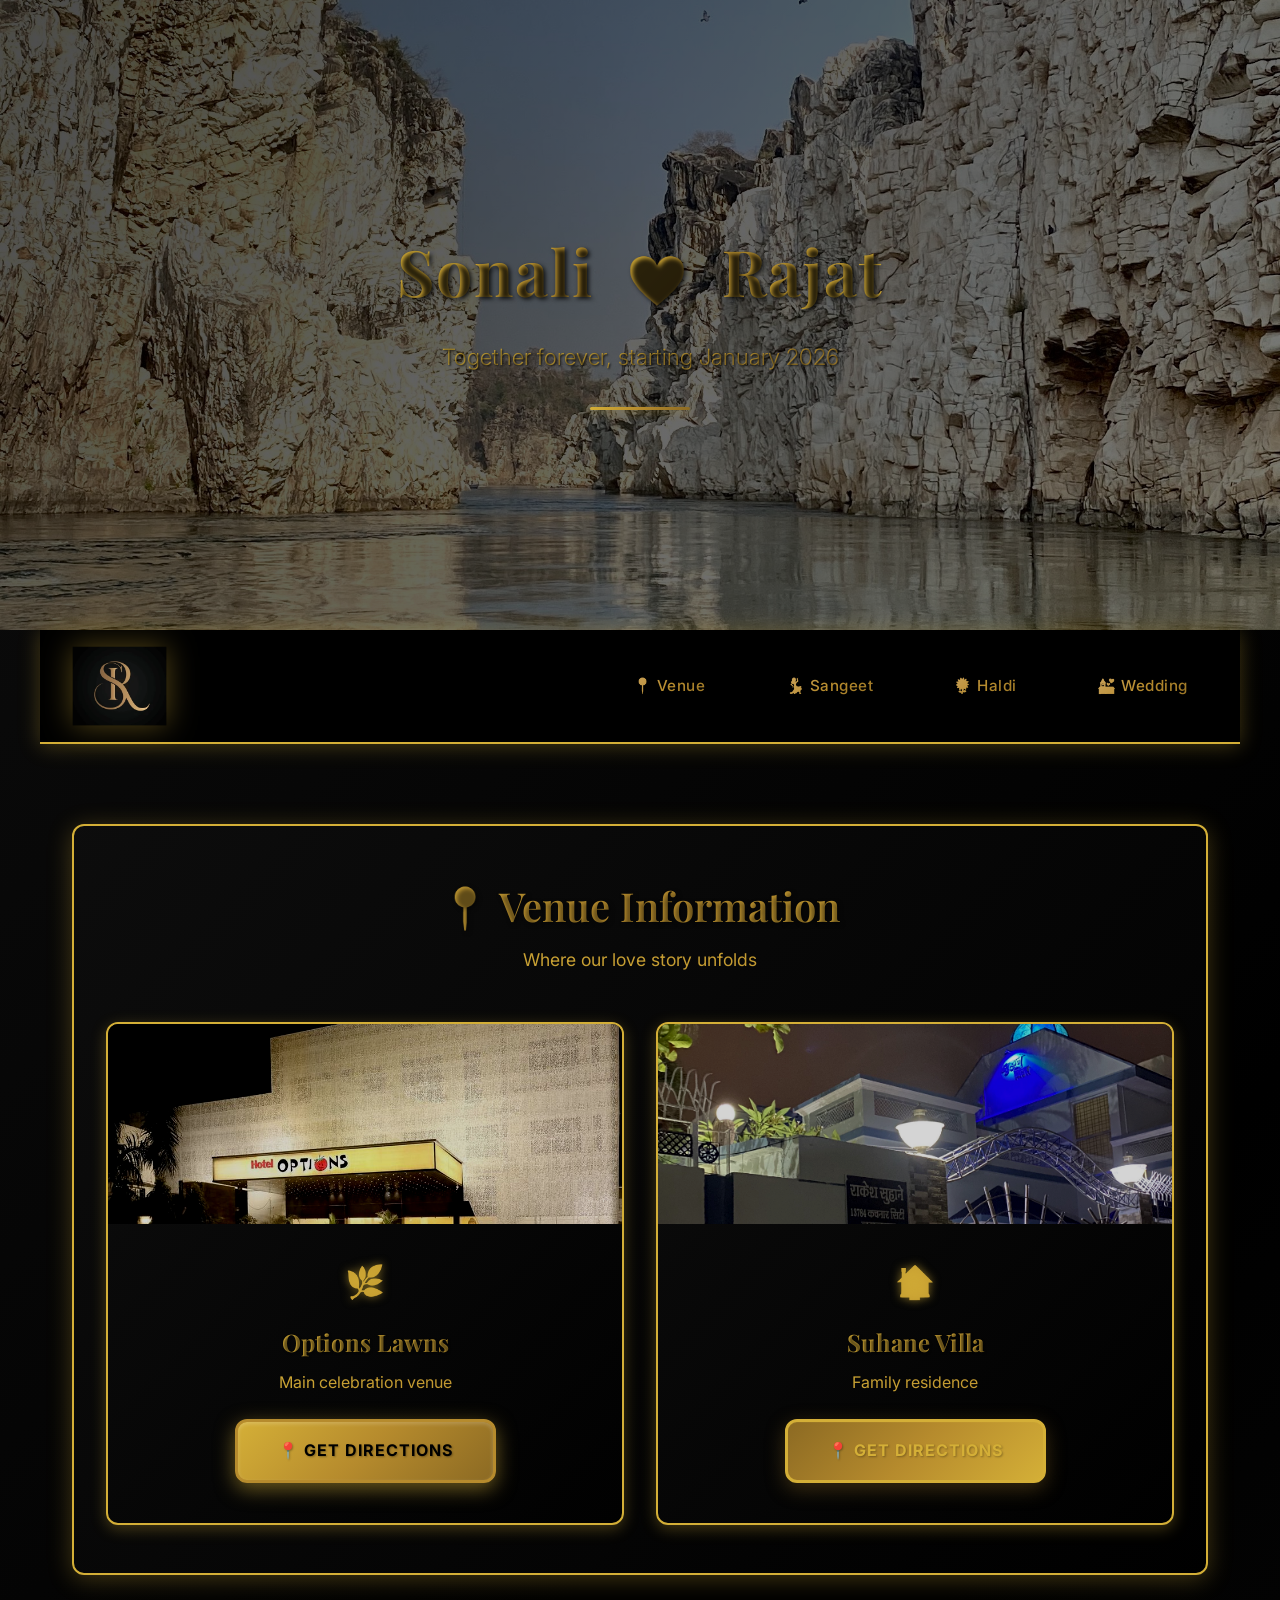
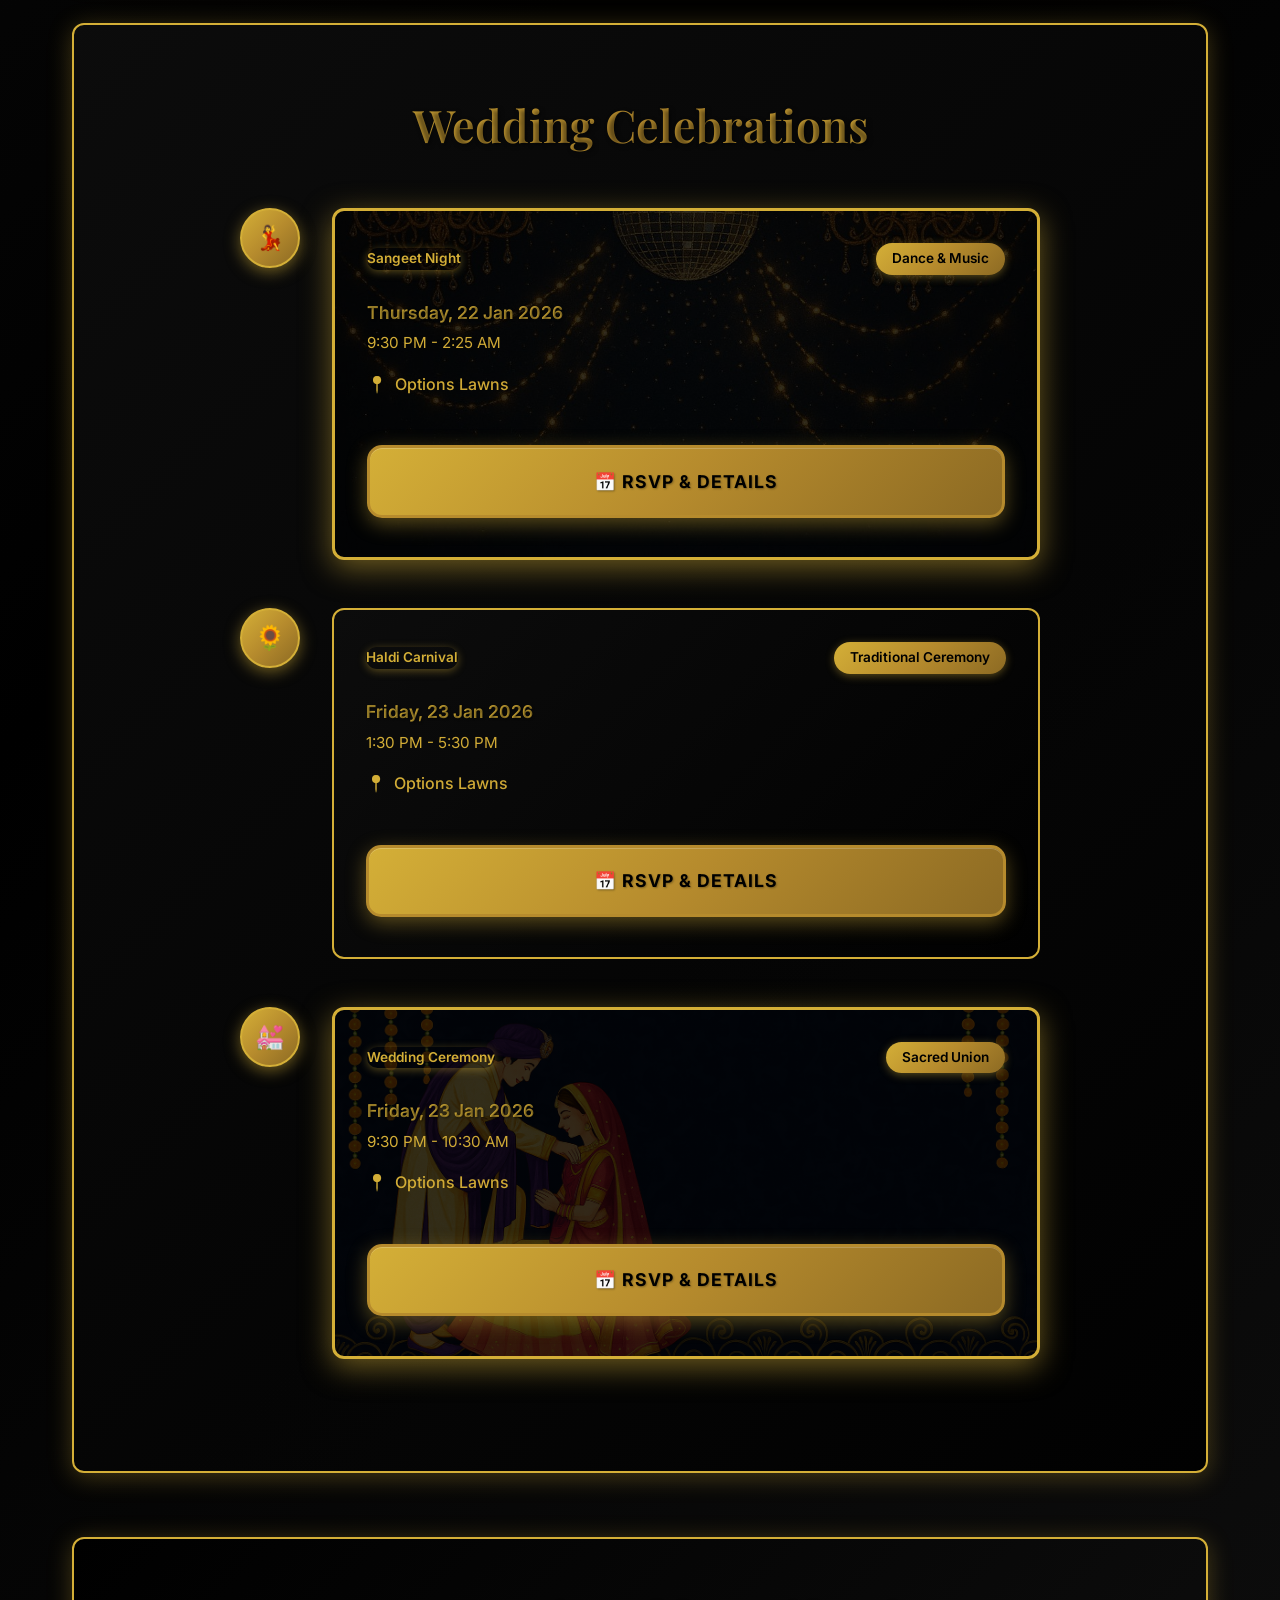
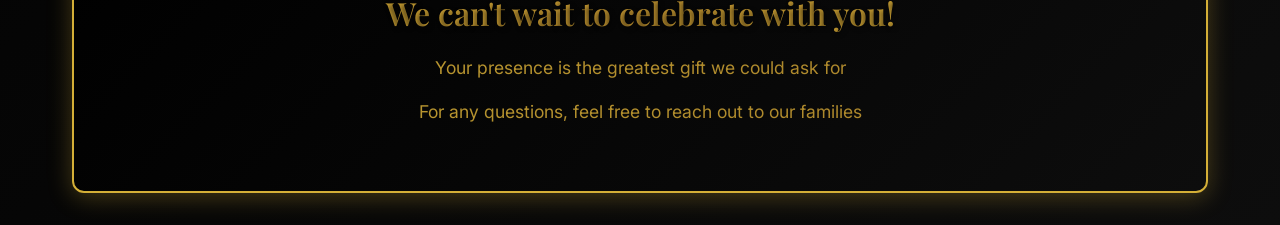
==== index.html @ e6e161c6 "new theme" ====
<!DOCTYPE html>
<html lang="en">
<head>
  <meta charset="UTF-8">
  <meta name="viewport" content="width=device-width, initial-scale=1.0">
  <title>RS - Wedding Invitation</title>
  <link rel="stylesheet" href="Styles.css">
  <link href="https://fonts.googleapis.com/css2?family=Playfair+Display:wght@400;600;700&family=Inter:wght@300;400;500;600&display=swap" rel="stylesheet">
</head>
<body>
  <!-- Hero Section -->
  <header class="hero" style="background-image: url('bhedaghat.jpeg');">
    <div class="hero-overlay"></div>
    <div class="hero-content">
      <h1 class="couple-names">Sonali <span class="heart">❤️</span> Rajat</h1>
      <p class="tagline">Together forever, starting January 2026</p>
      <div class="decorative-line"></div>
    </div>
  </header>

  <!-- Navigation Bar -->
  <nav class="nav">
    <div class="logo">
      <img src="SR-logo.png" alt="Sonali & Rajat" class="logo-image">
    </div>
    <ul class="nav-links">
      <li><a href="#venue">📍 Venue</a></li>
      <li><a href="#sangeet">💃 Sangeet</a></li>
      <li><a href="#haldi">🌻 Haldi</a></li>
      <li><a href="#wedding">💒 Wedding</a></li>
    </ul>
  </nav>

  <!-- Main Content -->
  <main>
    <!-- Venue Section -->
    <section id="venue" class="event-section">
      <div class="container">
        <div class="section-header">
          <h2>📍 Venue Information</h2>
          <p class="section-subtitle">Where our love story unfolds</p>
        </div>
        <div class="venue-cards">
          <div class="venue-card">
            <div class="venue-image">
              <img src="hotel-options-lawns-is.jpg" alt="Options Lawns" loading="lazy">
            </div>
            <div class="venue-content">
              <div class="venue-icon">🌿</div>
              <h3>Options Lawns</h3>
              <p>Main celebration venue</p>
              <a class="button primary" href="https://maps.app.goo.gl/sBcWHCkbmXpwTa8f6?g_st=ipc" target="_blank">
                📍 Get Directions
              </a>
            </div>
          </div>
          <div class="venue-card">
            <div class="venue-image">
              <img src="suhane_villa.jpeg" alt="Suhane Villa" loading="lazy">
            </div>
            <div class="venue-content">
              <div class="venue-icon">🏠</div>
              <h3>Suhane Villa</h3>
              <p>Family residence</p>
              <a class="button secondary" href="https://maps.app.goo.gl/SbyYg2GxFjdAz2ug9?g_st=ipc" target="_blank">
                📍 Get Directions
              </a>
            </div>
          </div>
        </div>
      </div>
    </section>

    <!-- Events Timeline -->
    <section class="timeline-section">
      <div class="container">
        <h2 class="timeline-title">Wedding Celebrations</h2>
        <div class="timeline">
          
          <!-- Sangeet Event -->
          <div id="sangeet" class="timeline-item">
            <div class="timeline-icon">💃</div>
            <div class="timeline-content">
              <div class="event-card sangeet">
                <div class="event-header">
                  <h3>Sangeet Night</h3>
                  <span class="event-type">Dance & Music</span>
                </div>
                <div class="event-details">
                  <div class="event-time">
                    <span class="date">Thursday, 22 Jan 2026</span>
                    <span class="time">9:30 PM - 2:25 AM</span>
                  </div>
                  <div class="event-location">
                    <span class="location-icon">📍</span>
                    <span>Options Lawns</span>
                  </div>
                </div>
                <a class="button event-button" href="https://calendar.app.google/rFQUpXh5pGjinDVh7" target="_blank">
                  📅 RSVP & Details
                </a>
              </div>
            </div>
          </div>

          <!-- Haldi Event -->
          <div id="haldi" class="timeline-item">
            <div class="timeline-icon">🌻</div>
            <div class="timeline-content">
              <div class="event-card haldi">
                <div class="event-header">
                  <h3>Haldi Carnival</h3>
                  <span class="event-type">Traditional Ceremony</span>
                </div>
                <div class="event-details">
                  <div class="event-time">
                    <span class="date">Friday, 23 Jan 2026</span>
                    <span class="time">1:30 PM - 5:30 PM</span>
                  </div>
                  <div class="event-location">
                    <span class="location-icon">📍</span>
                    <span>Options Lawns</span>
                  </div>
                </div>
                <a class="button event-button" href="https://calendar.app.google/4yP5H6n1PDJ5eTjg7" target="_blank">
                  📅 RSVP & Details
                </a>
              </div>
            </div>
          </div>

          <!-- Wedding Event -->
          <div id="wedding" class="timeline-item">
            <div class="timeline-icon">💒</div>
            <div class="timeline-content">
              <div class="event-card wedding">
                <div class="event-header">
                  <h3>Wedding Ceremony</h3>
                  <span class="event-type">Sacred Union</span>
                </div>
                <div class="event-details">
                  <div class="event-time">
                    <span class="date">Friday, 23 Jan 2026</span>
                    <span class="time">9:30 PM - 10:30 AM</span>
                  </div>
                  <div class="event-location">
                    <span class="location-icon">📍</span>
                    <span>Options Lawns</span>
                  </div>
                </div>
                <a class="button event-button" href="https://calendar.app.google/h9Q42v7gBsVhKwgc6" target="_blank">
                  📅 RSVP & Details
                </a>
              </div>
            </div>
          </div>

        </div>
      </div>
    </section>

    <!-- Footer Message -->
    <footer class="footer">
      <div class="container">
        <div class="footer-content">
          <h3>We can't wait to celebrate with you!</h3>
          <p>Your presence is the greatest gift we could ask for</p>
          <div class="contact-info">
            <p>For any questions, feel free to reach out to our families</p>
          </div>
        </div>
      </div>
    </footer>
  </main>
</body>
</html>
---- Styles.css ----
/* Import Google Fonts */
@import url('https://fonts.googleapis.com/css2?family=Playfair+Display:wght@400;600;700&family=Inter:wght@300;400;500;600&display=swap');

/* Reset and Base Styles */
* {
  margin: 0;
  padding: 0;
  box-sizing: border-box;
}

body {
  font-family: 'Inter', sans-serif;
  line-height: 1.6;
  color: #D4AF37;
  background: linear-gradient(135deg, #0D0D0D 0%, #000000 50%, #0D0D0D 100%);
  min-height: 100vh;
  transition: all 0.3s ease;
}

/* Navigation Styles */
.nav {
  background: rgba(0, 0, 0, 0.95);
  backdrop-filter: blur(15px);
  box-shadow: 0 2px 20px rgba(212, 175, 55, 0.3);
  padding: 1rem 0;
  position: sticky;
  top: 0;
  z-index: 1000;
  border-bottom: 2px solid #D4AF37;
  display: flex;
  justify-content: space-between;
  align-items: center;
  max-width: 1200px;
  margin: 0 auto;
  padding: 1rem 2rem;
  transition: all 0.3s ease;
}

/* Logo with Image */
.logo {
  display: flex;
  align-items: center;
}

.logo-image {
  height: 80px;
  width: auto;
  max-width: 200px;
  object-fit: contain;
  transition: transform 0.3s ease, filter 0.3s ease;
  filter: drop-shadow(0 0 15px rgba(212, 175, 55, 0.4));
}

.logo-image:hover {
  transform: scale(1.05);
  filter: drop-shadow(0 0 20px rgba(212, 175, 55, 0.7));
}

.nav-links {
  display: flex;
  list-style: none;
  gap: 2.5rem;
}

.nav-links a {
  text-decoration: none;
  background: linear-gradient(135deg, #d6af75 0%, #B68B2D 50%, #8C6A23 100%);
  background-clip: text;
  -webkit-background-clip: text;
  -webkit-text-fill-color: transparent;
  color: #D4AF37; /* Fallback for browsers that don't support gradient text */
  font-weight: 500;
  padding: 0.7rem 1.2rem;
  border-radius: 8px;
  transition: all 0.3s ease;
  font-size: 0.95rem;
  letter-spacing: 0.5px;
  border: 1px solid transparent;
}

.nav-links a:hover {
  color: #000;
  background: linear-gradient(135deg, #D4AF37 0%, #B68B2D 100%);
  -webkit-text-fill-color: #000;
  transform: translateY(-2px);
  border: 1px solid #D4AF37;
  box-shadow: 0 4px 15px rgba(212, 175, 55, 0.4);
}

/* Hero Section with Background Image */
.hero {
  background-size: cover;
  background-position: center;
  background-repeat: no-repeat;
  color: #D4AF37;
  text-align: center;
  padding: 6rem 2rem;
  position: relative;
  overflow: hidden;
  min-height: 70vh;
  display: flex;
  align-items: center;
  justify-content: center;
}

.hero-overlay {
  position: absolute;
  top: 0;
  left: 0;
  right: 0;
  bottom: 0;
  background: linear-gradient(135deg, rgba(0, 0, 0, 0.7) 0%, rgba(0, 0, 0, 0.5) 100%);
  z-index: 1;
}

.hero-content {
  position: relative;
  z-index: 2;
  max-width: 800px;
  margin: 0 auto;
  animation: fadeInUp 1.5s ease-out;
}

.couple-names {
  font-family: 'Playfair Display', serif;
  font-size: 4rem;
  font-weight: 700;
  margin-bottom: 1rem;
  letter-spacing: 2px;
  text-shadow: 2px 2px 4px rgba(0, 0, 0, 0.8);
  background: linear-gradient(135deg, #D4AF37 0%, #B68B2D 50%, #D4AF37 100%);
  background-clip: text;
  -webkit-background-clip: text;
  -webkit-text-fill-color: transparent;
  color: #D4AF37; /* Fallback */
  animation: glow 2s ease-in-out infinite alternate;
}

.heart {
  background: linear-gradient(135deg, #D4AF37 0%, #B68B2D 100%);
  background-clip: text;
  -webkit-background-clip: text;
  -webkit-text-fill-color: transparent;
  color: #D4AF37; /* Fallback */
  font-size: 3rem;
  margin: 0 1rem;
  text-shadow: 2px 2px 4px rgba(0, 0, 0, 0.8);
  animation: pulse 2s ease-in-out infinite;
}

.tagline {
  font-size: 1.4rem;
  font-weight: 300;
  margin-bottom: 2rem;
  opacity: 0.95;
  text-shadow: 1px 1px 2px rgba(0, 0, 0, 0.8);
  background: linear-gradient(135deg, #D4AF37 0%, #B68B2D 100%);
  background-clip: text;
  -webkit-background-clip: text;
  -webkit-text-fill-color: transparent;
  color: #D4AF37; /* Fallback */
}

.decorative-line {
  width: 100px;
  height: 3px;
  background: linear-gradient(135deg, #D4AF37 0%, #B68B2D 50%, #8C6A23 100%);
  margin: 0 auto;
  border-radius: 2px;
  box-shadow: 0 2px 8px rgba(212, 175, 55, 0.5);
  animation: shimmer 3s ease-in-out infinite;
}

/* Main Content */
main {
  max-width: 1200px;
  margin: 0 auto;
  padding: 2rem;
}

/* Container */
.container {
  max-width: 100%;
}

/* Section Styles */
.event-section {
  background: linear-gradient(135deg, rgba(13, 13, 13, 0.9) 0%, rgba(0, 0, 0, 0.9) 100%);
  margin: 3rem 0;
  padding: 3rem 2rem;
  border-radius: 12px;
  box-shadow: 0 4px 25px rgba(212, 175, 55, 0.3);
  border: 2px solid #D4AF37;
  position: relative;
  transition: all 0.3s ease;
}

.event-section:hover {
  transform: translateY(-5px);
  box-shadow: 0 8px 35px rgba(212, 175, 55, 0.4);
}

.section-header {
  text-align: center;
  margin-bottom: 3rem;
}

.section-header h2 {
  font-family: 'Playfair Display', serif;
  font-size: 2.5rem;
  background: linear-gradient(135deg, #D4AF37 0%, #B68B2D 50%, #D4AF37 100%);
  background-clip: text;
  -webkit-background-clip: text;
  -webkit-text-fill-color: transparent;
  color: #D4AF37; /* Fallback */
  margin-bottom: 0.5rem;
  font-weight: 600;
  text-shadow: 2px 2px 4px rgba(0, 0, 0, 0.5);
}

.section-subtitle {
  font-size: 1.1rem;
  background: linear-gradient(135deg, #D4AF37 0%, #B68B2D 100%);
  background-clip: text;
  -webkit-background-clip: text;
  -webkit-text-fill-color: transparent;
  color: #D4AF37; /* Fallback */
  font-weight: 400;
}

/* Venue Cards with Images */
.venue-cards {
  display: grid;
  grid-template-columns: repeat(auto-fit, minmax(350px, 1fr));
  gap: 2rem;
  margin-top: 2rem;
}

.venue-card {
  background: linear-gradient(135deg, rgba(13, 13, 13, 0.8) 0%, rgba(0, 0, 0, 0.8) 100%);
  border-radius: 12px;
  overflow: hidden;
  border: 2px solid #D4AF37;
  transition: all 0.4s ease;
  box-shadow: 0 4px 15px rgba(212, 175, 55, 0.3);
}

.venue-card:hover {
  transform: translateY(-10px) scale(1.02);
  box-shadow: 0 15px 40px rgba(212, 175, 55, 0.5);
  border-color: #B68B2D;
}

.venue-image {
  width: 100%;
  height: 200px;
  overflow: hidden;
  position: relative;
}

.venue-image img {
  width: 100%;
  height: 100%;
  object-fit: cover;
  transition: transform 0.4s ease, filter 0.3s ease;
  filter: brightness(0.8) contrast(1.1);
}

.venue-card:hover .venue-image img {
  transform: scale(1.1);
  filter: brightness(1) contrast(1.2);
}

.venue-content {
  padding: 2rem;
  text-align: center;
}

.venue-icon {
  font-size: 2rem;
  margin-bottom: 1rem;
  background: linear-gradient(135deg, #D4AF37 0%, #B68B2D 100%);
  background-clip: text;
  -webkit-background-clip: text;
  -webkit-text-fill-color: transparent;
  color: #D4AF37; /* Fallback */
  text-shadow: 0 0 10px rgba(212, 175, 55, 0.6);
}

.venue-card h3 {
  font-family: 'Playfair Display', serif;
  font-size: 1.5rem;
  background: linear-gradient(135deg, #D4AF37 0%, #B68B2D 100%);
  background-clip: text;
  -webkit-background-clip: text;
  -webkit-text-fill-color: transparent;
  color: #D4AF37; /* Fallback */
  margin-bottom: 0.5rem;
  text-shadow: 1px 1px 2px rgba(0, 0, 0, 0.5);
}

.venue-card p {
  background: linear-gradient(135deg, #D4AF37 0%, #B68B2D 100%);
  background-clip: text;
  -webkit-background-clip: text;
  -webkit-text-fill-color: transparent;
  color: #D4AF37; /* Fallback */
  margin-bottom: 1.5rem;
}

/* Timeline Section */
.timeline-section {
  background: linear-gradient(135deg, rgba(13, 13, 13, 0.9) 0%, rgba(0, 0, 0, 0.9) 100%);
  margin: 3rem 0;
  padding: 4rem 2rem;
  border-radius: 12px;
  box-shadow: 0 4px 25px rgba(212, 175, 55, 0.3);
  border: 2px solid #D4AF37;
  transition: all 0.3s ease;
}

.timeline-section:hover {
  box-shadow: 0 8px 35px rgba(212, 175, 55, 0.4);
}

.timeline-title {
  font-family: 'Playfair Display', serif;
  font-size: 2.8rem;
  background: linear-gradient(135deg, #D4AF37 0%, #B68B2D 50%, #D4AF37 100%);
  background-clip: text;
  -webkit-background-clip: text;
  -webkit-text-fill-color: transparent;
  color: #D4AF37; /* Fallback */
  text-align: center;
  margin-bottom: 3rem;
  font-weight: 600;
  text-shadow: 2px 2px 4px rgba(0, 0, 0, 0.5);
  animation: glow 3s ease-in-out infinite alternate;
}

.timeline {
  max-width: 800px;
  margin: 0 auto;
}

.timeline-item {
  display: flex;
  margin-bottom: 3rem;
  align-items: flex-start;
  gap: 2rem;
  animation: slideInLeft 0.8s ease-out;
}

.timeline-icon {
  background: linear-gradient(135deg, #D4AF37 0%, #B68B2D 50%, #8C6A23 100%);
  color: #000;
  width: 60px;
  height: 60px;
  border-radius: 50%;
  display: flex;
  align-items: center;
  justify-content: center;
  font-size: 1.5rem;
  flex-shrink: 0;
  box-shadow: 0 4px 15px rgba(212, 175, 55, 0.5);
  transition: all 0.3s ease;
  border: 2px solid #D4AF37;
}

.timeline-icon:hover {
  transform: scale(1.1) rotate(360deg);
  box-shadow: 0 6px 20px rgba(212, 175, 55, 0.7);
}

.timeline-content {
  flex: 1;
}

.event-card {
  background: linear-gradient(135deg, rgba(13, 13, 13, 0.8) 0%, rgba(0, 0, 0, 0.8) 100%);
  padding: 2rem;
  border-radius: 12px;
  border-left: 4px solid #D4AF37;
  border: 2px solid #D4AF37;
  transition: all 0.3s ease;
}

.event-card:hover {
  transform: translateX(10px);
  box-shadow: 0 8px 25px rgba(212, 175, 55, 0.4);
}

/* Sangeet Event Special Background */
.event-card.sangeet {
  background-image: linear-gradient(rgba(0, 0, 0, 0.8), rgba(0, 0, 0, 0.8)), url('Sangeet-bg.jpeg');
  background-size: cover;
  background-position: center;
  background-repeat: no-repeat;
  border: 3px solid #D4AF37;
  box-shadow: 0 8px 30px rgba(212, 175, 55, 0.5);
}

.event-card.sangeet:hover {
  transform: translateX(10px) scale(1.02);
  box-shadow: 0 12px 40px rgba(212, 175, 55, 0.6);
}

/* Wedding Event Special Background */
.event-card.wedding {
  background-image: linear-gradient(rgba(0, 0, 0, 0.8), rgba(0, 0, 0, 0.8)), url('wedding-bg.jpeg');
  background-size: cover;
  background-position: center;
  background-repeat: no-repeat;
  border: 3px solid #D4AF37;
  box-shadow: 0 8px 30px rgba(212, 175, 55, 0.5);
}

.event-card.wedding:hover {
  transform: translateX(10px) scale(1.02);
  box-shadow: 0 12px 40px rgba(212, 175, 55, 0.6);
}

.event-header {
  display: flex;
  justify-content: space-between;
  align-items: center;
  margin-bottom: 1.5rem;
}

.event-card h3 {
  border-radius: 20px;
  font-size: 0.85rem;
  font-weight: 600;
  box-shadow: 0 2px 8px rgba(212, 175, 55, 0.4);
  transition: all 0.3s ease;
}

.event-type {
  background: linear-gradient(135deg, #D4AF37 0%, #B68B2D 50%, #8C6A23 100%);
  color: #000;
  padding: 0.3rem 1rem;
  border-radius: 20px;
  font-size: 0.85rem;
  font-weight: 600;
  box-shadow: 0 2px 8px rgba(212, 175, 55, 0.4);
  transition: all 0.3s ease;
}

.event-type:hover {
  transform: scale(1.05);
  box-shadow: 0 4px 12px rgba(212, 175, 55, 0.6);
}

.event-details {
  margin-bottom: 1.5rem;
}

.event-time {
  display: flex;
  flex-direction: column;
  gap: 0.3rem;
  margin-bottom: 1rem;
}

.date {
  font-weight: 600;
  background: linear-gradient(135deg, #D4AF37 0%, #B68B2D 100%);
  background-clip: text;
  -webkit-background-clip: text;
  -webkit-text-fill-color: transparent;
  color: #D4AF37; /* Fallback */
  font-size: 1.1rem;
  text-shadow: 1px 1px 2px rgba(0, 0, 0, 0.5);
}

.time {
  background: linear-gradient(135deg, #D4AF37 0%, #B68B2D 100%);
  background-clip: text;
  -webkit-background-clip: text;
  -webkit-text-fill-color: transparent;
  color: #D4AF37; /* Fallback */
  font-size: 0.95rem;
}

.event-location {
  display: flex;
  align-items: center;
  gap: 0.5rem;
  background: linear-gradient(135deg, #D4AF37 0%, #B68B2D 100%);
  background-clip: text;
  -webkit-background-clip: text;
  -webkit-text-fill-color: transparent;
  color: #D4AF37; /* Fallback */
  font-weight: 500;
}

/* Button Styles */
.button {
  display: inline-block;
  background: linear-gradient(135deg, #D4AF37 0%, #B68B2D 50%, #8C6A23 100%);
  color: #000;
  text-decoration: none;
  padding: 1rem 2.5rem;
  border-radius: 12px;
  font-weight: 700;
  text-align: center;
  transition: all 0.4s ease;
  box-shadow: 0 6px 20px rgba(212, 175, 55, 0.4), inset 0 1px 0 rgba(255, 255, 255, 0.2);
  border: 3px solid #B68B2D;
  cursor: pointer;
  font-size: 1rem;
  letter-spacing: 1px;
  text-transform: uppercase;
  text-shadow: 1px 1px 2px rgba(0, 0, 0, 0.3);
  position: relative;
  overflow: hidden;
}

.button::before {
  content: '';
  position: absolute;
  top: 0;
  left: -100%;
  width: 100%;
  height: 100%;
  background: linear-gradient(90deg, transparent, rgba(255, 255, 255, 0.4), transparent);
  transition: left 0.6s ease;
}

.button:hover::before {
  left: 100%;
}

.button:hover {
  transform: translateY(-4px) scale(1.08);
  box-shadow: 0 12px 35px rgba(212, 175, 55, 0.6), inset 0 1px 0 rgba(255, 255, 255, 0.3);
  background: linear-gradient(135deg, #B68B2D 0%, #D4AF37 50%, #8C6A23 100%);
  border-color: #D4AF37;
  text-shadow: 2px 2px 4px rgba(0, 0, 0, 0.4);
}

.button.primary {
  background: linear-gradient(135deg, #D4AF37 0%, #B68B2D 50%, #8C6A23 100%);
  border: 3px solid #B68B2D;
  box-shadow: 0 6px 20px rgba(212, 175, 55, 0.5), inset 0 2px 4px rgba(255, 255, 255, 0.2);
}

.button.primary:hover {
  background: linear-gradient(135deg, #8C6A23 0%, #D4AF37 50%, #B68B2D 100%);
  border-color: #D4AF37;
  box-shadow: 0 15px 40px rgba(212, 175, 55, 0.7), inset 0 2px 4px rgba(255, 255, 255, 0.3);
}

.button.secondary {
  background: linear-gradient(135deg, #8C6A23 0%, #B68B2D 50%, #D4AF37 100%);
  color: #D4AF37;
  border: 3px solid #D4AF37;
  box-shadow: 0 6px 20px rgba(140, 106, 35, 0.4), inset 0 1px 0 rgba(212, 175, 55, 0.1);
}

.button.secondary:hover {
  background: linear-gradient(135deg, #D4AF37 0%, #B68B2D 50%, #8C6A23 100%);
  color: #000;
  border-color: #D4AF37;
  box-shadow: 0 12px 35px rgba(212, 175, 55, 0.6), inset 0 1px 0 rgba(255, 255, 255, 0.2);
}

.event-button {
  width: 100%;
  margin-top: 1.5rem;
  background: linear-gradient(135deg, #D4AF37 0%, #B68B2D 50%, #8C6A23 100%);
  border: 3px solid #B68B2D;
  padding: 1.2rem 2rem;
  font-size: 1.1rem;
  border-radius: 15px;
}

.event-button:hover {
  background: linear-gradient(135deg, #8C6A23 0%, #D4AF37 50%, #B68B2D 100%);
  border-color: #D4AF37;
}

/* Footer */
.footer {
  background: linear-gradient(135deg, #000000 0%, #0D0D0D 100%);
  color: #D4AF37;
  text-align: center;
  padding: 3rem 2rem;
  margin-top: 4rem;
  border-radius: 12px;
  border: 2px solid #D4AF37;
  box-shadow: 0 4px 25px rgba(212, 175, 55, 0.3);
}

.footer-content h3 {
  font-family: 'Playfair Display', serif;
  font-size: 2rem;
  margin-bottom: 1rem;
  font-weight: 600;
  background: linear-gradient(135deg, #D4AF37 0%, #B68B2D 50%, #D4AF37 100%);
  background-clip: text;
  -webkit-background-clip: text;
  -webkit-text-fill-color: transparent;
  color: #D4AF37; /* Fallback */
  text-shadow: 2px 2px 4px rgba(0, 0, 0, 0.5);
  animation: glow 3s ease-in-out infinite alternate;
}

.footer-content p {
  font-size: 1.1rem;
  opacity: 0.9;
  margin-bottom: 1rem;
  background: linear-gradient(135deg, #D4AF37 0%, #B68B2D 100%);
  background-clip: text;
  -webkit-background-clip: text;
  -webkit-text-fill-color: transparent;
  color: #D4AF37; /* Fallback */
}

/* Animations */
@keyframes fadeInUp {
  from {
    opacity: 0;
    transform: translateY(30px);
  }
  to {
    opacity: 1;
    transform: translateY(0);
  }
}

@keyframes glow {
  from {
    text-shadow: 0 0 10px rgba(212, 175, 55, 0.6);
  }
  to {
    text-shadow: 0 0 20px rgba(212, 175, 55, 0.9), 0 0 30px rgba(212, 175, 55, 0.7);
  }
}

@keyframes pulse {
  0%, 100% {
    transform: scale(1);
  }
  50% {
    transform: scale(1.1);
  }
}

@keyframes shimmer {
  0%, 100% {
    box-shadow: 0 2px 8px rgba(212, 175, 55, 0.5);
  }
  50% {
    box-shadow: 0 2px 15px rgba(212, 175, 55, 0.9);
  }
}

@keyframes slideInLeft {
  from {
    opacity: 0;
    transform: translateX(-50px);
  }
  to {
    opacity: 1;
    transform: translateX(0);
  }
}

/* Responsive Design */
@media (max-width: 768px) {
  .nav {
    flex-direction: column;
    gap: 1rem;
    padding: 1rem;
  }
  
  .nav-links {
    gap: 1rem;
  }
  
  .couple-names {
    font-size: 2.5rem;
  }
  
  .heart {
    font-size: 2rem;
  }
  
  .venue-cards {
    grid-template-columns: 1fr;
  }
  
  .timeline-item {
    flex-direction: column;
    text-align: center;
  }
  
  .event-header {
    flex-direction: column;
    gap: 1rem;
    text-align: center;
  }
  
  .event-time {
    text-align: center;
  }
}

@media (max-width: 480px) {
  .hero {
    padding: 3rem 1rem;
  }
  
  .couple-names {
    font-size: 2rem;
  }
  
  .heart {
    font-size: 1.5rem;
  }
  
  main {
    padding: 1rem;
  }
  
  .event-section, .timeline-section {
    padding: 2rem 1rem;
  }
  
  .venue-cards {
    grid-template-columns: 1fr;
  }
  
  .venue-image {
    height: 150px;
  }
}

/* Smooth scroll */
html {
  scroll-behavior: smooth;
}

/* Focus states for accessibility */
.button:focus,
.nav-links a:focus {
  outline: 2px solid #D4AF37;
  outline-offset: 2px;
}

/* Image loading optimization */
img {
  max-width: 100%;
  height: auto;
}
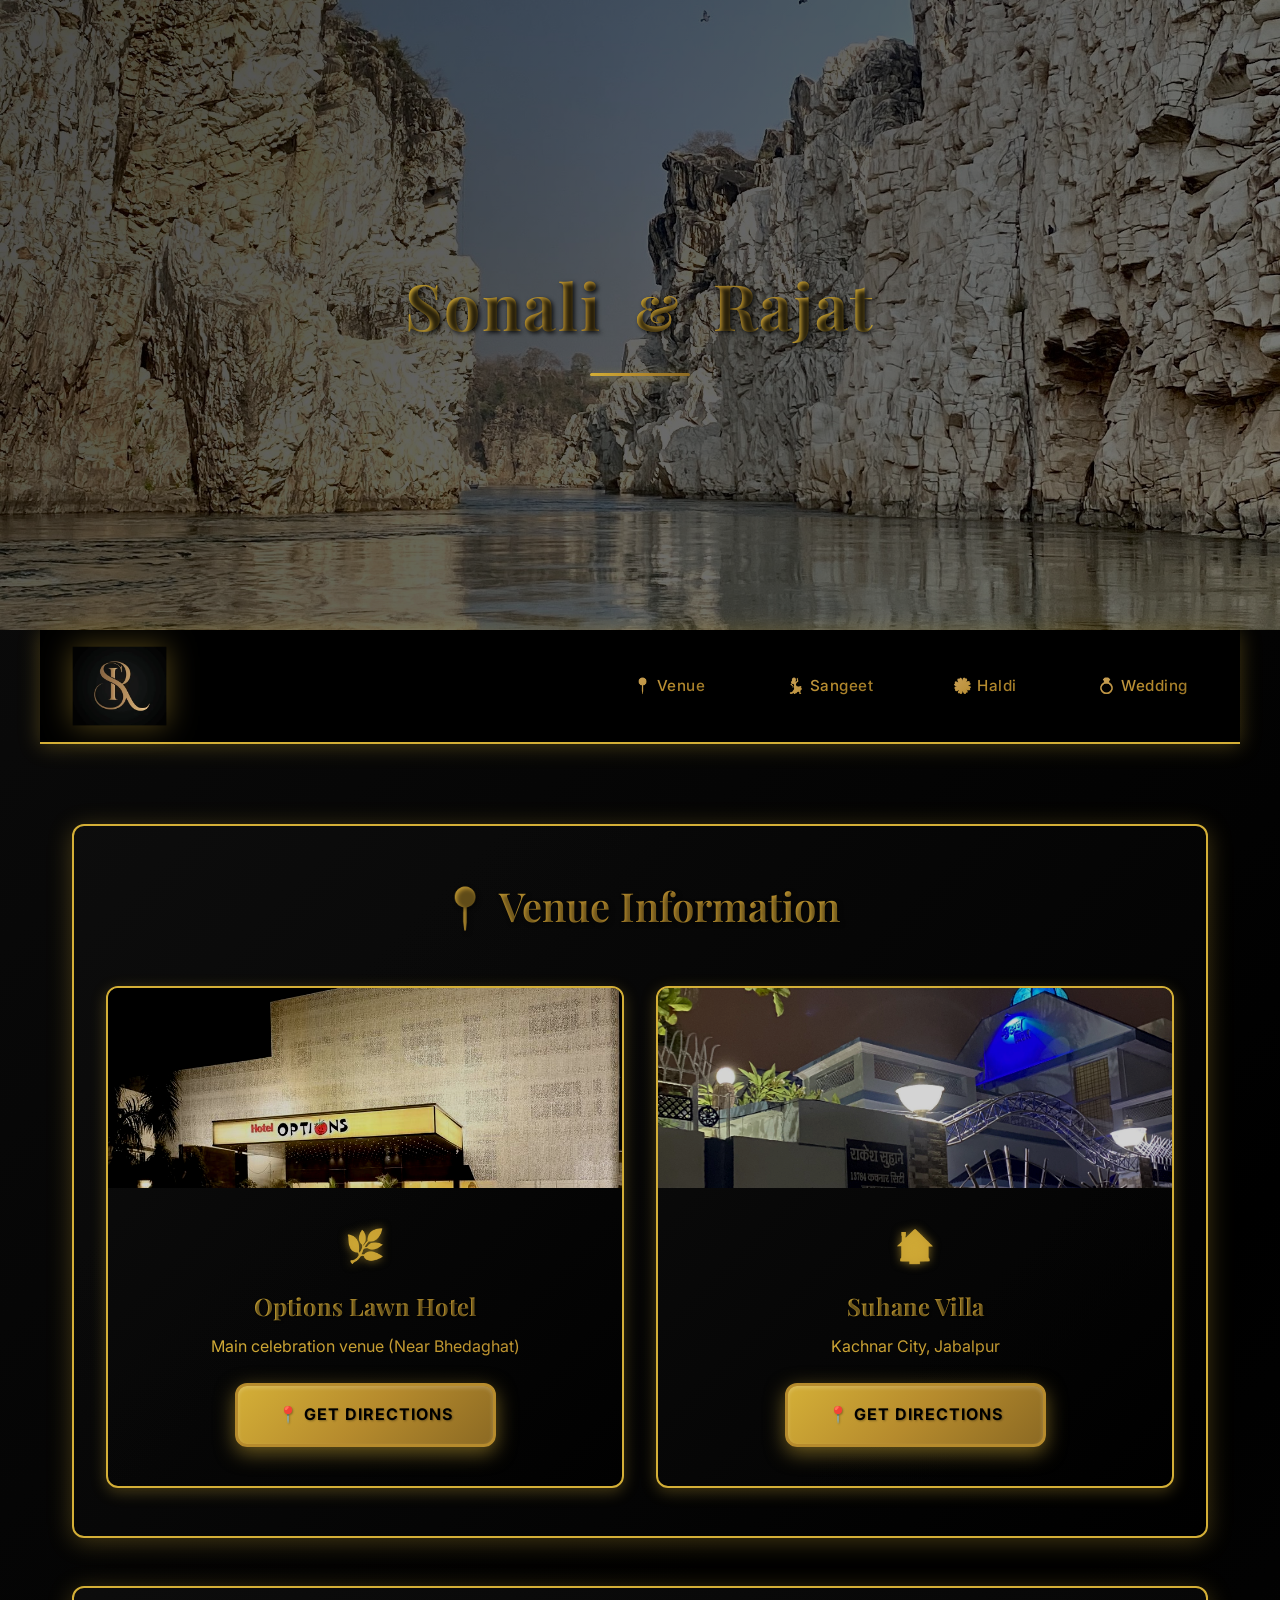
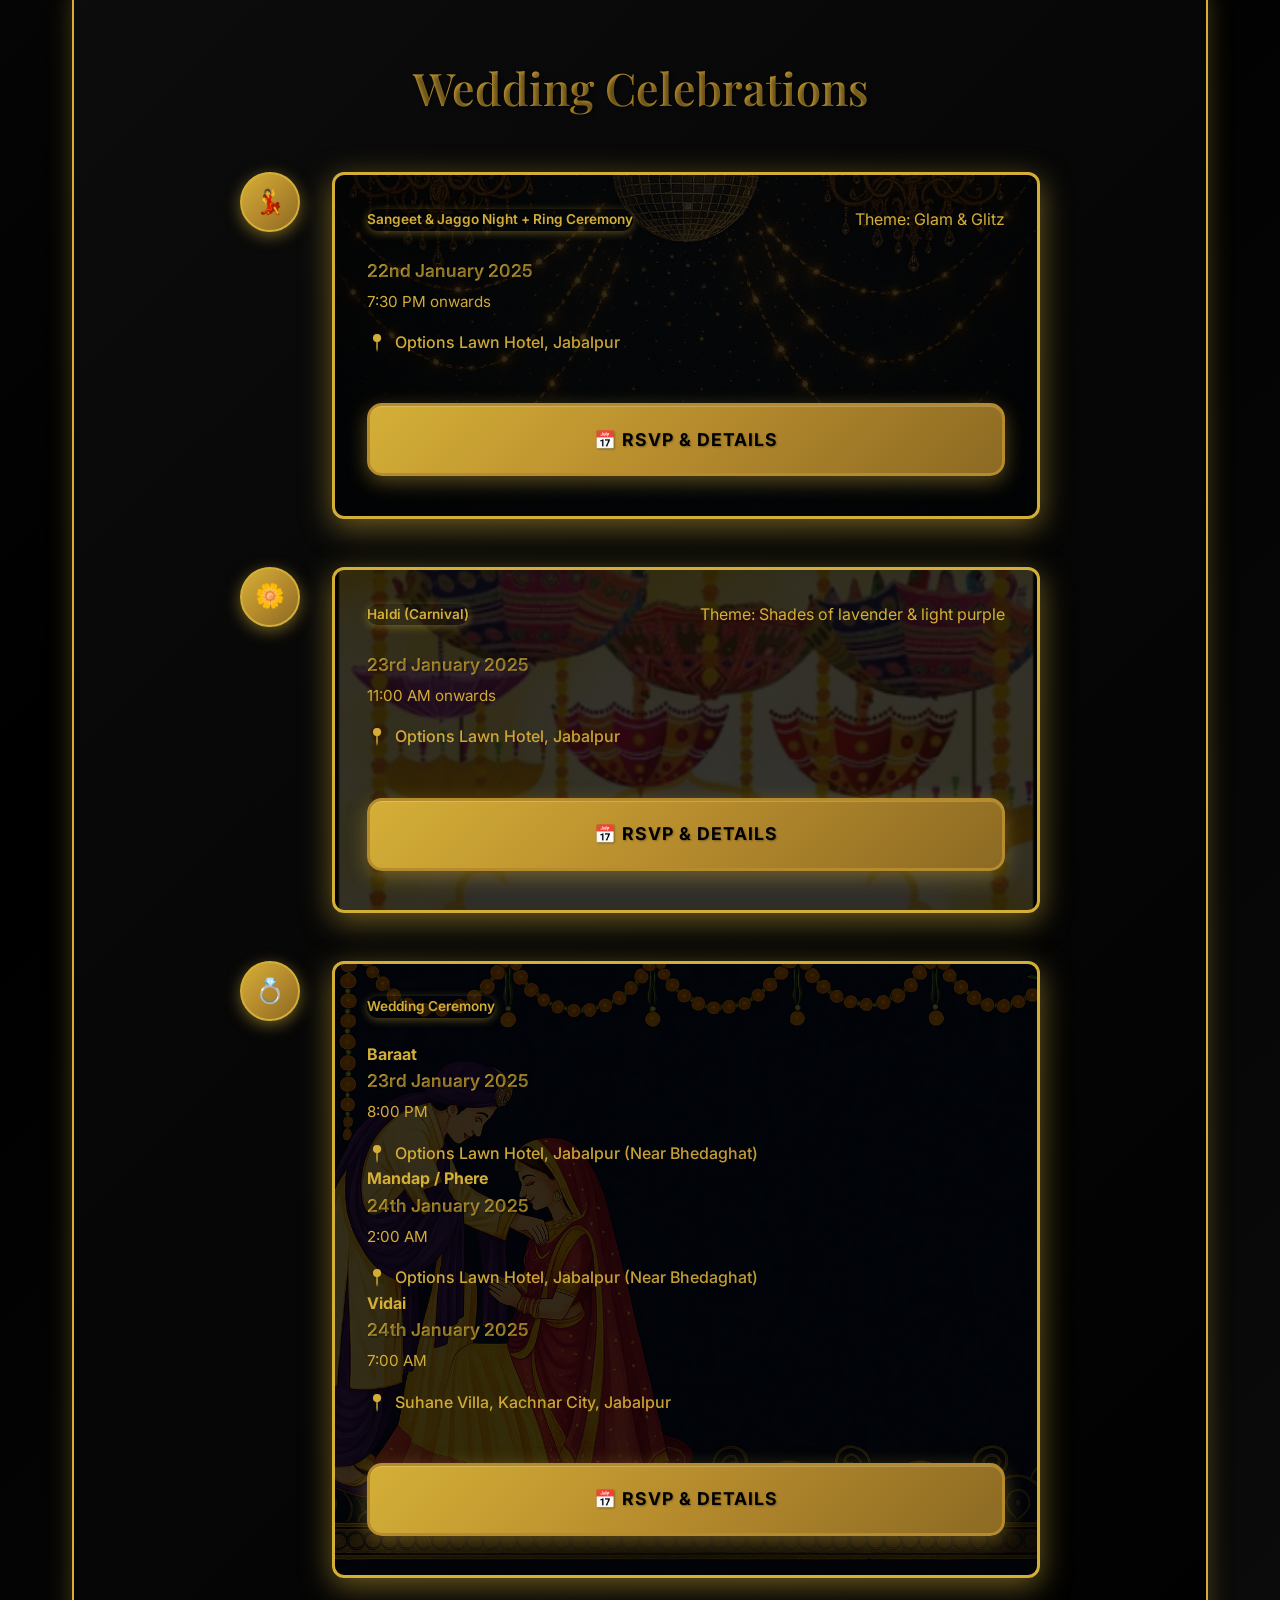
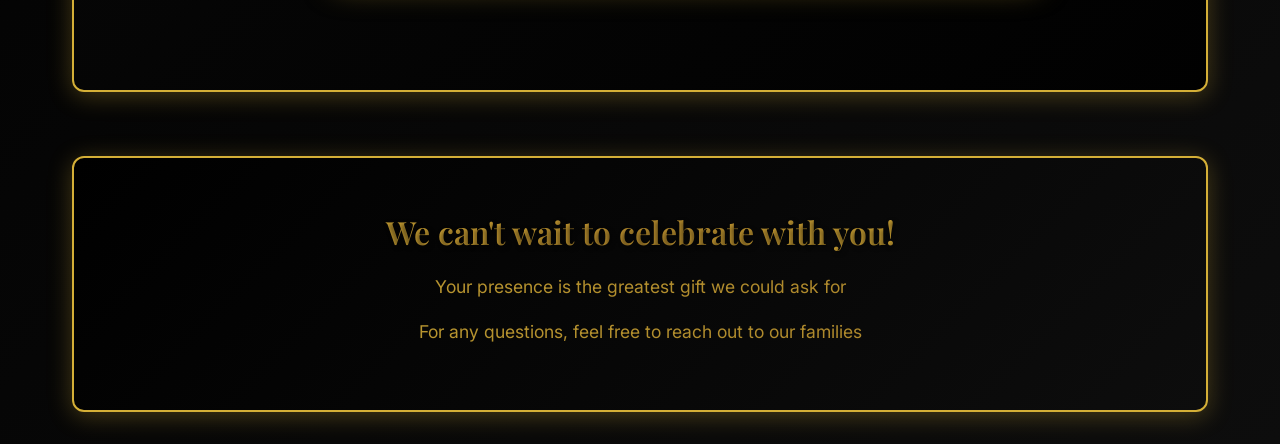
==== commit 80e5e4dd: "upate" ====
--- a/index.html
+++ b/index.html
@@ -3,7 +3,7 @@
 <head>
   <meta charset="UTF-8">
   <meta name="viewport" content="width=device-width, initial-scale=1.0">
-  <title>RS - Wedding Invitation</title>
+  <title>Sonali & Rajat - Wedding Invitation</title>
   <link rel="stylesheet" href="Styles.css">
   <link href="https://fonts.googleapis.com/css2?family=Playfair+Display:wght@400;600;700&family=Inter:wght@300;400;500;600&display=swap" rel="stylesheet">
 </head>
@@ -12,8 +12,8 @@
   <header class="hero" style="background-image: url('bhedaghat.jpeg');">
     <div class="hero-overlay"></div>
     <div class="hero-content">
-      <h1 class="couple-names">Sonali <span class="heart">❤️</span> Rajat</h1>
-      <p class="tagline">Together forever, starting January 2026</p>
+      <h1 class="couple-names">Sonali <span class="heart">&</span> Rajat</h1>
+      <!-- <p class="tagline">Together forever, starting January 2025</p> -->
       <div class="decorative-line"></div>
     </div>
   </header>
@@ -26,8 +26,8 @@
     <ul class="nav-links">
       <li><a href="#venue">📍 Venue</a></li>
       <li><a href="#sangeet">💃 Sangeet</a></li>
-      <li><a href="#haldi">🌻 Haldi</a></li>
-      <li><a href="#wedding">💒 Wedding</a></li>
+      <li><a href="#haldi">🌼 Haldi</a></li>
+      <li><a href="#wedding">💍 Wedding</a></li>
     </ul>
   </nav>
 
@@ -38,7 +38,6 @@
       <div class="container">
         <div class="section-header">
           <h2>📍 Venue Information</h2>
-          <p class="section-subtitle">Where our love story unfolds</p>
         </div>
         <div class="venue-cards">
           <div class="venue-card">
@@ -47,8 +46,8 @@
             </div>
             <div class="venue-content">
               <div class="venue-icon">🌿</div>
-              <h3>Options Lawns</h3>
-              <p>Main celebration venue</p>
+              <h3>Options Lawn Hotel</h3>
+              <p>Main celebration venue (Near Bhedaghat)</p>
               <a class="button primary" href="https://maps.app.goo.gl/sBcWHCkbmXpwTa8f6?g_st=ipc" target="_blank">
                 📍 Get Directions
               </a>
@@ -61,8 +60,8 @@
             <div class="venue-content">
               <div class="venue-icon">🏠</div>
               <h3>Suhane Villa</h3>
-              <p>Family residence</p>
-              <a class="button secondary" href="https://maps.app.goo.gl/SbyYg2GxFjdAz2ug9?g_st=ipc" target="_blank">
+              <p>Kachnar City, Jabalpur</p>
+              <a class="button primary" href="https://maps.app.goo.gl/SbyYg2GxFjdAz2ug9?g_st=ipc" target="_blank">
                 📍 Get Directions
               </a>
             </div>
@@ -83,17 +82,17 @@
             <div class="timeline-content">
               <div class="event-card sangeet">
                 <div class="event-header">
-                  <h3>Sangeet Night</h3>
-                  <span class="event-type">Dance & Music</span>
+                  <h3>Sangeet & Jaggo Night + Ring Ceremony</h3>
+                  <span class="event-theme">Theme: Glam & Glitz</span>
                 </div>
                 <div class="event-details">
                   <div class="event-time">
-                    <span class="date">Thursday, 22 Jan 2026</span>
-                    <span class="time">9:30 PM - 2:25 AM</span>
+                    <span class="date">22nd January 2025</span>
+                    <span class="time">7:30 PM onwards</span>
                   </div>
                   <div class="event-location">
                     <span class="location-icon">📍</span>
-                    <span>Options Lawns</span>
+                    <span>Options Lawn Hotel, Jabalpur</span>
                   </div>
                 </div>
                 <a class="button event-button" href="https://calendar.app.google/rFQUpXh5pGjinDVh7" target="_blank">
@@ -105,21 +104,21 @@
 
           <!-- Haldi Event -->
           <div id="haldi" class="timeline-item">
-            <div class="timeline-icon">🌻</div>
+            <div class="timeline-icon">🌼</div>
             <div class="timeline-content">
               <div class="event-card haldi">
                 <div class="event-header">
-                  <h3>Haldi Carnival</h3>
-                  <span class="event-type">Traditional Ceremony</span>
+                  <h3>Haldi (Carnival)</h3>
+                  <span class="event-theme">Theme: Shades of lavender & light purple</span>
                 </div>
                 <div class="event-details">
                   <div class="event-time">
-                    <span class="date">Friday, 23 Jan 2026</span>
-                    <span class="time">1:30 PM - 5:30 PM</span>
+                    <span class="date">23rd January 2025</span>
+                    <span class="time">11:00 AM onwards</span>
                   </div>
                   <div class="event-location">
                     <span class="location-icon">📍</span>
-                    <span>Options Lawns</span>
+                    <span>Options Lawn Hotel, Jabalpur</span>
                   </div>
                 </div>
                 <a class="button event-button" href="https://calendar.app.google/4yP5H6n1PDJ5eTjg7" target="_blank">
@@ -131,21 +130,47 @@
 
           <!-- Wedding Event -->
           <div id="wedding" class="timeline-item">
-            <div class="timeline-icon">💒</div>
+            <div class="timeline-icon">💍</div>
             <div class="timeline-content">
               <div class="event-card wedding">
                 <div class="event-header">
                   <h3>Wedding Ceremony</h3>
-                  <span class="event-type">Sacred Union</span>
                 </div>
                 <div class="event-details">
-                  <div class="event-time">
-                    <span class="date">Friday, 23 Jan 2026</span>
-                    <span class="time">9:30 PM - 10:30 AM</span>
-                  </div>
-                  <div class="event-location">
-                    <span class="location-icon">📍</span>
-                    <span>Options Lawns</span>
+                  <div class="wedding-events">
+                    <div class="sub-event">
+                      <strong>Baraat</strong>
+                      <div class="event-time">
+                        <span class="date">23rd January 2025</span>
+                        <span class="time">8:00 PM</span>
+                      </div>
+                      <div class="event-location">
+                        <span class="location-icon">📍</span>
+                        <span>Options Lawn Hotel, Jabalpur (Near Bhedaghat)</span>
+                      </div>
+                    </div>
+                    <div class="sub-event">
+                      <strong>Mandap / Phere</strong>
+                      <div class="event-time">
+                        <span class="date">24th January 2025</span>
+                        <span class="time">2:00 AM</span>
+                      </div>
+                      <div class="event-location">
+                        <span class="location-icon">📍</span>
+                        <span>Options Lawn Hotel, Jabalpur (Near Bhedaghat)</span>
+                      </div>
+                    </div>
+                    <div class="sub-event">
+                      <strong>Vidai</strong>
+                      <div class="event-time">
+                        <span class="date">24th January 2025</span>
+                        <span class="time">7:00 AM</span>
+                      </div>
+                      <div class="event-location">
+                        <span class="location-icon">📍</span>
+                        <span>Suhane Villa, Kachnar City, Jabalpur</span>
+                      </div>
+                    </div>
                   </div>
                 </div>
                 <a class="button event-button" href="https://calendar.app.google/h9Q42v7gBsVhKwgc6" target="_blank">
--- a/Styles.css
+++ b/Styles.css
@@ -416,6 +416,21 @@
 }
 
 .event-card.wedding:hover {
+  transform: translateX(10px) scale(1.02);
+  box-shadow: 0 12px 40px rgba(212, 175, 55, 0.6);
+}
+
+/* Haldi Event Special Background */
+.event-card.haldi {
+  background-image: linear-gradient(rgba(0, 0, 0, 0.8), rgba(0, 0, 0, 0.8)), url('haldi.png');
+  background-size: cover;
+  background-position: center;
+  background-repeat: no-repeat;
+  border: 3px solid #D4AF37;
+  box-shadow: 0 8px 30px rgba(212, 175, 55, 0.5);
+}
+
+.event-card.haldi:hover {
   transform: translateX(10px) scale(1.02);
   box-shadow: 0 12px 40px rgba(212, 175, 55, 0.6);
 }
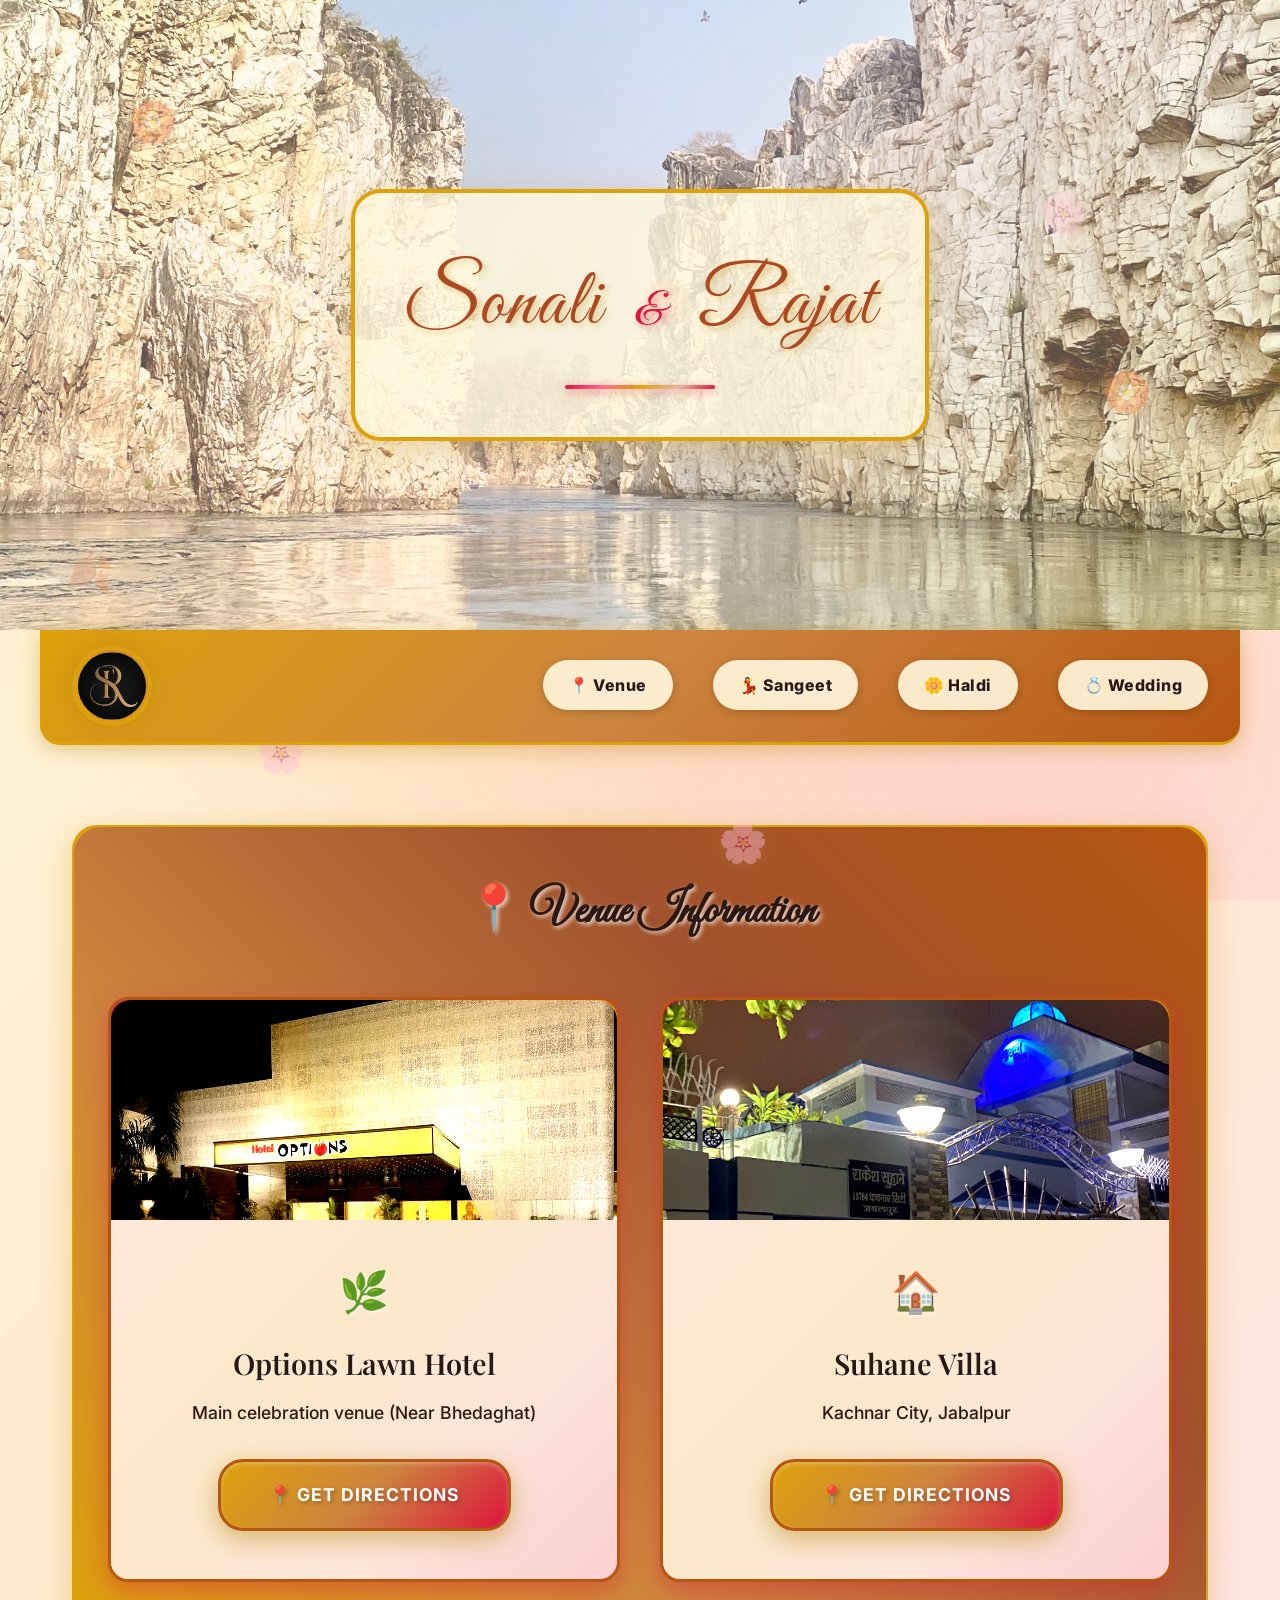
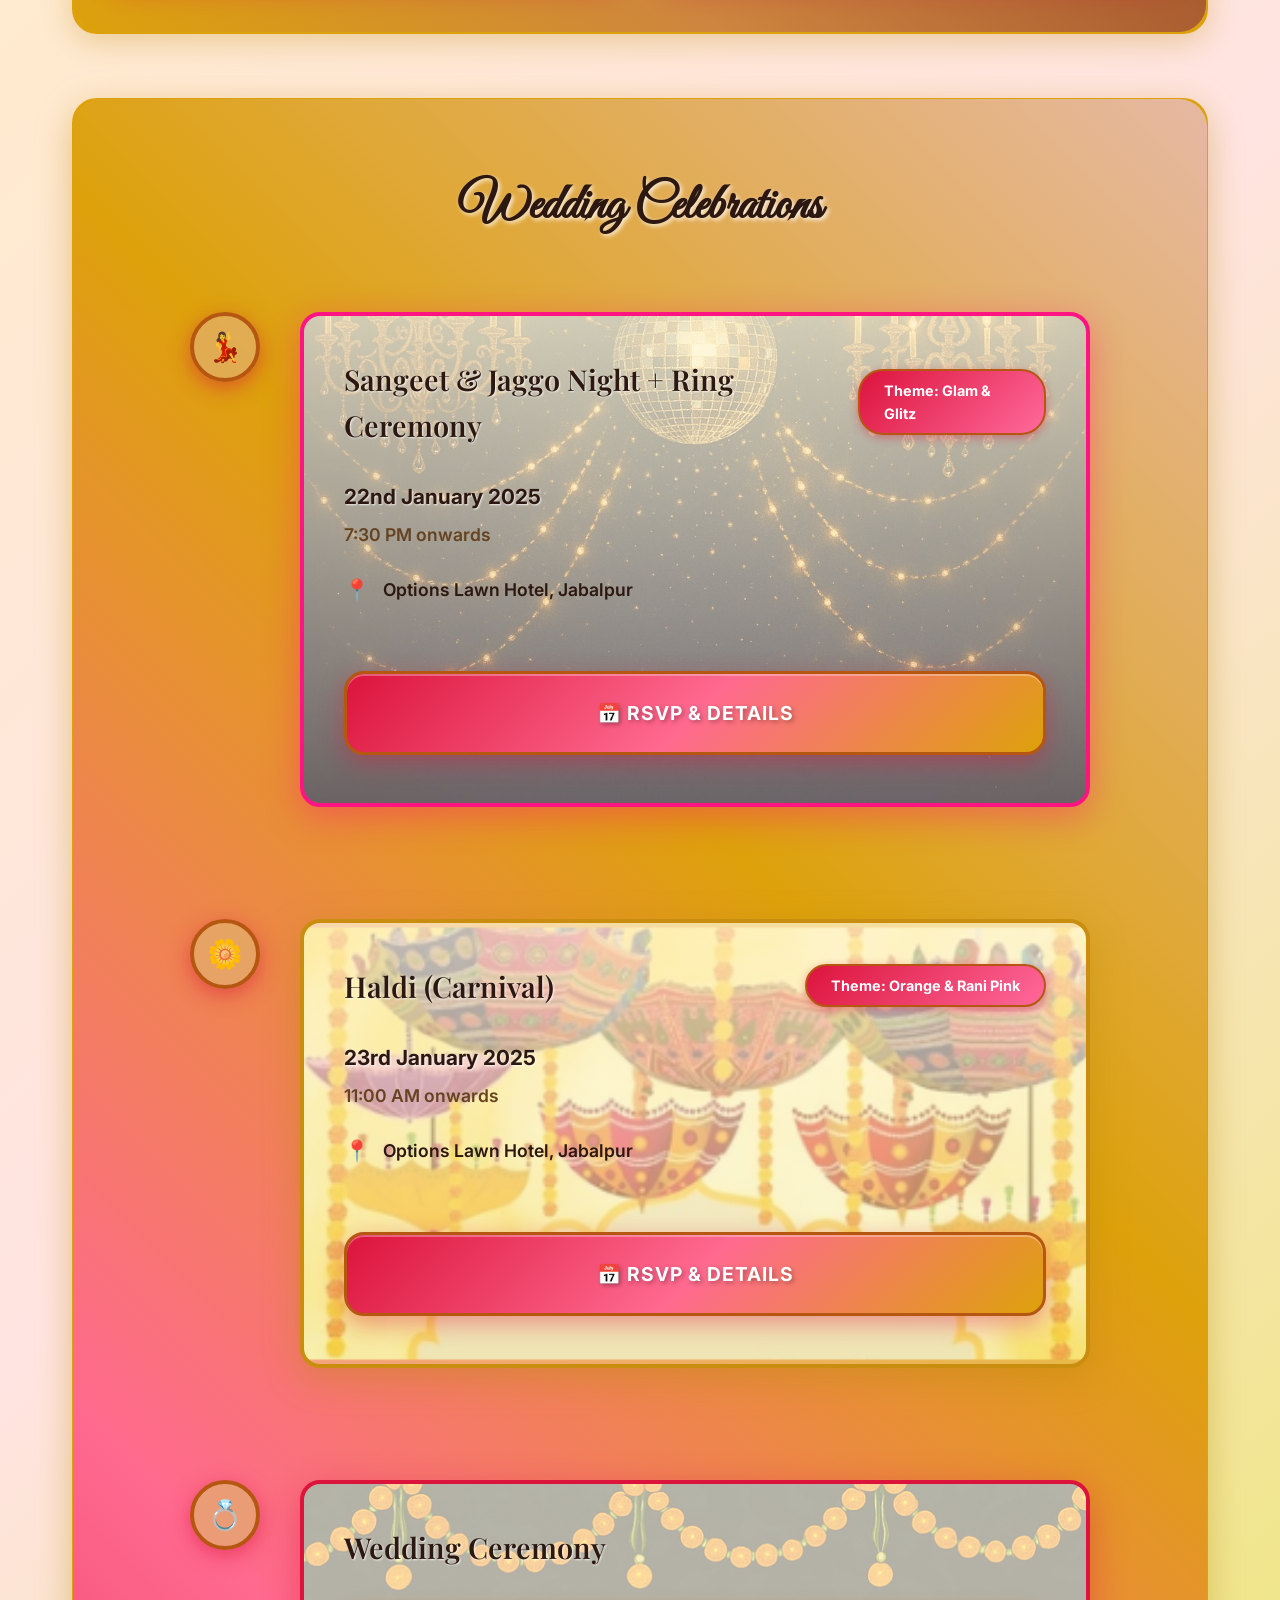
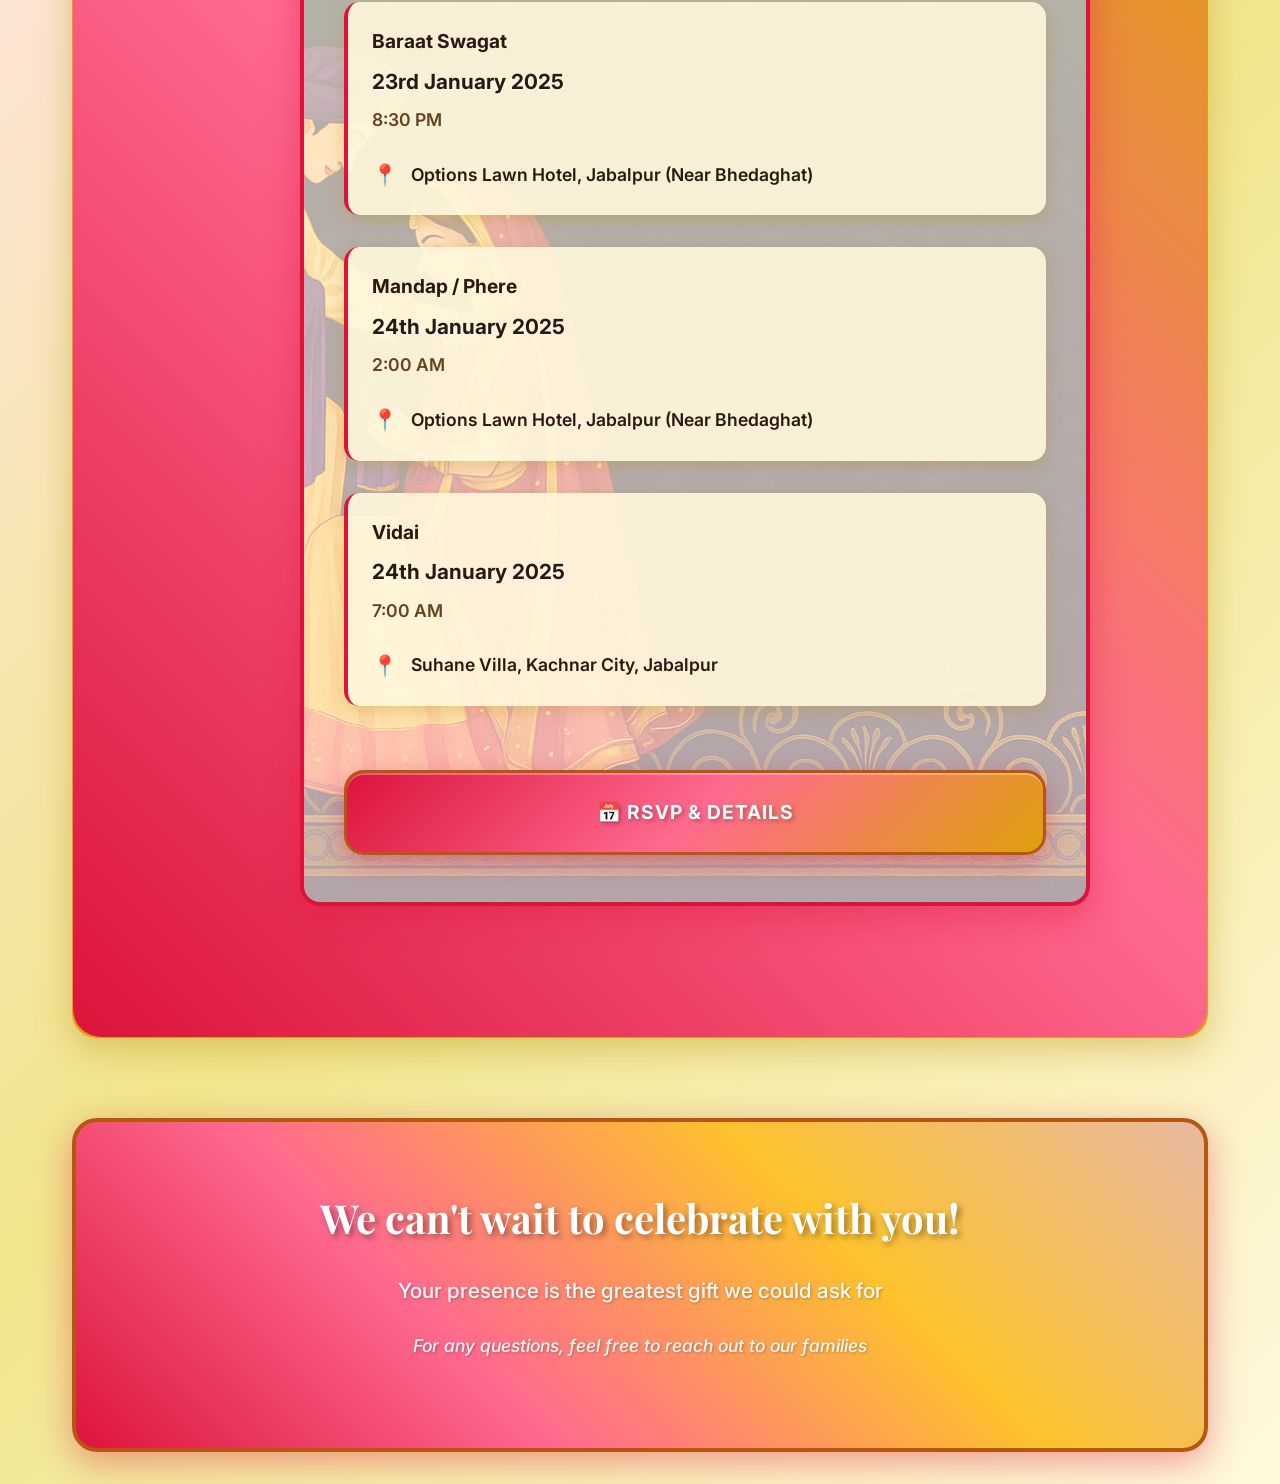
==== commit 4a5ef3cb: "colour change" ====
--- a/index.html
+++ b/index.html
@@ -8,6 +8,18 @@
   <link href="https://fonts.googleapis.com/css2?family=Playfair+Display:wght@400;600;700&family=Inter:wght@300;400;500;600&display=swap" rel="stylesheet">
 </head>
 <body>
+  <!-- Floating Icons -->
+  <div class="floating-icons">
+    <div class="floating-icon">🏵️</div>
+    <div class="floating-icon">🌸</div>
+    <div class="floating-icon">🍂</div>
+    <div class="floating-icon">🏵️</div>
+    <div class="floating-icon">🌸</div>
+    <div class="floating-icon">🍂</div>
+    <div class="floating-icon">🏵️</div>
+    <div class="floating-icon">🌸</div>
+  </div>
+
   <!-- Hero Section -->
   <header class="hero" style="background-image: url('bhedaghat.jpeg');">
     <div class="hero-overlay"></div>
@@ -109,7 +121,7 @@
               <div class="event-card haldi">
                 <div class="event-header">
                   <h3>Haldi (Carnival)</h3>
-                  <span class="event-theme">Theme: Shades of lavender & light purple</span>
+                  <span class="event-theme">Theme: Orange & Rani Pink</span>
                 </div>
                 <div class="event-details">
                   <div class="event-time">
@@ -139,10 +151,10 @@
                 <div class="event-details">
                   <div class="wedding-events">
                     <div class="sub-event">
-                      <strong>Baraat</strong>
+                      <strong>Baraat Swagat</strong>
                       <div class="event-time">
                         <span class="date">23rd January 2025</span>
-                        <span class="time">8:00 PM</span>
+                        <span class="time">8:30 PM</span>
                       </div>
                       <div class="event-location">
                         <span class="location-icon">📍</span>
--- a/Styles.css
+++ b/Styles.css
@@ -1,5 +1,5 @@
 /* Import Google Fonts */
-@import url('https://fonts.googleapis.com/css2?family=Playfair+Display:wght@400;600;700&family=Inter:wght@300;400;500;600&display=swap');
+@import url('https://fonts.googleapis.com/css2?family=Playfair+Display:wght@400;600;700&family=Inter:wght@300;400;500;600&family=Great+Vibes&display=swap');
 
 /* Reset and Base Styles */
 * {
@@ -11,29 +11,139 @@
 body {
   font-family: 'Inter', sans-serif;
   line-height: 1.6;
-  color: #D4AF37;
-  background: linear-gradient(135deg, #0D0D0D 0%, #000000 50%, #0D0D0D 100%);
+  color: #2C1810;
+  background: linear-gradient(135deg, #FFF8DC 0%, #FFEBCD 25%, #FFE4E1 50%, #F0E68C 75%, #FFF8DC 100%);
   min-height: 100vh;
-  transition: all 0.3s ease;
+  position: relative;
+  overflow-x: hidden;
+}
+
+body::before {
+  content: '';
+  position: fixed;
+  top: 0;
+  left: 0;
+  width: 100%;
+  height: 100%;
+  background-image: 
+    radial-gradient(circle at 20% 20%, rgba(255, 165, 0, 0.1) 0%, transparent 50%),
+    radial-gradient(circle at 80% 80%, rgba(255, 20, 147, 0.1) 0%, transparent 50%),
+    radial-gradient(circle at 40% 60%, rgba(255, 69, 0, 0.1) 0%, transparent 50%);
+  pointer-events: none;
+  z-index: -1;
+}
+
+/* Floating Icons */
+.floating-icons {
+  position: fixed;
+  top: 0;
+  left: 0;
+  width: 100%;
+  height: 100%;
+  pointer-events: none;
+  z-index: 1;
+}
+
+.floating-icon {
+  position: absolute;
+  font-size: 2.5rem;
+  color: rgba(248, 118, 118, 0.418);
+  animation: float 8s ease-in-out infinite;
+  filter: drop-shadow(0 0 10px rgba(255, 255, 255, 0.2));
+}
+
+.floating-icon:nth-child(1) {
+  top: 10%;
+  left: 10%;
+  animation-delay: 0s;
+  animation-duration: 10s;
+}
+
+.floating-icon:nth-child(2) {
+  top: 20%;
+  right: 15%;
+  animation-delay: 2s;
+  animation-duration: 12s;
+}
+
+.floating-icon:nth-child(3) {
+  top: 60%;
+  left: 5%;
+  animation-delay: 4s;
+  animation-duration: 14s;
+}
+
+.floating-icon:nth-child(4) {
+  top: 40%;
+  right: 10%;
+  animation-delay: 1s;
+  animation-duration: 11s;
+}
+
+.floating-icon:nth-child(5) {
+  top: 80%;
+  left: 20%;
+  animation-delay: 3s;
+  animation-duration: 13s;
+}
+
+.floating-icon:nth-child(6) {
+  top: 70%;
+  right: 25%;
+  animation-delay: 5s;
+  animation-duration: 9s;
+}
+
+.floating-icon:nth-child(7) {
+  top: 30%;
+  left: 50%;
+  animation-delay: 6s;
+  animation-duration: 15s;
+}
+
+.floating-icon:nth-child(8) {
+  top: 90%;
+  right: 40%;
+  animation-delay: 7s;
+  animation-duration: 10s;
+}
+
+@keyframes float {
+  0%, 100% {
+    transform: translateY(0px) translateX(0px) rotate(0deg);
+    opacity: 0.3;
+  }
+  25% {
+    transform: translateY(-20px) translateX(10px) rotate(90deg);
+    opacity: 0.6;
+  }
+  50% {
+    transform: translateY(-10px) translateX(-15px) rotate(180deg);
+    opacity: 0.4;
+  }
+  75% {
+    transform: translateY(-30px) translateX(5px) rotate(270deg);
+    opacity: 0.5;
+  }
 }
 
 /* Navigation Styles */
 .nav {
-  background: rgba(0, 0, 0, 0.95);
+  background: linear-gradient(135deg, #dda10b 0%, #CD853F 50%, #b55611  100%);
   backdrop-filter: blur(15px);
-  box-shadow: 0 2px 20px rgba(212, 175, 55, 0.3);
+  box-shadow: 0 4px 20px rgba(184, 134, 11, 0.4);
   padding: 1rem 0;
   position: sticky;
   top: 0;
   z-index: 1000;
-  border-bottom: 2px solid #D4AF37;
+  border-bottom: 3px solid #dda10b;
   display: flex;
   justify-content: space-between;
   align-items: center;
   max-width: 1200px;
   margin: 0 auto;
   padding: 1rem 2rem;
-  transition: all 0.3s ease;
+  border-radius: 0 0 20px 20px;
 }
 
 /* Logo with Image */
@@ -44,16 +154,13 @@
 
 .logo-image {
   height: 80px;
-  width: auto;
-  max-width: 200px;
-  object-fit: contain;
-  transition: transform 0.3s ease, filter 0.3s ease;
-  filter: drop-shadow(0 0 15px rgba(212, 175, 55, 0.4));
-}
-
-.logo-image:hover {
-  transform: scale(1.05);
-  filter: drop-shadow(0 0 20px rgba(212, 175, 55, 0.7));
+  width: 80px;
+  border-radius: 50%;
+  object-fit: cover;
+  filter: drop-shadow(0 0 15px rgba(184, 134, 11, 0.6));
+  border: 4px solid #dda10b;
+  background: linear-gradient(45deg, #dda10b, #CD853F);
+  padding: 2px;
 }
 
 .nav-links {
@@ -64,27 +171,23 @@
 
 .nav-links a {
   text-decoration: none;
-  background: linear-gradient(135deg, #d6af75 0%, #B68B2D 50%, #8C6A23 100%);
-  background-clip: text;
-  -webkit-background-clip: text;
-  -webkit-text-fill-color: transparent;
-  color: #D4AF37; /* Fallback for browsers that don't support gradient text */
-  font-weight: 500;
-  padding: 0.7rem 1.2rem;
-  border-radius: 8px;
-  transition: all 0.3s ease;
-  font-size: 0.95rem;
+  color: #2C1810;
+  font-weight: 800;
+  padding: 0.8rem 1.5rem;
+  border-radius: 25px;
+  font-size: 1rem;
   letter-spacing: 0.5px;
-  border: 1px solid transparent;
+  border: 2px solid transparent;
+  background-color: rgba(255, 248, 220, 0.9);
+  text-shadow: 1px 1px 2px rgba(255, 255, 255, 0.8);
+  box-shadow: 0 2px 8px rgba(0, 0, 0, 0.2);
 }
 
 .nav-links a:hover {
-  color: #000;
-  background: linear-gradient(135deg, #D4AF37 0%, #B68B2D 100%);
-  -webkit-text-fill-color: #000;
-  transform: translateY(-2px);
-  border: 1px solid #D4AF37;
-  box-shadow: 0 4px 15px rgba(212, 175, 55, 0.4);
+  color: #2C1810;
+  border: 2px solid #CD853F;
+  box-shadow: 0 8px 25px rgba(184, 134, 11, 0.5);
+  background-color: #F5DEB3;
 }
 
 /* Hero Section with Background Image */
@@ -92,7 +195,7 @@
   background-size: cover;
   background-position: center;
   background-repeat: no-repeat;
-  color: #D4AF37;
+  color: #2C1810;
   text-align: center;
   padding: 6rem 2rem;
   position: relative;
@@ -109,7 +212,7 @@
   left: 0;
   right: 0;
   bottom: 0;
-  background: linear-gradient(135deg, rgba(0, 0, 0, 0.7) 0%, rgba(0, 0, 0, 0.5) 100%);
+  background: linear-gradient(135deg, rgba(255, 248, 220, 0.3) 0%, rgba(255, 228, 225, 0.4) 50%, rgba(240, 230, 140, 0.3) 100%);
   z-index: 1;
 }
 
@@ -119,55 +222,52 @@
   max-width: 800px;
   margin: 0 auto;
   animation: fadeInUp 1.5s ease-out;
+  background: rgba(255, 248, 220, 0.8);
+  padding: 3rem;
+  border-radius: 30px;
+  border: 4px solid #dda10b;
+  box-shadow: 0 10px 30px rgba(184, 134, 11, 0.3);
 }
 
 .couple-names {
-  font-family: 'Playfair Display', serif;
-  font-size: 4rem;
-  font-weight: 700;
+  font-family: 'Great Vibes', cursive;
+  font-size: 5rem;
+  font-weight: 400;
   margin-bottom: 1rem;
   letter-spacing: 2px;
-  text-shadow: 2px 2px 4px rgba(0, 0, 0, 0.8);
-  background: linear-gradient(135deg, #D4AF37 0%, #B68B2D 50%, #D4AF37 100%);
+  text-shadow: 3px 3px 6px rgba(184, 134, 11, 0.4);
+  color: #ad4922;
+  animation: glow 2s ease-in-out infinite alternate;
+}
+
+.heart {
+  color: #DC143C;
+  font-size: 3rem;
+  margin: 0 1rem;
+  text-shadow: 3px 3px 6px rgba(220, 20, 60, 0.5);
+  animation: pulse 2s ease-in-out infinite;
+}
+
+.tagline {
+  font-size: 1.4rem;
+  font-weight: 400;
+  margin-bottom: 2rem;
+  opacity: 0.95;
+  text-shadow: 2px 2px 4px rgba(255, 99, 71, 0.3);
+  background: linear-gradient(135deg, #CD853F 0%, #8B0000 100%);
   background-clip: text;
   -webkit-background-clip: text;
   -webkit-text-fill-color: transparent;
-  color: #D4AF37; /* Fallback */
-  animation: glow 2s ease-in-out infinite alternate;
-}
-
-.heart {
-  background: linear-gradient(135deg, #D4AF37 0%, #B68B2D 100%);
-  background-clip: text;
-  -webkit-background-clip: text;
-  -webkit-text-fill-color: transparent;
-  color: #D4AF37; /* Fallback */
-  font-size: 3rem;
-  margin: 0 1rem;
-  text-shadow: 2px 2px 4px rgba(0, 0, 0, 0.8);
-  animation: pulse 2s ease-in-out infinite;
-}
-
-.tagline {
-  font-size: 1.4rem;
-  font-weight: 300;
-  margin-bottom: 2rem;
-  opacity: 0.95;
-  text-shadow: 1px 1px 2px rgba(0, 0, 0, 0.8);
-  background: linear-gradient(135deg, #D4AF37 0%, #B68B2D 100%);
-  background-clip: text;
-  -webkit-background-clip: text;
-  -webkit-text-fill-color: transparent;
-  color: #D4AF37; /* Fallback */
+  color: #CD853F;
 }
 
 .decorative-line {
-  width: 100px;
-  height: 3px;
-  background: linear-gradient(135deg, #D4AF37 0%, #B68B2D 50%, #8C6A23 100%);
+  width: 150px;
+  height: 4px;
+  background: linear-gradient(135deg, #DC143C 0%, #ff698f 25%, #dda10b 50%, #E6B8A2 75%, #DC143C 100%);
   margin: 0 auto;
-  border-radius: 2px;
-  box-shadow: 0 2px 8px rgba(212, 175, 55, 0.5);
+  border-radius: 10px;
+  box-shadow: 0 3px 10px rgba(220, 20, 60, 0.5);
   animation: shimmer 3s ease-in-out infinite;
 }
 
@@ -185,19 +285,26 @@
 
 /* Section Styles */
 .event-section {
-  background: linear-gradient(135deg, rgba(13, 13, 13, 0.9) 0%, rgba(0, 0, 0, 0.9) 100%);
+  background: linear-gradient(135deg, rgba(255, 248, 220, 0.95) 0%, rgba(255, 228, 225, 0.95) 50%, rgba(240, 230, 140, 0.95) 100%);
   margin: 3rem 0;
   padding: 3rem 2rem;
-  border-radius: 12px;
-  box-shadow: 0 4px 25px rgba(212, 175, 55, 0.3);
-  border: 2px solid #D4AF37;
+  border-radius: 25px;
+  box-shadow: 0 8px 30px rgba(184, 134, 11, 0.3);
+  border: 4px solid #dda10b;
   position: relative;
-  transition: all 0.3s ease;
-}
-
-.event-section:hover {
-  transform: translateY(-5px);
-  box-shadow: 0 8px 35px rgba(212, 175, 55, 0.4);
+  backdrop-filter: blur(10px);
+}
+
+.event-section::before {
+  content: '';
+  position: absolute;
+  top: -2px;
+  left: -2px;
+  right: -2px;
+  bottom: -2px;
+  background: linear-gradient(45deg, #dda10b, #CD853F, #A0522D, #b55611 );
+  border-radius: 27px;
+  z-index: -1;
 }
 
 .section-header {
@@ -206,170 +313,170 @@
 }
 
 .section-header h2 {
-  font-family: 'Playfair Display', serif;
-  font-size: 2.5rem;
-  background: linear-gradient(135deg, #D4AF37 0%, #B68B2D 50%, #D4AF37 100%);
+  font-family:  'Great Vibes', serif;
+  font-size: 2.8rem;
+  color: #2C1810;
+  margin-bottom: 0.5rem;
+  font-weight: 700;
+  text-shadow: 2px 2px 4px rgba(255, 255, 255, 0.8);
+}
+
+.section-subtitle {
+  font-size: 1.2rem;
+  background: linear-gradient(135deg, #CD853F 0%, #8B0000 100%);
   background-clip: text;
   -webkit-background-clip: text;
   -webkit-text-fill-color: transparent;
-  color: #D4AF37; /* Fallback */
-  margin-bottom: 0.5rem;
-  font-weight: 600;
-  text-shadow: 2px 2px 4px rgba(0, 0, 0, 0.5);
-}
-
-.section-subtitle {
-  font-size: 1.1rem;
-  background: linear-gradient(135deg, #D4AF37 0%, #B68B2D 100%);
-  background-clip: text;
-  -webkit-background-clip: text;
-  -webkit-text-fill-color: transparent;
-  color: #D4AF37; /* Fallback */
-  font-weight: 400;
+  color: #CD853F;
+  font-weight: 500;
 }
 
 /* Venue Cards with Images */
 .venue-cards {
   display: grid;
   grid-template-columns: repeat(auto-fit, minmax(350px, 1fr));
-  gap: 2rem;
+  gap: 2.5rem;
   margin-top: 2rem;
 }
 
 .venue-card {
-  background: linear-gradient(135deg, rgba(13, 13, 13, 0.8) 0%, rgba(0, 0, 0, 0.8) 100%);
-  border-radius: 12px;
+  background: linear-gradient(135deg, #d6144f 0%, #ff69a3 25%, #dda10b 50%, #E6B8A2 75%, #dc143c 100%);
+  border-radius: 20px;
   overflow: hidden;
-  border: 2px solid #D4AF37;
-  transition: all 0.4s ease;
-  box-shadow: 0 4px 15px rgba(212, 175, 55, 0.3);
-}
-
-.venue-card:hover {
-  transform: translateY(-10px) scale(1.02);
-  box-shadow: 0 15px 40px rgba(212, 175, 55, 0.5);
-  border-color: #B68B2D;
+  border: 3px solid #b55611 ;
+  box-shadow: 0 8px 25px rgba(220, 20, 60, 0.4);
+  position: relative;
+}
+
+.venue-card::before {
+  content: '';
+  position: absolute;
+  top: -2px;
+  left: -2px;
+  right: -2px;
+  bottom: -2px;
+  background: linear-gradient(45deg, #DC143C, #f37da4, #dda10b);
+  border-radius: 22px;
+  z-index: -1;
+  opacity: 0;
+}
+
+.venue-card:hover::before {
+  opacity: 1;
 }
 
 .venue-image {
   width: 100%;
-  height: 200px;
+  height: 220px;
   overflow: hidden;
   position: relative;
+  border-radius: 20px 20px 0 0;
 }
 
 .venue-image img {
   width: 100%;
   height: 100%;
   object-fit: cover;
-  transition: transform 0.4s ease, filter 0.3s ease;
-  filter: brightness(0.8) contrast(1.1);
+  filter: brightness(1.1) contrast(1.2) saturate(1.3);
 }
 
 .venue-card:hover .venue-image img {
-  transform: scale(1.1);
-  filter: brightness(1) contrast(1.2);
+  transform: scale(1.15);
+  filter: brightness(1.2) contrast(1.3) saturate(1.4);
 }
 
 .venue-content {
-  padding: 2rem;
+  padding: 2.5rem;
   text-align: center;
+  background: linear-gradient(135deg, rgba(255, 248, 220, 0.9) 0%, rgba(255, 228, 225, 0.9) 100%);
 }
 
 .venue-icon {
-  font-size: 2rem;
+  font-size: 2.5rem;
   margin-bottom: 1rem;
-  background: linear-gradient(135deg, #D4AF37 0%, #B68B2D 100%);
-  background-clip: text;
-  -webkit-background-clip: text;
-  -webkit-text-fill-color: transparent;
-  color: #D4AF37; /* Fallback */
-  text-shadow: 0 0 10px rgba(212, 175, 55, 0.6);
+  color: #2C1810;
+  text-shadow: 1px 1px 3px rgba(255, 255, 255, 0.8);
 }
 
 .venue-card h3 {
   font-family: 'Playfair Display', serif;
-  font-size: 1.5rem;
-  background: linear-gradient(135deg, #D4AF37 0%, #B68B2D 100%);
-  background-clip: text;
-  -webkit-background-clip: text;
-  -webkit-text-fill-color: transparent;
-  color: #D4AF37; /* Fallback */
-  margin-bottom: 0.5rem;
-  text-shadow: 1px 1px 2px rgba(0, 0, 0, 0.5);
+  font-size: 1.8rem;
+  color: #2C1810;
+  margin-bottom: 0.8rem;
+  text-shadow: 1px 1px 2px rgba(255, 255, 255, 0.8);
+  font-weight: 600;
 }
 
 .venue-card p {
-  background: linear-gradient(135deg, #D4AF37 0%, #B68B2D 100%);
-  background-clip: text;
-  -webkit-background-clip: text;
-  -webkit-text-fill-color: transparent;
-  color: #D4AF37; /* Fallback */
-  margin-bottom: 1.5rem;
+  color: #2C1810;
+  margin-bottom: 2rem;
+  font-size: 1.1rem;
+  font-weight: 500;
 }
 
 /* Timeline Section */
 .timeline-section {
-  background: linear-gradient(135deg, rgba(13, 13, 13, 0.9) 0%, rgba(0, 0, 0, 0.9) 100%);
-  margin: 3rem 0;
+  background: linear-gradient(135deg, rgba(255, 248, 220, 0.95) 0%, rgba(255, 228, 225, 0.95) 50%, rgba(240, 230, 140, 0.95) 100%);
+  margin: 4rem 0;
   padding: 4rem 2rem;
-  border-radius: 12px;
-  box-shadow: 0 4px 25px rgba(212, 175, 55, 0.3);
-  border: 2px solid #D4AF37;
-  transition: all 0.3s ease;
-}
-
-.timeline-section:hover {
-  box-shadow: 0 8px 35px rgba(212, 175, 55, 0.4);
+  border-radius: 25px;
+  box-shadow: 0 10px 35px rgba(184, 134, 11, 0.4);
+  border: 4px solid #dda10b;
+  position: relative;
+  backdrop-filter: blur(10px);
+}
+
+.timeline-section::before {
+  content: '';
+  position: absolute;
+  top: -3px;
+  left: -3px;
+  right: -3px;
+  bottom: -3px;
+  background: linear-gradient(45deg, #DC143C, #ff698f, #dda10b, #E6B8A2);
+  border-radius: 28px;
+  z-index: -1;
 }
 
 .timeline-title {
-  font-family: 'Playfair Display', serif;
-  font-size: 2.8rem;
-  background: linear-gradient(135deg, #D4AF37 0%, #B68B2D 50%, #D4AF37 100%);
-  background-clip: text;
-  -webkit-background-clip: text;
-  -webkit-text-fill-color: transparent;
-  color: #D4AF37; /* Fallback */
+  font-family:  'Great Vibes', serif;
+  font-size: 3.2rem;
+  color: #2C1810;
   text-align: center;
-  margin-bottom: 3rem;
-  font-weight: 600;
-  text-shadow: 2px 2px 4px rgba(0, 0, 0, 0.5);
-  animation: glow 3s ease-in-out infinite alternate;
+  margin-bottom: 4rem;
+  font-weight: 700;
+  text-shadow: 2px 2px 4px rgba(255, 255, 255, 0.8);
 }
 
 .timeline {
-  max-width: 800px;
+  max-width: 900px;
   margin: 0 auto;
+  display: flex;
+  flex-direction: column;
+  gap: 3rem;
 }
 
 .timeline-item {
   display: flex;
-  margin-bottom: 3rem;
+  margin-bottom: 4rem;
   align-items: flex-start;
-  gap: 2rem;
-  animation: slideInLeft 0.8s ease-out;
+  gap: 2.5rem;
 }
 
 .timeline-icon {
-  background: linear-gradient(135deg, #D4AF37 0%, #B68B2D 50%, #8C6A23 100%);
-  color: #000;
-  width: 60px;
-  height: 60px;
+  background: #e3b06eb5;
+  color: #FFFFFF;
+  width: 70px;
+  height: 70px;
   border-radius: 50%;
   display: flex;
   align-items: center;
   justify-content: center;
-  font-size: 1.5rem;
+  font-size: 1.8rem;
   flex-shrink: 0;
-  box-shadow: 0 4px 15px rgba(212, 175, 55, 0.5);
-  transition: all 0.3s ease;
-  border: 2px solid #D4AF37;
-}
-
-.timeline-icon:hover {
-  transform: scale(1.1) rotate(360deg);
-  box-shadow: 0 6px 20px rgba(212, 175, 55, 0.7);
+  box-shadow: 0 6px 20px rgba(220, 20, 60, 0.5);
+  border: 4px solid #b55611 ;
+  font-weight: 700;
 }
 
 .timeline-content {
@@ -377,156 +484,189 @@
 }
 
 .event-card {
-  background: linear-gradient(135deg, rgba(13, 13, 13, 0.8) 0%, rgba(0, 0, 0, 0.8) 100%);
-  padding: 2rem;
-  border-radius: 12px;
-  border-left: 4px solid #D4AF37;
-  border: 2px solid #D4AF37;
-  transition: all 0.3s ease;
+  background: linear-gradient(135deg, rgba(255, 248, 220, 0.95) 0%, rgba(255, 228, 225, 0.95) 100%);
+  padding: 2.5rem;
+  border-radius: 20px;
+  border: 3px solid #dda10b;
+  backdrop-filter: blur(10px);
+  position: relative;
+}
+
+.event-card::before {
+  content: '';
+  position: absolute;
+  top: -2px;
+  left: -2px;
+  right: -2px;
+  bottom: -2px;
+  background: linear-gradient(45deg, #DC143C, #ff699b, #dda10b);
+  border-radius: 22px;
+  z-index: -1;
+  opacity: 0;
+}
+
+.event-card:hover::before {
+  opacity: 0.3;
 }
 
 .event-card:hover {
-  transform: translateX(10px);
-  box-shadow: 0 8px 25px rgba(212, 175, 55, 0.4);
+  transform: translateX(15px);
+  box-shadow: 0 12px 35px rgba(220, 20, 60, 0.4);
 }
 
 /* Sangeet Event Special Background */
 .event-card.sangeet {
-  background-image: linear-gradient(rgba(0, 0, 0, 0.8), rgba(0, 0, 0, 0.8)), url('Sangeet-bg.jpeg');
+  background-image: linear-gradient(rgba(255, 248, 220, 0.8), rgba(255, 228, 225, 0.4)), url('Sangeet-bg.jpeg');
   background-size: cover;
   background-position: center;
   background-repeat: no-repeat;
-  border: 3px solid #D4AF37;
-  box-shadow: 0 8px 30px rgba(212, 175, 55, 0.5);
+  border: 4px solid #ff1482;
+  box-shadow: 0 10px 35px rgba(255, 20, 118, 0.4);
 }
 
 .event-card.sangeet:hover {
-  transform: translateX(10px) scale(1.02);
-  box-shadow: 0 12px 40px rgba(212, 175, 55, 0.6);
+  transform: translateX(15px) scale(1.02);
+  box-shadow: 0 15px 45px rgba(255, 20, 130, 0.5);
 }
 
 /* Wedding Event Special Background */
 .event-card.wedding {
-  background-image: linear-gradient(rgba(0, 0, 0, 0.8), rgba(0, 0, 0, 0.8)), url('wedding-bg.jpeg');
+  background-image: linear-gradient(rgba(255, 248, 220, 0.7), rgba(255, 228, 225, 0.7)), url('wedding-bg.jpeg');
   background-size: cover;
   background-position: center;
   background-repeat: no-repeat;
-  border: 3px solid #D4AF37;
-  box-shadow: 0 8px 30px rgba(212, 175, 55, 0.5);
+  border: 4px solid #DC143C;
+  box-shadow: 0 10px 35px rgba(220, 20, 60, 0.4);
 }
 
 .event-card.wedding:hover {
-  transform: translateX(10px) scale(1.02);
-  box-shadow: 0 12px 40px rgba(212, 175, 55, 0.6);
+  transform: translateX(15px) scale(1.02);
+  box-shadow: 0 15px 45px rgba(220, 20, 60, 0.5);
 }
 
 /* Haldi Event Special Background */
 .event-card.haldi {
-  background-image: linear-gradient(rgba(0, 0, 0, 0.8), rgba(0, 0, 0, 0.8)), url('haldi.png');
+  background-image: linear-gradient(rgba(255, 248, 220, 0.7), rgba(240, 230, 140, 0.4)), url('haldi.png');
   background-size: cover;
   background-position: center;
   background-repeat: no-repeat;
-  border: 3px solid #D4AF37;
-  box-shadow: 0 8px 30px rgba(212, 175, 55, 0.5);
+  border: 4px solid #c98e10;
+  box-shadow: 0 10px 35px rgba(184, 134, 11, 0.4);
 }
 
 .event-card.haldi:hover {
-  transform: translateX(10px) scale(1.02);
-  box-shadow: 0 12px 40px rgba(212, 175, 55, 0.6);
+  transform: translateX(15px) scale(1.02);
+  box-shadow: 0 15px 45px rgba(255, 230, 0, 0.5);
 }
 
 .event-header {
   display: flex;
   justify-content: space-between;
   align-items: center;
+  margin-bottom: 2rem;
+}
+
+.event-card h3 {
+  font-family: 'Playfair Display', serif;
+  font-size: 1.8rem;
+  color: #2C1810;
+  font-weight: 600;
+  text-shadow: 1px 1px 2px rgba(255, 255, 255, 0.8);
+}
+
+.event-theme {
+  background: linear-gradient(135deg, #DC143C 0%, #ff699b 100%);
+  color: #FFFFFF;
+  padding: 0.5rem 1.5rem;
+  border-radius: 25px;
+  font-size: 0.9rem;
+  font-weight: 700;
+  box-shadow: 0 3px 10px rgba(220, 20, 60, 0.4);
+  border: 2px solid #b55611 ;
+}
+
+.event-details {
+  margin-bottom: 2rem;
+}
+
+.event-time {
+  display: flex;
+  flex-direction: column;
+  gap: 0.5rem;
   margin-bottom: 1.5rem;
 }
 
-.event-card h3 {
-  border-radius: 20px;
-  font-size: 0.85rem;
+.date {
+  font-weight: 700;
+  color: #2C1810;
+  font-size: 1.3rem;
+  text-shadow: 1px 1px 2px rgba(255, 255, 255, 0.8);
+}
+
+.time {
+  color: #654321;
+  font-size: 1.1rem;
   font-weight: 600;
-  box-shadow: 0 2px 8px rgba(212, 175, 55, 0.4);
-  transition: all 0.3s ease;
-}
-
-.event-type {
-  background: linear-gradient(135deg, #D4AF37 0%, #B68B2D 50%, #8C6A23 100%);
-  color: #000;
-  padding: 0.3rem 1rem;
-  border-radius: 20px;
-  font-size: 0.85rem;
+}
+
+.event-location {
+  display: flex;
+  align-items: center;
+  gap: 0.8rem;
+  color: #2C1810;
   font-weight: 600;
-  box-shadow: 0 2px 8px rgba(212, 175, 55, 0.4);
-  transition: all 0.3s ease;
-}
-
-.event-type:hover {
-  transform: scale(1.05);
-  box-shadow: 0 4px 12px rgba(212, 175, 55, 0.6);
-}
-
-.event-details {
-  margin-bottom: 1.5rem;
-}
-
-.event-time {
+  font-size: 1.1rem;
+}
+
+.location-icon {
+  font-size: 1.3rem;
+  color: #DC143C;
+}
+
+.wedding-events {
   display: flex;
   flex-direction: column;
-  gap: 0.3rem;
-  margin-bottom: 1rem;
-}
-
-.date {
-  font-weight: 600;
-  background: linear-gradient(135deg, #D4AF37 0%, #B68B2D 100%);
-  background-clip: text;
-  -webkit-background-clip: text;
-  -webkit-text-fill-color: transparent;
-  color: #D4AF37; /* Fallback */
-  font-size: 1.1rem;
-  text-shadow: 1px 1px 2px rgba(0, 0, 0, 0.5);
-}
-
-.time {
-  background: linear-gradient(135deg, #D4AF37 0%, #B68B2D 100%);
-  background-clip: text;
-  -webkit-background-clip: text;
-  -webkit-text-fill-color: transparent;
-  color: #D4AF37; /* Fallback */
-  font-size: 0.95rem;
-}
-
-.event-location {
-  display: flex;
-  align-items: center;
-  gap: 0.5rem;
-  background: linear-gradient(135deg, #D4AF37 0%, #B68B2D 100%);
-  background-clip: text;
-  -webkit-background-clip: text;
-  -webkit-text-fill-color: transparent;
-  color: #D4AF37; /* Fallback */
-  font-weight: 500;
+  gap: 2rem;
+}
+
+.sub-event {
+  background: rgba(255, 248, 220, 0.9);
+  padding: 1.5rem;
+  border-radius: 15px;
+  border-left: 4px solid #DC143C;
+  box-shadow: 0 4px 15px rgba(184, 134, 11, 0.3);
+  color: #2C1810;
+}
+
+.sub-event:hover {
+  transform: translateX(10px);
+  box-shadow: 0 6px 20px rgba(255, 99, 71, 0.3);
+}
+
+.sub-event strong {
+  color: #2C1810;
+  font-size: 1.2rem;
+  display: block;
+  margin-bottom: 0.5rem;
 }
 
 /* Button Styles */
 .button {
   display: inline-block;
-  background: linear-gradient(135deg, #D4AF37 0%, #B68B2D 50%, #8C6A23 100%);
-  color: #000;
+  background: linear-gradient(135deg, #DC143C 0%, #ff698f 25%, #dda10b 50%, #E6B8A2 75%, #DC143C 100%);
+  color: #FFFFFF;
   text-decoration: none;
-  padding: 1rem 2.5rem;
-  border-radius: 12px;
+  padding: 1.2rem 3rem;
+  border-radius: 25px;
   font-weight: 700;
   text-align: center;
-  transition: all 0.4s ease;
-  box-shadow: 0 6px 20px rgba(212, 175, 55, 0.4), inset 0 1px 0 rgba(255, 255, 255, 0.2);
-  border: 3px solid #B68B2D;
+  box-shadow: 0 8px 25px rgba(220, 20, 60, 0.4), inset 0 2px 0 rgba(255, 255, 255, 0.3);
+  border: 3px solid #b55611 ;
   cursor: pointer;
-  font-size: 1rem;
+  font-size: 1.1rem;
   letter-spacing: 1px;
   text-transform: uppercase;
-  text-shadow: 1px 1px 2px rgba(0, 0, 0, 0.3);
+  text-shadow: 2px 2px 4px rgba(0, 0, 0, 0.3);
   position: relative;
   overflow: hidden;
 }
@@ -538,7 +678,7 @@
   left: -100%;
   width: 100%;
   height: 100%;
-  background: linear-gradient(90deg, transparent, rgba(255, 255, 255, 0.4), transparent);
+  background: linear-gradient(90deg, transparent, rgba(255, 255, 255, 0.6), transparent);
   transition: left 0.6s ease;
 }
 
@@ -547,96 +687,95 @@
 }
 
 .button:hover {
-  transform: translateY(-4px) scale(1.08);
-  box-shadow: 0 12px 35px rgba(212, 175, 55, 0.6), inset 0 1px 0 rgba(255, 255, 255, 0.3);
-  background: linear-gradient(135deg, #B68B2D 0%, #D4AF37 50%, #8C6A23 100%);
-  border-color: #D4AF37;
-  text-shadow: 2px 2px 4px rgba(0, 0, 0, 0.4);
+  transform: translateY(-5px) scale(1.1);
+  box-shadow: 0 15px 45px rgba(220, 20, 60, 0.6), inset 0 2px 0 rgba(255, 255, 255, 0.4);
+  background: linear-gradient(135deg, #b55611  0%, #DC143C 25%, #ff69a3 50%, #dda10b 75%, #b55611  100%);
+  border-color: #CD853F;
+  text-shadow: 3px 3px 6px rgba(0, 0, 0, 0.4);
+  color: #FFFFFF;
 }
 
 .button.primary {
-  background: linear-gradient(135deg, #D4AF37 0%, #B68B2D 50%, #8C6A23 100%);
-  border: 3px solid #B68B2D;
-  box-shadow: 0 6px 20px rgba(212, 175, 55, 0.5), inset 0 2px 4px rgba(255, 255, 255, 0.2);
+  background: linear-gradient(135deg, #dda10b 0%, #CD853F 50%, #DC143C 100%);
+  border: 3px solid #b55611 ;
+  box-shadow: 0 8px 25px rgba(184, 134, 11, 0.5), inset 0 2px 4px rgba(255, 255, 255, 0.3);
 }
 
 .button.primary:hover {
-  background: linear-gradient(135deg, #8C6A23 0%, #D4AF37 50%, #B68B2D 100%);
-  border-color: #D4AF37;
-  box-shadow: 0 15px 40px rgba(212, 175, 55, 0.7), inset 0 2px 4px rgba(255, 255, 255, 0.3);
-}
-
-.button.secondary {
-  background: linear-gradient(135deg, #8C6A23 0%, #B68B2D 50%, #D4AF37 100%);
-  color: #D4AF37;
-  border: 3px solid #D4AF37;
-  box-shadow: 0 6px 20px rgba(140, 106, 35, 0.4), inset 0 1px 0 rgba(212, 175, 55, 0.1);
-}
-
-.button.secondary:hover {
-  background: linear-gradient(135deg, #D4AF37 0%, #B68B2D 50%, #8C6A23 100%);
-  color: #000;
-  border-color: #D4AF37;
-  box-shadow: 0 12px 35px rgba(212, 175, 55, 0.6), inset 0 1px 0 rgba(255, 255, 255, 0.2);
+  background: linear-gradient(135deg, #b55611  0%, #DC143C 50%, #ff698f 100%);
+  border-color: #CD853F;
+  box-shadow: 0 18px 50px rgba(220, 20, 60, 0.7), inset 0 2px 4px rgba(255, 255, 255, 0.4);
 }
 
 .event-button {
   width: 100%;
-  margin-top: 1.5rem;
-  background: linear-gradient(135deg, #D4AF37 0%, #B68B2D 50%, #8C6A23 100%);
-  border: 3px solid #B68B2D;
-  padding: 1.2rem 2rem;
-  font-size: 1.1rem;
-  border-radius: 15px;
+  margin-top: 2rem;
+  background: linear-gradient(135deg, #DC143C 0%, #ff698f 50%, #dda10b 100%);
+  border: 3px solid #b55611 ;
+  padding: 1.5rem 2rem;
+  font-size: 1.2rem;
+  border-radius: 20px;
 }
 
 .event-button:hover {
-  background: linear-gradient(135deg, #8C6A23 0%, #D4AF37 50%, #B68B2D 100%);
-  border-color: #D4AF37;
+  background: linear-gradient(135deg, #b55611  0%, #DC143C 50%, #ff698f 100%);
+  border-color: #CD853F;
 }
 
 /* Footer */
 .footer {
-  background: linear-gradient(135deg, #000000 0%, #0D0D0D 100%);
-  color: #D4AF37;
+  /* background: linear-gradient(160deg, #DC143C 0%, #ff698f 25%, #daa625 50%, #E6B8A2 75%, #DC143C 100%); */
+  color: #FFFFFF;
   text-align: center;
-  padding: 3rem 2rem;
-  margin-top: 4rem;
-  border-radius: 12px;
-  border: 2px solid #D4AF37;
-  box-shadow: 0 4px 25px rgba(212, 175, 55, 0.3);
+  padding: 4rem 2rem;
+  margin-top: 5rem;
+  border-radius: 25px;
+  border: 4px solid #b55611 ;
+  box-shadow: 0 10px 35px rgba(220, 20, 60, 0.4);
+  position: relative;
+}
+
+.footer::before {
+  content: '';
+  position: absolute;
+  top: -3px;
+  left: -3px;
+  right: -3px;
+  bottom: -3px;
+  background: linear-gradient(45deg, #DC143C, #ff698f, #fdc22d, #E6B8A2);
+  border-radius: 28px;
+  z-index: -1;
 }
 
 .footer-content h3 {
   font-family: 'Playfair Display', serif;
-  font-size: 2rem;
-  margin-bottom: 1rem;
-  font-weight: 600;
-  background: linear-gradient(135deg, #D4AF37 0%, #B68B2D 50%, #D4AF37 100%);
-  background-clip: text;
-  -webkit-background-clip: text;
-  -webkit-text-fill-color: transparent;
-  color: #D4AF37; /* Fallback */
-  text-shadow: 2px 2px 4px rgba(0, 0, 0, 0.5);
-  animation: glow 3s ease-in-out infinite alternate;
+  font-size: 2.5rem;
+  margin-bottom: 1.5rem;
+  font-weight: 700;
+  color: #FFFFFF;
+  text-shadow: 3px 3px 6px rgba(0, 0, 0, 0.4);
 }
 
 .footer-content p {
+  font-size: 1.3rem;
+  opacity: 0.95;
+  margin-bottom: 1.5rem;
+  color: #FFFFFF;
+  font-weight: 500;
+  text-shadow: 1px 1px 3px rgba(0, 0, 0, 0.3);
+}
+
+.contact-info p {
   font-size: 1.1rem;
-  opacity: 0.9;
-  margin-bottom: 1rem;
-  background: linear-gradient(135deg, #D4AF37 0%, #B68B2D 100%);
-  background-clip: text;
-  -webkit-background-clip: text;
-  -webkit-text-fill-color: transparent;
-  color: #D4AF37; /* Fallback */
-}
-
-/* Animations */
+  font-style: italic;
+  color: #FFFFFF;
+}
+
+/* Enhanced Animations */
 @keyframes fadeInUp {
   from {
     opacity: 0;
-    transform: translateY(30px);
+    transform: translateY(40px);
   }
   to {
     opacity: 1;
@@ -646,10 +785,10 @@
 
 @keyframes glow {
   from {
-    text-shadow: 0 0 10px rgba(212, 175, 55, 0.6);
+    text-shadow: 0 0 10px rgba(255, 99, 71, 0.6);
   }
   to {
-    text-shadow: 0 0 20px rgba(212, 175, 55, 0.9), 0 0 30px rgba(212, 175, 55, 0.7);
+    text-shadow: 0 0 25px rgba(255, 99, 71, 0.9), 0 0 35px rgba(255, 215, 0, 0.8);
   }
 }
 
@@ -658,27 +797,74 @@
     transform: scale(1);
   }
   50% {
-    transform: scale(1.1);
+    transform: scale(1.15);
   }
 }
 
 @keyframes shimmer {
   0%, 100% {
-    box-shadow: 0 2px 8px rgba(212, 175, 55, 0.5);
+    box-shadow: 0 3px 10px rgba(255, 99, 71, 0.5);
   }
   50% {
-    box-shadow: 0 2px 15px rgba(212, 175, 55, 0.9);
+    box-shadow: 0 3px 20px rgba(255, 99, 71, 0.9), 0 0 30px rgba(255, 215, 0, 0.8);
   }
 }
 
 @keyframes slideInLeft {
   from {
     opacity: 0;
-    transform: translateX(-50px);
+    transform: translateX(-60px);
   }
   to {
     opacity: 1;
     transform: translateX(0);
+  }
+}
+
+@keyframes slideInUp {
+  from {
+    opacity: 0;
+    transform: translateY(60px);
+  }
+  to {
+    opacity: 1;
+    transform: translateY(0);
+  }
+}
+
+@keyframes borderGlow {
+  0%, 100% {
+    background: linear-gradient(45deg, #FF6347, #FFD700, #DC143C, #FF4500);
+  }
+  25% {
+    background: linear-gradient(45deg, #FFD700, #DC143C, #FF4500, #FF6347);
+  }
+  50% {
+    background: linear-gradient(45deg, #DC143C, #FF4500, #FF6347, #FFD700);
+  }
+  75% {
+    background: linear-gradient(45deg, #FF4500, #FF6347, #FFD700, #DC143C);
+  }
+}
+
+@keyframes iconPulse {
+  0%, 100% {
+    box-shadow: 0 6px 20px rgba(255, 99, 71, 0.5);
+  }
+  50% {
+    box-shadow: 0 8px 30px rgba(255, 99, 71, 0.8), 0 0 25px rgba(255, 215, 0, 0.6);
+  }
+}
+
+@keyframes bounce {
+  0%, 20%, 50%, 80%, 100% {
+    transform: translateY(0);
+  }
+  40% {
+    transform: translateY(-10px);
+  }
+  60% {
+    transform: translateY(-5px);
   }
 }
 
@@ -686,20 +872,21 @@
 @media (max-width: 768px) {
   .nav {
     flex-direction: column;
-    gap: 1rem;
-    padding: 1rem;
+    gap: 1.5rem;
+    padding: 1.5rem;
+    border-radius: 0 0 25px 25px;
   }
   
   .nav-links {
-    gap: 1rem;
+    gap: 1.5rem;
   }
   
   .couple-names {
-    font-size: 2.5rem;
+    font-size: 2.8rem;
   }
   
   .heart {
-    font-size: 2rem;
+    font-size: 2.2rem;
   }
   
   .venue-cards {
@@ -713,26 +900,34 @@
   
   .event-header {
     flex-direction: column;
-    gap: 1rem;
+    gap: 1.5rem;
     text-align: center;
   }
   
   .event-time {
     text-align: center;
   }
+  
+  .timeline-title {
+    font-size: 2.5rem;
+  }
 }
 
 @media (max-width: 480px) {
   .hero {
-    padding: 3rem 1rem;
+    padding: 4rem 1rem;
+  }
+  
+  .hero-content {
+    padding: 2rem;
   }
   
   .couple-names {
-    font-size: 2rem;
+    font-size: 2.2rem;
   }
   
   .heart {
-    font-size: 1.5rem;
+    font-size: 1.8rem;
   }
   
   main {
@@ -740,7 +935,7 @@
   }
   
   .event-section, .timeline-section {
-    padding: 2rem 1rem;
+    padding: 2.5rem 1.5rem;
   }
   
   .venue-cards {
@@ -748,7 +943,17 @@
   }
   
   .venue-image {
-    height: 150px;
+    height: 180px;
+  }
+  
+  .timeline-title {
+    font-size: 2rem;
+  }
+  
+  .timeline-icon {
+    width: 60px;
+    height: 60px;
+    font-size: 1.5rem;
   }
 }
 
@@ -760,8 +965,8 @@
 /* Focus states for accessibility */
 .button:focus,
 .nav-links a:focus {
-  outline: 2px solid #D4AF37;
-  outline-offset: 2px;
+  outline: 3px solid #FFD700;
+  outline-offset: 3px;
 }
 
 /* Image loading optimization */
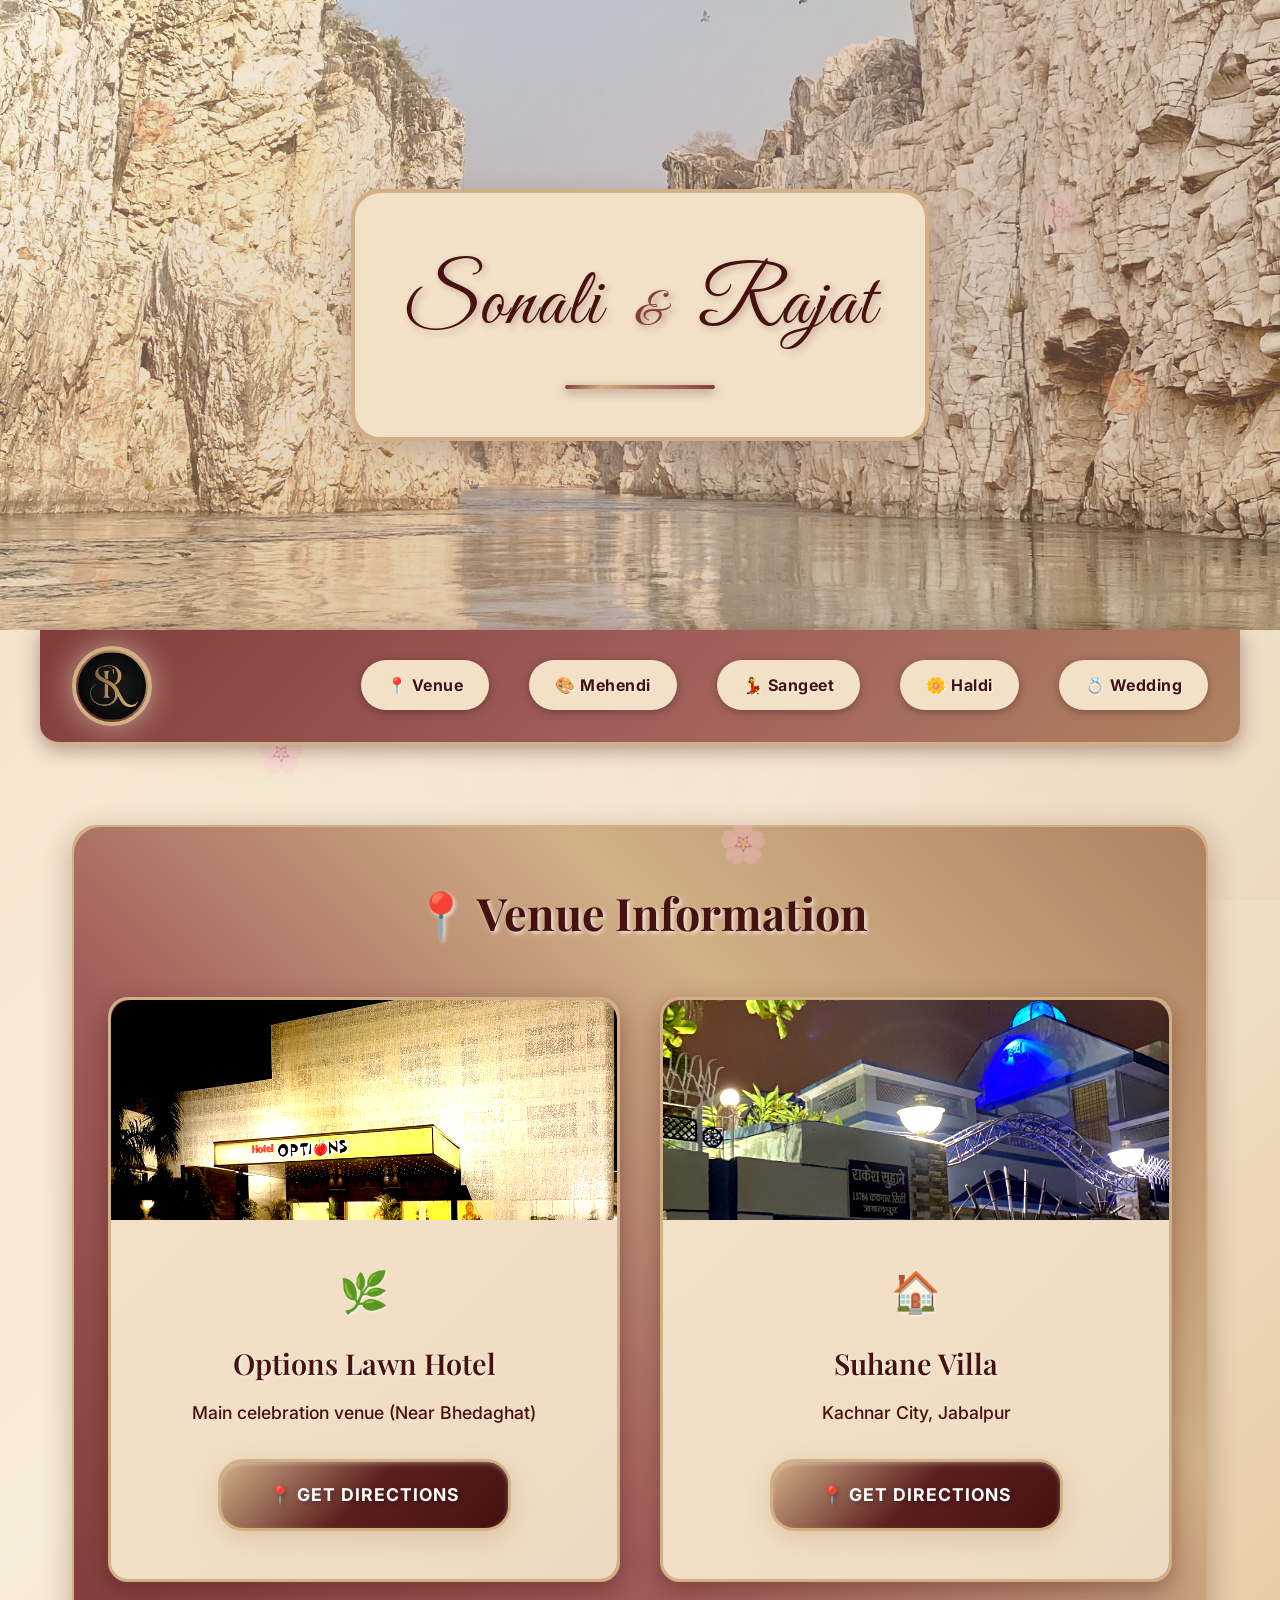
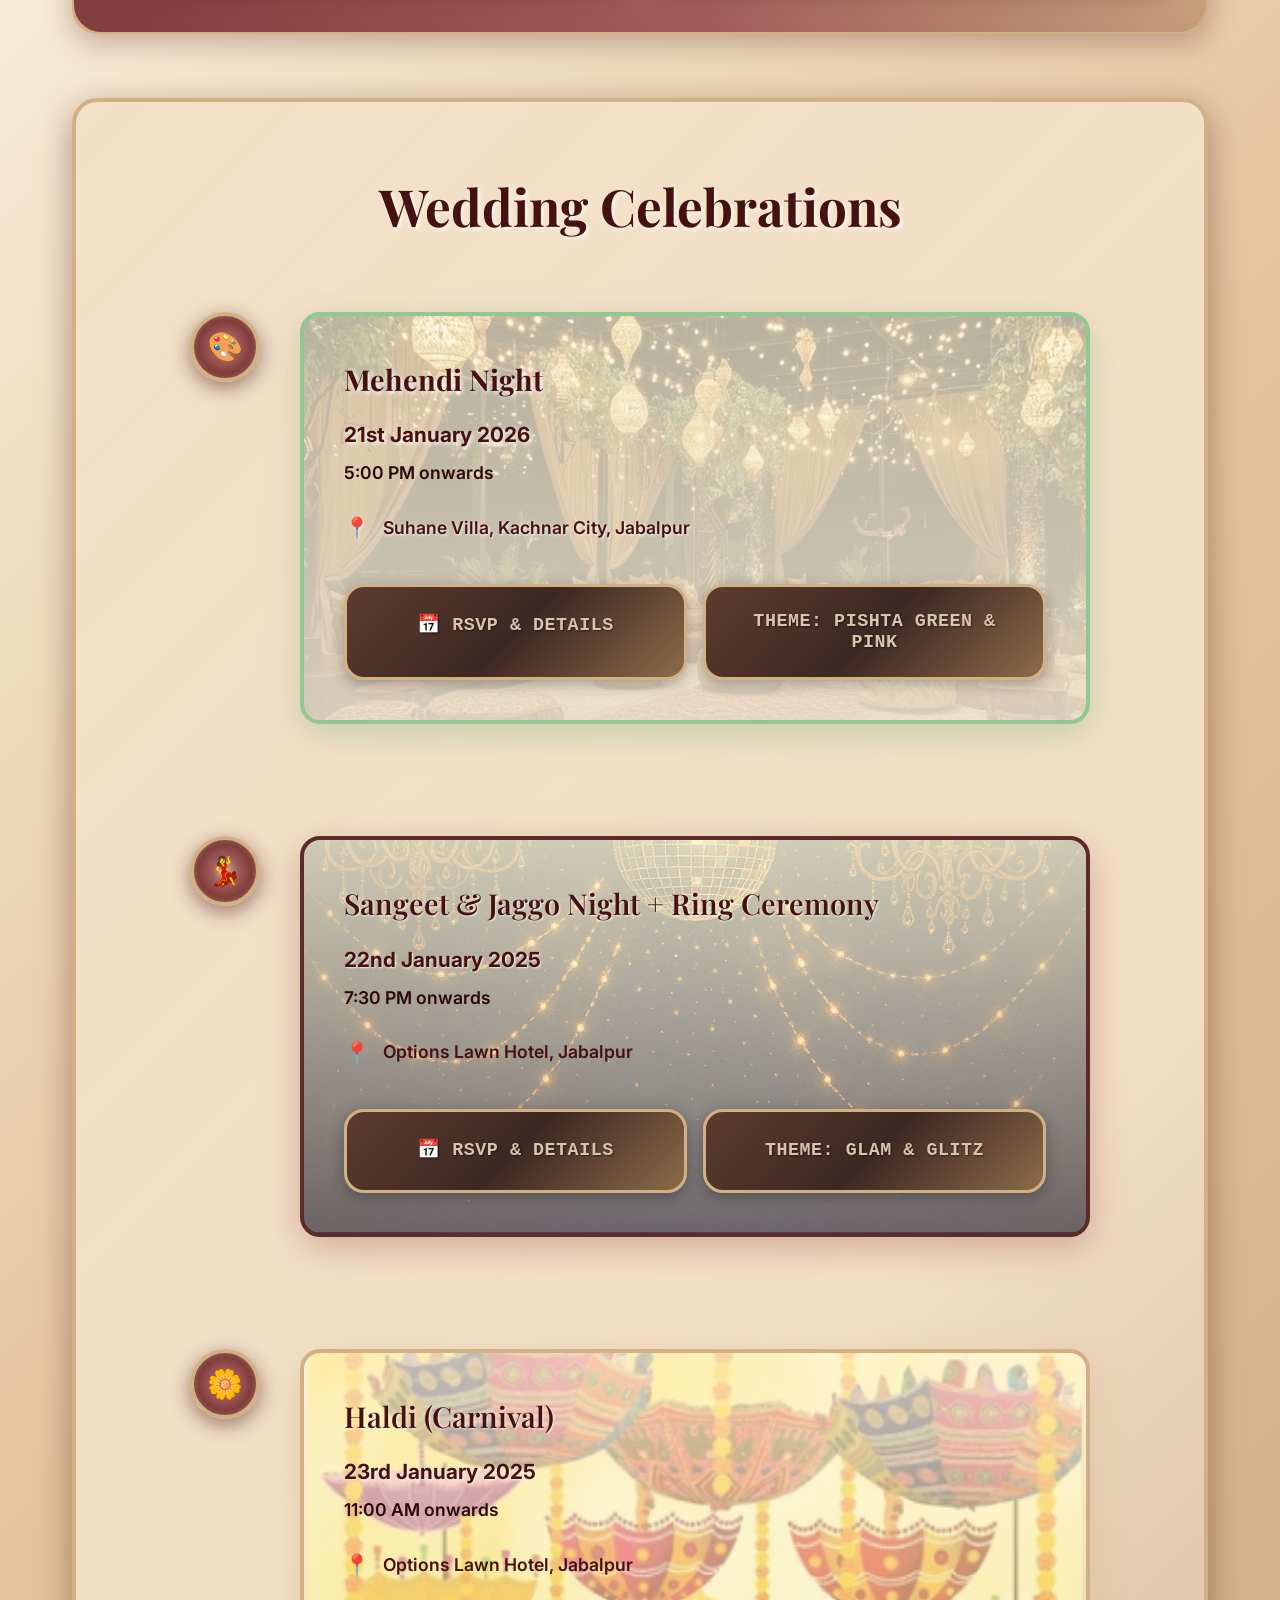
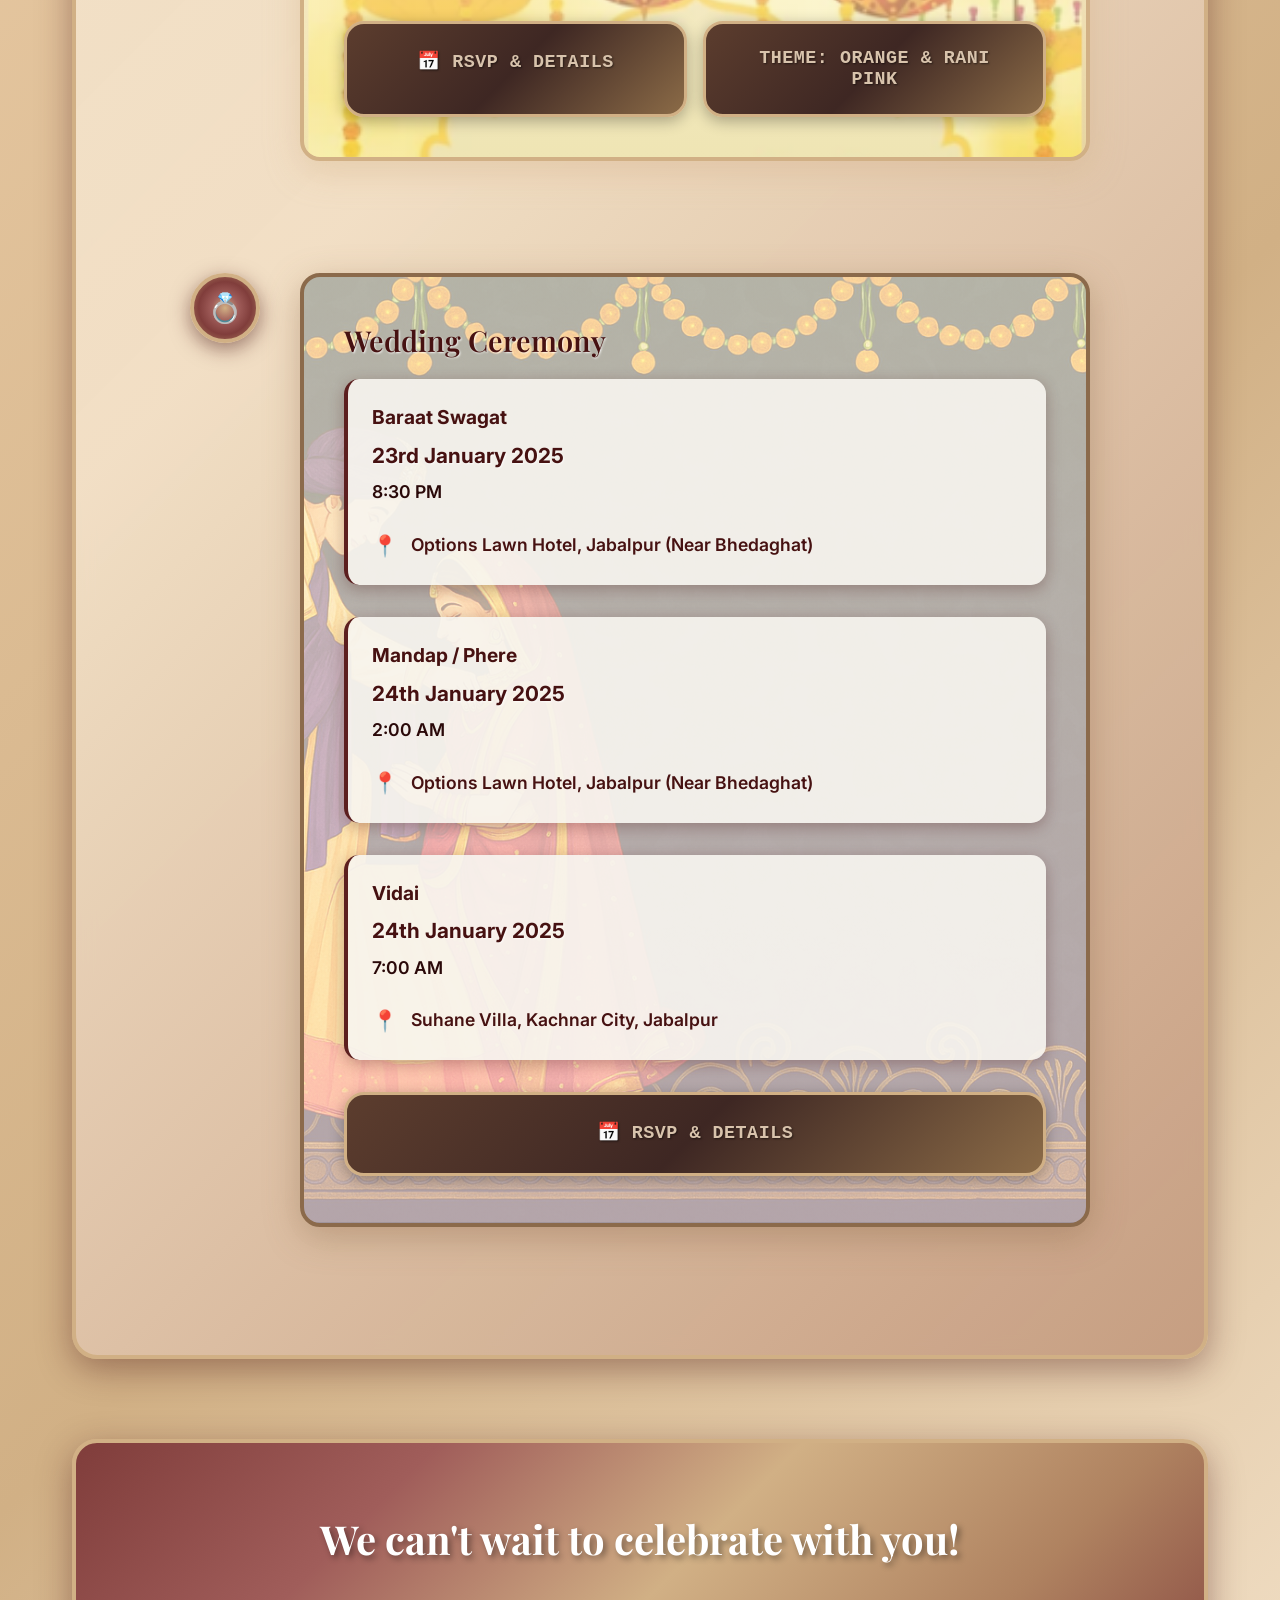
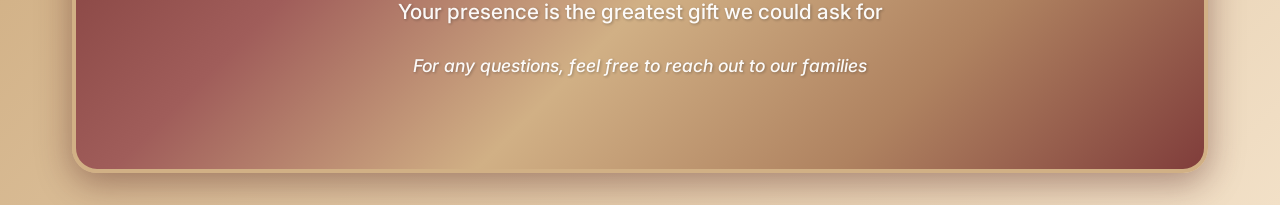
==== commit 6a801a4c: "adding themes" ====
--- a/index.html
+++ b/index.html
@@ -4,7 +4,7 @@
   <meta charset="UTF-8">
   <meta name="viewport" content="width=device-width, initial-scale=1.0">
   <title>Sonali & Rajat - Wedding Invitation</title>
-  <link rel="stylesheet" href="Styles.css">
+  <link rel="stylesheet" href="public/Styles.css">
   <link href="https://fonts.googleapis.com/css2?family=Playfair+Display:wght@400;600;700&family=Inter:wght@300;400;500;600&display=swap" rel="stylesheet">
 </head>
 <body>
@@ -21,7 +21,7 @@
   </div>
 
   <!-- Hero Section -->
-  <header class="hero" style="background-image: url('bhedaghat.jpeg');">
+  <header class="hero" style="background-image: url('public/bhedaghat.jpeg');">
     <div class="hero-overlay"></div>
     <div class="hero-content">
       <h1 class="couple-names">Sonali <span class="heart">&</span> Rajat</h1>
@@ -33,10 +33,11 @@
   <!-- Navigation Bar -->
   <nav class="nav">
     <div class="logo">
-      <img src="SR-logo.png" alt="Sonali & Rajat" class="logo-image">
+      <img src="public/SR-logo.png" alt="Sonali & Rajat" class="logo-image">
     </div>
     <ul class="nav-links">
       <li><a href="#venue">📍 Venue</a></li>
+      <li><a href="#mehendi">🎨 Mehendi</a></li>
       <li><a href="#sangeet">💃 Sangeet</a></li>
       <li><a href="#haldi">🌼 Haldi</a></li>
       <li><a href="#wedding">💍 Wedding</a></li>
@@ -54,7 +55,7 @@
         <div class="venue-cards">
           <div class="venue-card">
             <div class="venue-image">
-              <img src="hotel-options-lawns-is.jpg" alt="Options Lawns" loading="lazy">
+              <img src="public/hotel-options-lawns-is.jpg" alt="Options Lawns" loading="lazy">
             </div>
             <div class="venue-content">
               <div class="venue-icon">🌿</div>
@@ -67,7 +68,7 @@
           </div>
           <div class="venue-card">
             <div class="venue-image">
-              <img src="suhane_villa.jpeg" alt="Suhane Villa" loading="lazy">
+              <img src="public/suhane_villa.jpeg" alt="Suhane Villa" loading="lazy">
             </div>
             <div class="venue-content">
               <div class="venue-icon">🏠</div>
@@ -88,6 +89,36 @@
         <h2 class="timeline-title">Wedding Celebrations</h2>
         <div class="timeline">
           
+          <!-- Mehendi Event -->
+          <div id="mehendi" class="timeline-item">
+            <div class="timeline-icon">🎨</div>
+            <div class="timeline-content">
+              <div class="event-card mehendi">
+                <div class="event-header">
+                  <h3>Mehendi Night</h3>
+                </div>
+                <div class="event-details">
+                  <div class="event-time">
+                    <span class="date">21st January 2026</span>
+                    <span class="time">5:00 PM onwards</span>
+                  </div>
+                  <div class="event-location">
+                    <span class="location-icon">📍</span>
+                    <span>Suhane Villa, Kachnar City, Jabalpur</span>
+                  </div>
+                </div>
+                <div class="event-buttons">
+                  <a class="button event-button" href="#" target="_blank">
+                    📅 RSVP & Details
+                  </a>
+                  <button class="button event-button" onclick="openModal('mehendiModal')">
+                    Theme: Pishta Green & Pink
+                  </button>
+                </div>
+              </div>
+            </div>
+          </div>
+
           <!-- Sangeet Event -->
           <div id="sangeet" class="timeline-item">
             <div class="timeline-icon">💃</div>
@@ -95,7 +126,6 @@
               <div class="event-card sangeet">
                 <div class="event-header">
                   <h3>Sangeet & Jaggo Night + Ring Ceremony</h3>
-                  <span class="event-theme">Theme: Glam & Glitz</span>
                 </div>
                 <div class="event-details">
                   <div class="event-time">
@@ -107,9 +137,14 @@
                     <span>Options Lawn Hotel, Jabalpur</span>
                   </div>
                 </div>
-                <a class="button event-button" href="https://calendar.app.google/rFQUpXh5pGjinDVh7" target="_blank">
-                  📅 RSVP & Details
-                </a>
+                <div class="event-buttons">
+                  <a class="button event-button" href="https://calendar.app.google/rFQUpXh5pGjinDVh7" target="_blank">
+                    📅 RSVP & Details
+                  </a>
+                  <button class="button event-button" onclick="openModal('sangeetModal')">
+                    Theme: Glam & Glitz
+                  </button>
+                </div>
               </div>
             </div>
           </div>
@@ -121,7 +156,6 @@
               <div class="event-card haldi">
                 <div class="event-header">
                   <h3>Haldi (Carnival)</h3>
-                  <span class="event-theme">Theme: Orange & Rani Pink</span>
                 </div>
                 <div class="event-details">
                   <div class="event-time">
@@ -133,9 +167,14 @@
                     <span>Options Lawn Hotel, Jabalpur</span>
                   </div>
                 </div>
-                <a class="button event-button" href="https://calendar.app.google/4yP5H6n1PDJ5eTjg7" target="_blank">
-                  📅 RSVP & Details
-                </a>
+                <div class="event-buttons">
+                  <a class="button event-button" href="https://calendar.app.google/4yP5H6n1PDJ5eTjg7" target="_blank">
+                    📅 RSVP & Details
+                  </a>
+                  <button class="button event-button" onclick="openModal('haldiModal')">
+                    Theme: Orange & Rani Pink
+                  </button>
+                </div>
               </div>
             </div>
           </div>
@@ -195,6 +234,44 @@
         </div>
       </div>
     </section>
+
+    <!-- Theme Modals -->
+    <!-- Mehendi Theme Modal -->
+    <div id="mehendiModal" class="modal">
+      <div class="modal-content">
+        <span class="close" onclick="closeModal('mehendiModal')">&times;</span>
+        <h2>Mehendi Theme: Pishta Green & Pink 🎨</h2>
+        <p class="modal-description">Get inspired by these beautiful Mehendi looks!</p>
+        <div class="inspiration-gallery">
+          <img src="public/mehendi-theme.jpeg" alt="Mehendi Theme Inspiration">
+        </div>
+      </div>
+    </div>
+
+    <!-- Sangeet Theme Modal -->
+    <div id="sangeetModal" class="modal">
+      <div class="modal-content">
+        <span class="close" onclick="closeModal('sangeetModal')">&times;</span>
+        <h2>Sangeet Theme: Glam & Glitz ✨</h2>
+        <p class="modal-description">Get inspired by these stunning looks for our Sangeet night!</p>
+        <div class="inspiration-gallery">
+          <img src="public/sangeet-theme.jpg" alt="Sangeet Inspiration 1">
+        </div>
+      </div>
+    </div>
+
+    <!-- Haldi Theme Modal -->
+    <div id="haldiModal" class="modal">
+      <div class="modal-content">
+        <span class="close" onclick="closeModal('haldiModal')">&times;</span>
+        <h2>Haldi Theme: Orange & Rani Pink 🌼</h2>
+        <p class="modal-description">Embrace the vibrant carnival vibes with these colorful inspirations!</p>
+        <div class="inspiration-gallery">
+          <img src="public/haldi-theme.png" alt="Haldi Theme Inspiration">
+          <img src="public/haldi-theme2.png" alt="Haldi Theme 2 Inspiration">
+        </div>
+      </div>
+    </div>
 
     <!-- Footer Message -->
     <footer class="footer">
@@ -209,6 +286,27 @@
       </div>
     </footer>
   </main>
+
+  <!-- JavaScript for Modal -->
+  <script>
+    function openModal(modalId) {
+      document.getElementById(modalId).style.display = "block";
+      document.body.style.overflow = "hidden";
+    }
+
+    function closeModal(modalId) {
+      document.getElementById(modalId).style.display = "none";
+      document.body.style.overflow = "auto";
+    }
+
+    // Close modal when clicking outside of it
+    window.onclick = function(event) {
+      if (event.target.classList.contains('modal')) {
+        event.target.style.display = "none";
+        document.body.style.overflow = "auto";
+      }
+    }
+  </script>
 </body>
 </html>
 
--- a/public/Styles.css
+++ b/public/Styles.css
@@ -0,0 +1,1576 @@
+/* Import Google Fonts */
+@import url('https://fonts.googleapis.com/css2?family=Playfair+Display:wght@400;600;700&family=Inter:wght@300;400;500;600&family=Great+Vibes&display=swap');
+
+/* CSS Custom Properties */
+:root {
+  /* Primary Colors */
+  --primary-bg: #E4C59E;
+  --secondary: #AF8260;
+  --tertiary: #803D3B;
+  --dark: #461111;
+  
+  /* Lighter Shades */
+  --primary-bg-light: #F2E0C7;
+  --primary-bg-lighter: #F8EDD8;
+  --secondary-light: #C49B7F;
+  --tertiary-light: #A05D5A;
+  --dark-light: #5C1F1F;
+  
+  /* Darker Shades */
+  --primary-bg-dark: #D1B085;
+  --secondary-dark: #8B6A4B;
+  --tertiary-dark: #5C2B29;
+  --dark-darker: #2A0909;
+  
+  /* Text Colors */
+  --text-primary: #461111;
+  --text-secondary: #803D3B;
+  --text-light: #FFFFFF;
+}
+
+/* Reset and Base Styles */
+* {
+  margin: 0;
+  padding: 0;
+  box-sizing: border-box;
+}
+
+body {
+  font-family: 'Inter', sans-serif;
+  line-height: 1.6;
+  color: var(--text-primary);
+  background: linear-gradient(135deg, var(--primary-bg-light) 0%, var(--primary-bg-lighter) 25%, var(--primary-bg) 50%, var(--primary-bg-dark) 75%, var(--primary-bg-light) 100%);
+  min-height: 100vh;
+  position: relative;
+  overflow-x: hidden;
+}
+
+body::before {
+  content: '';
+  position: fixed;
+  top: 0;
+  left: 0;
+  width: 100%;
+  height: 100%;
+  background-image: 
+    radial-gradient(circle at 20% 20%, rgba(70, 17, 17, 0.05) 0%, transparent 50%),
+    radial-gradient(circle at 80% 80%, rgba(128, 61, 59, 0.05) 0%, transparent 50%),
+    radial-gradient(circle at 40% 60%, rgba(175, 130, 96, 0.05) 0%, transparent 50%);
+  pointer-events: none;
+  z-index: -1;
+}
+
+/* Floating Icons */
+.floating-icons {
+  position: fixed;
+  top: 0;
+  left: 0;
+  width: 100%;
+  height: 100%;
+  pointer-events: none;
+  z-index: 1;
+}
+
+.floating-icon {
+  position: absolute;
+  font-size: 2.5rem;
+  color: rgba(248, 118, 118, 0.3);
+  animation: float 8s ease-in-out infinite;
+  filter: drop-shadow(0 0 10px rgba(255, 255, 255, 0.2));
+}
+
+.floating-icon:nth-child(1) {
+  top: 10%;
+  left: 10%;
+  animation-delay: 0s;
+  animation-duration: 10s;
+}
+
+.floating-icon:nth-child(2) {
+  top: 20%;
+  right: 15%;
+  animation-delay: 2s;
+  animation-duration: 12s;
+}
+
+.floating-icon:nth-child(3) {
+  top: 60%;
+  left: 5%;
+  animation-delay: 4s;
+  animation-duration: 14s;
+}
+
+.floating-icon:nth-child(4) {
+  top: 40%;
+  right: 10%;
+  animation-delay: 1s;
+  animation-duration: 11s;
+}
+
+.floating-icon:nth-child(5) {
+  top: 80%;
+  left: 20%;
+  animation-delay: 3s;
+  animation-duration: 13s;
+}
+
+.floating-icon:nth-child(6) {
+  top: 70%;
+  right: 25%;
+  animation-delay: 5s;
+  animation-duration: 9s;
+}
+
+.floating-icon:nth-child(7) {
+  top: 30%;
+  left: 50%;
+  animation-delay: 6s;
+  animation-duration: 15s;
+}
+
+.floating-icon:nth-child(8) {
+  top: 90%;
+  right: 40%;
+  animation-delay: 7s;
+  animation-duration: 10s;
+}
+
+@keyframes float {
+  0%, 100% {
+    transform: translateY(0px) translateX(0px) rotate(0deg);
+    opacity: 0.3;
+  }
+  25% {
+    transform: translateY(-20px) translateX(10px) rotate(90deg);
+    opacity: 0.6;
+  }
+  50% {
+    transform: translateY(-10px) translateX(-15px) rotate(180deg);
+    opacity: 0.4;
+  }
+  75% {
+    transform: translateY(-30px) translateX(5px) rotate(270deg);
+    opacity: 0.5;
+  }
+}
+
+/* Navigation Styles */
+.nav {
+  background: linear-gradient(135deg, var(--tertiary) 0%, var(--tertiary-light) 50%, var(--secondary) 100%);
+  backdrop-filter: blur(15px);
+  box-shadow: 0 4px 20px rgba(70, 17, 17, 0.4);
+  padding: 1rem 0;
+  position: sticky;
+  top: 0;
+  z-index: 1000;
+  border-bottom: 3px solid var(--primary-bg-dark);
+  display: flex;
+  justify-content: space-between;
+  align-items: center;
+  max-width: 1200px;
+  margin: 0 auto;
+  padding: 1rem 2rem;
+  border-radius: 0 0 20px 20px;
+}
+
+/* Logo with Image */
+.logo {
+  display: flex;
+  align-items: center;
+}
+
+.logo-image {
+  height: 80px;
+  width: 80px;
+  border-radius: 50%;
+  object-fit: cover;
+  filter: drop-shadow(0 0 15px rgba(242, 224, 199, 0.6));
+  border: 4px solid var(--primary-bg-dark);
+  background: linear-gradient(45deg, var(--dark), var(--primary-bg-dark));
+  padding: 2px;
+}
+
+.nav-links {
+  display: flex;
+  list-style: none;
+  gap: 2.5rem;
+}
+
+.nav-links a {
+  text-decoration: none;
+  color: var(--dark);
+  font-weight: 700;
+  padding: 0.8rem 1.5rem;
+  border-radius: 25px;
+  font-size: 1rem;
+  letter-spacing: 0.5px;
+  border: 2px solid transparent;
+  background-color: var(--primary-bg-light);
+  text-shadow: 1px 1px 2px rgba(255, 255, 255, 0.8);
+  box-shadow: 0 2px 8px rgba(0, 0, 0, 0.3);
+}
+
+.nav-links a:hover {
+  color: var(--dark);
+  border: 2px solid var(--primary-bg-dark);
+  box-shadow: 0 8px 25px rgba(209, 176, 133, 0.5);
+  background-color: var(--primary-bg);
+}
+
+/* Hero Section with Background Image */
+.hero {
+  background-size: cover;
+  background-position: center;
+  background-repeat: no-repeat;
+  color: var(--text-primary);
+  text-align: center;
+  padding: 6rem 2rem;
+  position: relative;
+  overflow: hidden;
+  min-height: 70vh;
+  display: flex;
+  align-items: center;
+  justify-content: center;
+}
+
+.hero-overlay {
+  position: absolute;
+  top: 0;
+  left: 0;
+  right: 0;
+  bottom: 0;
+  background: linear-gradient(135deg, rgba(242, 224, 199, 0.4) 0%, rgba(196, 155, 127, 0.5) 50%, rgba(175, 130, 96, 0.4) 100%);
+  z-index: 1;
+}
+
+.hero-content {
+  position: relative;
+  z-index: 2;
+  max-width: 800px;
+  margin: 0 auto;
+  animation: fadeInUp 1.5s ease-out;
+  background: var(--primary-bg-light);
+  padding: 3rem;
+  border-radius: 30px;
+  border: 4px solid var(--primary-bg-dark);
+  box-shadow: 0 10px 30px rgba(70, 17, 17, 0.2);
+}
+
+.couple-names {
+  font-family: 'Great Vibes', cursive;
+  font-size: 5rem;
+  font-weight: 400;
+  margin-bottom: 1rem;
+  letter-spacing: 2px;
+  text-shadow: 3px 3px 6px rgba(128, 61, 59, 0.3);
+  color: var(--dark);
+  animation: glow 2s ease-in-out infinite alternate;
+}
+
+.heart {
+  color: var(--tertiary);
+  font-size: 3rem;
+  margin: 0 1rem;
+  text-shadow: 3px 3px 6px rgba(128, 61, 59, 0.5);
+  animation: pulse 2s ease-in-out infinite;
+}
+
+.tagline {
+  font-size: 1.4rem;
+  font-weight: 400;
+  margin-bottom: 2rem;
+  opacity: 0.95;
+  text-shadow: 2px 2px 4px rgba(175, 130, 96, 0.3);
+  background: linear-gradient(135deg, var(--secondary) 0%, var(--tertiary) 100%);
+  background-clip: text;
+  -webkit-background-clip: text;
+  -webkit-text-fill-color: transparent;
+  color: var(--secondary);
+}
+
+.decorative-line {
+  width: 150px;
+  height: 4px;
+  background: linear-gradient(135deg, var(--tertiary) 0%, var(--primary-bg-dark) 25%, var(--secondary) 50%, var(--tertiary-light) 75%, var(--tertiary) 100%);
+  margin: 0 auto;
+  border-radius: 10px;
+  box-shadow: 0 3px 10px rgba(70, 17, 17, 0.5);
+  animation: shimmer 3s ease-in-out infinite;
+}
+
+/* Main Content */
+main {
+  max-width: 1200px;
+  margin: 0 auto;
+  padding: 2rem;
+}
+
+/* Container */
+.container {
+  max-width: 100%;
+}
+
+/* Section Styles */
+.event-section {
+  background: linear-gradient(135deg, var(--primary-bg-light) 0%, rgba(242, 224, 199, 0.95) 50%, rgba(196, 155, 127, 0.95) 100%);
+  margin: 3rem 0;
+  padding: 3rem 2rem;
+  border-radius: 25px;
+  box-shadow: 0 8px 30px rgba(70, 17, 17, 0.3);
+  border: 4px solid var(--primary-bg-dark);
+  position: relative;
+  backdrop-filter: blur(10px);
+}
+
+.event-section::before {
+  content: '';
+  position: absolute;
+  top: -2px;
+  left: -2px;
+  right: -2px;
+  bottom: -2px;
+  background: linear-gradient(45deg, var(--tertiary), var(--tertiary-light), var(--primary-bg-dark), var(--secondary));
+  border-radius: 27px;
+  z-index: -1;
+}
+
+.section-header {
+  text-align: center;
+  margin-bottom: 3rem;
+}
+
+.section-header h2 {
+  font-family: 'Playfair Display', serif;
+  font-size: 2.8rem;
+  color: var(--dark);
+  margin-bottom: 0.5rem;
+  font-weight: 700;
+  text-shadow: 2px 2px 4px rgba(255, 255, 255, 0.8);
+}
+
+.section-subtitle {
+  font-size: 1.2rem;
+  background: linear-gradient(135deg, var(--secondary) 0%, var(--tertiary) 100%);
+  background-clip: text;
+  -webkit-background-clip: text;
+  -webkit-text-fill-color: transparent;
+  color: var(--secondary);
+  font-weight: 500;
+}
+
+/* Venue Cards with Images */
+.venue-cards {
+  display: grid;
+  grid-template-columns: repeat(auto-fit, minmax(350px, 1fr));
+  gap: 2.5rem;
+  margin-top: 2rem;
+}
+
+.venue-card {
+  background: linear-gradient(135deg, var(--tertiary) 0%, var(--tertiary-light) 25%, var(--primary-bg-dark) 50%, var(--secondary) 75%, var(--tertiary) 100%);
+  border-radius: 20px;
+  overflow: hidden;
+  border: 3px solid var(--primary-bg-dark);
+  box-shadow: 0 8px 25px rgba(70, 17, 17, 0.4);
+  position: relative;
+}
+
+.venue-card::before {
+  content: '';
+  position: absolute;
+  top: -2px;
+  left: -2px;
+  right: -2px;
+  bottom: -2px;
+  background: linear-gradient(45deg, var(--dark), var(--dark-light), var(--primary-bg-dark));
+  border-radius: 22px;
+  z-index: -1;
+  opacity: 0;
+}
+
+.venue-card:hover::before {
+  opacity: 1;
+}
+
+.venue-image {
+  width: 100%;
+  height: 220px;
+  overflow: hidden;
+  position: relative;
+  border-radius: 20px 20px 0 0;
+}
+
+.venue-image img {
+  width: 100%;
+  height: 100%;
+  object-fit: cover;
+  filter: brightness(1.1) contrast(1.2) saturate(1.3);
+}
+
+.venue-card:hover .venue-image img {
+  transform: scale(1.15);
+  filter: brightness(1.2) contrast(1.3) saturate(1.4);
+}
+
+.venue-content {
+  padding: 2.5rem;
+  text-align: center;
+  background: linear-gradient(135deg, var(--primary-bg-light) 0%, rgba(242, 224, 199, 0.95) 100%);
+}
+
+.venue-icon {
+  font-size: 2.5rem;
+  margin-bottom: 1rem;
+  color: var(--dark);
+  text-shadow: 1px 1px 3px rgba(255, 255, 255, 0.8);
+}
+
+.venue-card h3 {
+  font-family: 'Playfair Display', serif;
+  font-size: 1.8rem;
+  color: var(--dark);
+  margin-bottom: 0.8rem;
+  text-shadow: 1px 1px 2px rgba(255, 255, 255, 0.8);
+  font-weight: 600;
+}
+
+.venue-card p {
+  color: var(--dark);
+  margin-bottom: 2rem;
+  font-size: 1.1rem;
+  font-weight: 500;
+}
+
+/* Timeline Section */
+.timeline-section {
+  background: linear-gradient(135deg, var(--primary-bg-light) 0%, rgba(242, 224, 199, 0.95) 50%, rgba(196, 155, 127, 0.95) 100%);
+  margin: 4rem 0;
+  padding: 4rem 2rem;
+  border-radius: 25px;
+  box-shadow: 0 10px 35px rgba(70, 17, 17, 0.4);
+  border: 4px solid var(--primary-bg-dark);
+  position: relative;
+  backdrop-filter: blur(10px);
+}
+
+.timeline-section::before {
+  content: '';
+  position: absolute;
+  top: -3px;
+  left: -3px;
+  right: -3px;
+  bottom: -3px;
+  background: linear-gradient(45deg, var(--tertiary), var(--tertiary-light), var (--primary-bg-dark), var(--secondary));
+  border-radius: 28px;
+  z-index: -1;
+}
+
+.timeline-title {
+  font-family: 'Playfair Display', serif;
+  font-size: 3.2rem;
+  color: var (--dark);
+  text-align: center;
+  margin-bottom: 4rem;
+  font-weight: 700;
+  text-shadow: 2px 2px 4px rgba(255, 255, 255, 0.8);
+}
+
+.timeline {
+  max-width: 900px;
+  margin: 0 auto;
+  display: flex;
+  flex-direction: column;
+  gap: 3rem;
+}
+
+.timeline-item {
+  display: flex;
+  margin-bottom: 4rem;
+  align-items: flex-start;
+  gap: 2.5rem;
+}
+
+.timeline-icon {
+  background: radial-gradient(circle, var(--primary-bg-dark) 0%, var(--tertiary-light) 30%, var(--tertiary) 60%, var(--secondary) 100%);
+  color: var(--text-light);
+  width: 70px;
+  height: 70px;
+  border-radius: 50%;
+  display: flex;
+  align-items: center;
+  justify-content: center;
+  font-size: 1.8rem;
+  flex-shrink: 0;
+  box-shadow: 0 6px 20px rgba(70, 17, 17, 0.5);
+  border: 4px solid var(--primary-bg-dark);
+  font-weight: 700;
+}
+
+.timeline-content {
+  flex: 1;
+}
+
+.event-card {
+  background: linear-gradient(135deg, var(--tertiary) 0%, var(--tertiary-light) 25%, var(--primary-bg-dark) 50%, var(--secondary) 75%, var(--tertiary) 100%);
+  padding: 2.5rem;
+  border-radius: 20px;
+  border: 3px solid var(--primary-bg-dark);
+  backdrop-filter: blur(10px);
+  position: relative;
+  overflow: hidden;
+  transition: all 0.3s ease;
+}
+
+.event-card::before {
+  content: '';
+  position: absolute;
+  top: -2px;
+  left: -2px;
+  right: -2px;
+  bottom: -2px;
+  background: linear-gradient(45deg, var(--tertiary), var(--tertiary-light), var(--primary-bg-dark), var(--secondary));
+  border-radius: 22px;
+  z-index: -1;
+  opacity: 0;
+  transition: opacity 0.3s ease;
+}
+
+.event-card:hover::before {
+  opacity: 1;
+}
+
+/* Mehendi Event Special Background */
+.event-card.mehendi {
+  background-image: linear-gradient(rgba(255, 248, 220, 0.7), rgba(240, 230, 210, 0.88)), url('mehendi-bg.jpg');
+  background-size: cover;
+  background-position: center;
+  background-repeat: no-repeat;
+  border: 4px solid #92c792;
+  box-shadow: 0 10px 35px rgba(134, 177, 135, 0.4);
+}
+
+.event-card.mehendi:hover {
+  transform: translateX(15px) scale(1.02);
+  box-shadow: 0 15px 45px rgba(134, 177, 135, 0.5);
+}
+
+.event-card.mehendi h3 {
+  color: var(--dark);
+  text-shadow: 2px 2px 4px rgba(255, 255, 255, 0.95);
+  font-weight: 700;
+}
+
+.event-card.mehendi .date {
+  color: var(--dark);
+  text-shadow: 2px 2px 4px rgba(255, 255, 255, 0.95);
+  font-weight: 700;
+}
+
+
+.event-card.mehendi .event-location {
+  text-shadow: 1px 1px 3px rgba(255, 255, 255, 0.9);
+}
+
+.event-card.mehendi .event-location span {
+  color: var(--dark);
+  font-weight: 600;
+}
+
+/* Sangeet Event Special Background */
+.event-card.sangeet {
+  background-image: linear-gradient(rgba(255, 248, 220, 0.8), rgba(255, 228, 225, 0.4)), url('Sangeet-bg.jpeg');
+  background-size: cover;
+  background-position: center;
+  background-repeat: no-repeat;
+  border: 4px solid var(--tertiary-dark);
+  box-shadow: 0 10px 35px rgba(160, 93, 90, 0.4);
+}
+
+.event-card.sangeet:hover {
+  transform: translateX(15px) scale(1.02);
+  box-shadow: 0 15px 45px rgba(128, 61, 59, 0.5);
+}
+
+/* Wedding Event Special Background */
+.event-card.wedding {
+  background-image: linear-gradient(rgba(255, 248, 220, 0.7), rgba(255, 228, 225, 0.7)), url('wedding-bg.jpeg');
+  background-size: cover;
+  background-position: center;
+  background-repeat: no-repeat;
+  border: 4px solid var(--secondary-dark);
+  box-shadow: 0 10px 35px rgba(139, 106, 75, 0.4);
+}
+
+.event-card.wedding:hover {
+  transform: translateX(15px) scale(1.02);
+  box-shadow: 0 15px 45px rgba(128, 61, 59, 0.5);
+}
+
+/* Haldi Event Special Background */
+.event-card.haldi {
+  background-image: linear-gradient(rgba(255, 248, 220, 0.7), rgba(240, 230, 140, 0.4)), url('haldi.png');
+  background-size: cover;
+  background-position: center;
+  background-repeat: no-repeat;
+  border: 4px solid var(--primary-bg-dark);
+  box-shadow: 0 10px 35px rgba(209, 176, 133, 0.4);
+}
+
+.event-card.haldi:hover {
+  transform: translateX(15px) scale(1.02);
+  box-shadow: 0 15px 45px rgba(209, 176, 133, 0.5);
+}
+
+/* Reception Event Special Background */
+.event-card.reception {
+  background-image: linear-gradient(rgba(255, 248, 220, 0.85), rgba(255, 228, 225, 0.75)), url('Sangeet-bg.jpeg');
+  background-size: cover;
+  background-position: center;
+  background-repeat: no-repeat;
+  border: 4px solid var(--tertiary-dark);
+  box-shadow: 0 10px 35px rgba(160, 93, 90, 0.4);
+}
+
+.event-card.reception:hover {
+  transform: translateX(15px) scale(1.02);
+  box-shadow: 0 15px 45px rgba(128, 61, 59, 0.5);
+}
+
+.event-card.reception h3 {
+  color: var(--dark);
+  text-shadow: 2px 2px 4px rgba(255, 255, 255, 0.95);
+  font-weight: 700;
+}
+
+.event-card.reception .date {
+  color: var(--dark);
+  text-shadow: 2px 2px 4px rgba(255, 255, 255, 0.95);
+  font-weight: 700;
+}
+
+.event-card.reception .time {
+  color: #8B4513;
+  text-shadow: 1px 1px 3px rgba(255, 255, 255, 0.9);
+  font-weight: 600;
+}
+
+.event-card.reception .event-location {
+  text-shadow: 1px 1px 3px rgba(255, 255, 255, 0.9);
+}
+
+.event-card.reception .event-location span {
+  color: var(--dark);
+  font-weight: 600;
+}
+
+.event-header {
+  display: flex;
+  justify-content: space-between;
+  align-items: center;
+  margin-bottom: 1rem;
+}
+
+.event-card h3 {
+  font-family: 'Playfair Display', serif;
+  font-size: 1.8rem;
+  color: var(--dark);
+  font-weight: 600;
+  text-shadow: 1px 1px 2px rgba(255, 255, 255, 0.8);
+}
+
+.event-theme {
+  background: linear-gradient(135deg, var(--dark-light) 0%, var(--dark) 100%);
+  color: var(--text-light);
+  padding: 0.5rem 1.5rem;
+  border-radius: 25px;
+  font-size: 0.9rem;
+  font-weight: 700;
+  box-shadow: 0 3px 10px rgba(70, 17, 17, 0.4);
+  border: 2px solid var(--primary-bg-dark);
+}
+
+.event-details {
+  margin-bottom: 1rem;
+}
+
+.event-time {
+  display: flex;
+  flex-direction: column;
+  gap: 0.5rem;
+  margin-bottom: 1.5rem;
+}
+
+.date {
+  font-weight: 700;
+  color: var(--dark);
+  font-size: 1.3rem;
+  text-shadow: 1px 1px 2px rgba(255, 255, 255, 0.8);
+}
+
+.time {
+  color: #2A0909;
+  font-size: 1.1rem;
+  font-weight: 600;
+}
+
+.event-location {
+  display: flex;
+  align-items: center;
+  gap: 0.8rem;
+  color: var (--dark);
+  font-weight: 600;
+  font-size: 1.1rem;
+}
+
+.location-icon {
+  font-size: 1.3rem;
+  color: var(--dark-light);
+}
+
+.wedding-events {
+  display: flex;
+  flex-direction: column;
+  gap: 2rem;
+}
+
+.sub-event {
+  background: rgba(248, 246, 240, 0.9);
+  padding: 1.5rem;
+  line-height: 1.5;
+  border-radius: 15px;
+  border-left: 4px solid var(--dark-light);
+  box-shadow: 0 4px 15px rgba(70, 17, 17, 0.3);
+  color: var(--dark);
+}
+
+.sub-event:hover {
+  transform: translateX(10px);
+  box-shadow: 0 6px 20px rgba(175, 130, 96, 0.3);
+}
+
+.sub-event strong {
+  color: var(--dark);
+  font-size: 1.2rem;
+  display: block;
+  margin-bottom: 0.5rem;
+}
+
+/* Button Styles */
+.button {
+  display: inline-block;
+  background: linear-gradient(135deg, var(--dark) 0%, var(--dark-light) 25%, var(--primary-bg-dark) 50%, var(--secondary) 75%, var(--dark) 100%);
+  color: var(--text-light);
+  text-decoration: none;
+  padding: 1.2rem 3rem;
+  border-radius: 25px;
+  font-weight: 700;
+  text-align: center;
+  box-shadow: 0 8px 25px rgba(70, 17, 17, 0.4), inset 0 2px 0 rgba(255, 255, 255, 0.3);
+  border: 3px solid var(--primary-bg-dark);
+  cursor: pointer;
+  font-size: 1.1rem;
+  letter-spacing: 1px;
+  text-transform: uppercase;
+  text-shadow: 2px 2px 4px rgba(0, 0, 0, 0.3);
+  position: relative;
+  overflow: hidden;
+}
+
+.button::before {
+  content: '';
+  position: absolute;
+  top: 0;
+  left: -100%;
+  width: 100%;
+  height: 100%;
+  background: linear-gradient(90deg, transparent, rgba(255, 255, 255, 0.6), transparent);
+  transition: left 0.6s ease;
+}
+
+.button:hover::before {
+  left: 100%;
+}
+
+.button:hover {
+  transform: translateY(-5px) scale(1.1);
+  box-shadow: 0 15px 45px rgba(70, 17, 17, 0.6), inset 0 2px 0 rgba(255, 255, 255, 0.4);
+  background: linear-gradient(135deg, var(--secondary) 0%, var(--primary-bg-dark) 25%, var(--dark-light) 50%, var(--dark) 75%, var(--secondary) 100%);
+  border-color: var(--primary-bg-dark);
+  text-shadow: 3px 3px 6px rgba(0, 0, 0, 0.4);
+  color: var(--text-light);
+}
+
+.button.primary {
+  background: linear-gradient(135deg, var(--primary-bg-dark) 0%, var(--dark-light) 50%, var(--dark) 100%);
+  border: 3px solid var(--primary-bg-dark);
+  box-shadow: 0 8px 25px rgba(209, 176, 133, 0.5), inset 0 2px 4px rgba(255, 255, 255, 0.3);
+}
+
+.button.primary:hover {
+  background: linear-gradient(135deg, var(--dark) 0%, var(--dark-light) 50%, var(--primary-bg-dark) 100%);
+  border-color: var(--primary-bg-dark);
+  box-shadow: 0 18px 50px rgba(70, 17, 17, 0.7), inset 0 2px 4px rgba(255, 255, 255, 0.4);
+}
+
+.event-button {
+  width: 100%;
+  margin-top: 1rem;
+  background: linear-gradient(135deg, #5c3d2e 0%, #3e2723 50%, #8b6b47 100%);
+  border: 3px solid #d1b085;
+  padding: 1.5rem 2rem;
+  font-size: 1.15rem;
+  font-family: monospace;
+  font-weight: 700;
+  letter-spacing: 0.5px;
+  border-radius: 20px;
+  color: #d8c3ac;
+  text-shadow: 1px 1px 2px rgba(0, 0, 0, 0.5);
+  box-shadow: 0 4px 15px rgba(0, 0, 0, 0.3);
+  transition: all 0.3s ease;
+  position: relative;
+  overflow: hidden;
+}
+
+.event-button::before {
+  content: '';
+  position: absolute;
+  top: 0;
+  left: -100%;
+  width: 100%;
+  height: 100%;
+  background: linear-gradient(90deg, transparent, rgba(255, 255, 255, 0.2), transparent);
+  transition: left 0.5s ease;
+}
+
+.event-button:hover::before {
+  left: 100%;
+}
+
+.event-button:hover {
+  background: linear-gradient(135deg, #6e4a33 0%, #4a2f28 50%, #a0825a 100%);
+  border-color: #e8c79a;
+  transform: translateY(-2px);
+  box-shadow: 0 6px 20px rgba(0, 0, 0, 0.4);
+}
+
+.event-button:active {
+  transform: translateY(0);
+  box-shadow: 0 3px 10px rgba(0, 0, 0, 0.3);
+}
+
+/* Footer */
+.footer {
+  background: linear-gradient(135deg, var(--tertiary) 0%, var(--tertiary-light) 25%, var(--primary-bg-dark) 50%, var(--secondary) 75%, var(--tertiary) 100%);
+  color: var(--text-light);
+  text-align: center;
+  padding: 4rem 2rem;
+  margin-top: 5rem;
+  border-radius: 25px;
+  border: 4px solid var(--primary-bg-dark);
+  box-shadow: 0 10px 35px rgba(70, 17, 17, 0.4);
+  position: relative;
+}
+
+.footer::before {
+  content: '';
+  position: absolute;
+  top: -3px;
+  left: -3px;
+  right: -3px;
+  bottom: -3px;
+  background: linear-gradient(45deg, var(--dark), var(--dark-light), var(--primary-bg-dark), var(--secondary));
+  border-radius: 28px;
+  z-index: -1;
+}
+
+.footer-content h3 {
+  font-family: 'Playfair Display', serif;
+  font-size: 2.5rem;
+  margin-bottom: 1.5rem;
+  font-weight: 700;
+  color: var(--text-light);
+  text-shadow: 3px 3px 6px rgba(0, 0, 0, 0.4);
+}
+
+.footer-content p {
+  font-size: 1.3rem;
+  opacity: 0.95;
+  margin-bottom: 1.5rem;
+  color: var(--text-light);
+  font-weight: 500;
+  text-shadow: 1px 1px 3px rgba(0, 0, 0, 0.3);
+}
+
+.contact-info p {
+  font-size: 1.1rem;
+  font-style: italic;
+  color: var(--text-light);
+}
+
+/* Enhanced Animations */
+@keyframes fadeInUp {
+  from {
+    opacity: 0;
+    transform: translateY(40px);
+  }
+  to {
+    opacity: 1;
+    transform: translateY(0);
+  }
+}
+
+@keyframes glow {
+  from {
+    text-shadow: 0 0 10px rgba(128, 61, 59, 0.6);
+  }
+  to {
+    text-shadow: 0 0 25px rgba(128, 61, 59, 0.9), 0 0 35px rgba(209, 176, 133, 0.8);
+  }
+}
+
+@keyframes pulse {
+  0%, 100% {
+    transform: scale(1);
+  }
+  50% {
+    transform: scale(1.15);
+  }
+}
+
+@keyframes shimmer {
+  0%, 100% {
+    box-shadow: 0 3px 10px rgba(128, 61, 59, 0.5);
+  }
+  50% {
+    box-shadow: 0 3px 20px rgba(128, 61, 59, 0.9), 0 0 30px rgba(209, 176, 133, 0.8);
+  }
+}
+
+@keyframes slideInLeft {
+  from {
+    opacity: 0;
+    transform: translateX(-60px);
+  }
+  to {
+    opacity: 1;
+    transform: translateX(0);
+  }
+}
+
+@keyframes slideInUp {
+  from {
+    opacity: 0;
+    transform: translateY(60px);
+  }
+  to {
+    opacity: 1;
+    transform: translateY(0);
+  }
+}
+
+@keyframes borderGlow {
+  0%, 100% {
+    background: linear-gradient(45deg, var(--tertiary), var(--primary-bg-dark), var(--secondary), var(--primary-bg));
+  }
+  25% {
+    background: linear-gradient(45deg, var(--primary-bg-dark), var(--secondary), var(--primary-bg), var(--tertiary));
+  }
+  50% {
+    background: linear-gradient(45deg, var(--secondary), var(--primary-bg), var(--tertiary), var(--primary-bg-dark));
+  }
+  75% {
+    background: linear-gradient(45deg, var(--primary-bg), var(--tertiary), var(--primary-bg-dark), var(--secondary));
+  }
+}
+
+@keyframes iconPulse {
+  0%, 100% {
+    box-shadow: 0 6px 20px rgba(128, 61, 59, 0.5);
+  }
+  50% {
+    box-shadow: 0 8px 30px rgba(128, 61, 59, 0.8), 0 0 25px rgba(209, 176, 133, 0.6);
+  }
+}
+
+@keyframes bounce {
+  0%, 20%, 50%, 80%, 100% {
+    transform: translateY(0);
+  }
+  40% {
+    transform: translateY(-10px);
+  }
+  60% {
+    transform: translateY(-5px);
+  }
+}
+
+/* Responsive Design */
+@media (max-width: 768px) {
+  .nav {
+    flex-direction: column;
+    gap: 1rem;
+    padding: 1rem;
+    border-radius: 0 0 20px 20px;
+  }
+  
+  .nav-links {
+    gap: 1rem;
+    flex-wrap: wrap;
+    justify-content: center;
+  }
+  
+  .nav-links a {
+    padding: 0.6rem 1.2rem;
+    font-size: 0.9rem;
+  }
+  
+  .logo-image {
+    height: 60px;
+    width: 60px;
+  }
+  
+  .couple-names {
+    font-size: 3.5rem;
+    line-height: 1.1;
+  }
+  
+  .heart {
+    font-size: 2.5rem;
+    margin: 0 0.5rem;
+  }
+  
+  .hero {
+    padding: 4rem 1rem;
+    min-height: 60vh;
+  }
+  
+  .hero-content {
+    padding: 2rem;
+  }
+  
+  .venue-cards {
+    grid-template-columns: 1fr;
+    gap: 2rem;
+  }
+  
+  .venue-image {
+    height: 200px;
+  }
+  
+  .venue-content {
+    padding: 2rem;
+  }
+  
+  .timeline-item {
+    flex-direction: row;
+    gap: 1.5rem;
+  }
+  
+  .timeline-icon {
+    width: 60px;
+    height: 60px;
+    font-size: 1.5rem;
+    flex-shrink: 0;
+  }
+  
+  .event-header {
+    flex-direction: column;
+    gap: 1rem;
+    text-align: left;
+  }
+  
+  .event-theme {
+    align-self: flex-start;
+    font-size: 0.8rem;
+    padding: 0.4rem 1rem;
+  }
+  
+  .timeline-title {
+    font-size: 2.8rem;
+    margin-bottom: 3rem;
+  }
+  
+  .section-header h2 {
+    font-size: 2.2rem;
+  }
+  
+  .floating-icon {
+    font-size: 2rem;
+  }
+  
+  main {
+    padding: 1.5rem;
+  }
+  
+  .event-section, .timeline-section {
+    padding: 2.5rem 1.5rem;
+    margin: 2rem 0;
+  }
+}
+
+@media (max-width: 480px) {
+  .nav {
+    padding: 0.8rem;
+  }
+  
+  .nav-links {
+    gap: 0.8rem;
+  }
+  
+  .nav-links a {
+    padding: 0.5rem 1rem;
+    font-size: 0.85rem;
+  }
+  
+  .logo-image {
+    height: 50px;
+    width: 50px;
+  }
+  
+  .hero {
+    padding: 3rem 0.8rem;
+    min-height: 50vh;
+  }
+  
+  .hero-content {
+    padding: 1.5rem;
+  }
+  
+  .couple-names {
+    font-size: 2.8rem;
+    letter-spacing: 1px;
+  }
+  
+  .heart {
+    font-size: 2rem;
+    margin: 0 0.3rem;
+  }
+  
+  .decorative-line {
+    width: 120px;
+    height: 3px;
+  }
+  
+  main {
+    padding: 1rem;
+  }
+  
+  .event-section, .timeline-section {
+    padding: 2rem 1rem;
+    margin: 1.5rem 0;
+  }
+  
+  .venue-cards {
+    gap: 1.5rem;
+  }
+  
+  .venue-image {
+    height: 180px;
+  }
+  
+  .venue-content {
+    padding: 1.5rem;
+  }
+  
+  .venue-card h3 {
+    font-size: 1.5rem;
+  }
+  
+  .timeline-title {
+    font-size: 2.2rem;
+    margin-bottom: 2.5rem;
+  }
+  
+  .section-header h2 {
+    font-size: 1.8rem;
+  }
+  
+  .timeline-item {
+    gap: 1rem;
+    margin-bottom: 2.5rem;
+  }
+  
+  .timeline-icon {
+    width: 50px;
+    height: 50px;
+    font-size: 1.3rem;
+  }
+  
+  .event-card {
+    padding: 1.5rem;
+  }
+  
+  .event-card h3 {
+    font-size: 1.5rem;
+  }
+  
+  .event-theme {
+    font-size: 0.75rem;
+    padding: 0.3rem 0.8rem;
+  }
+  
+  .date {
+    font-size: 1.1rem;
+  }
+  
+  .time {
+    font-size: 1rem;
+  }
+  
+  .event-location {
+    font-size: 1rem;
+  }
+  
+  .sub-event {
+    padding: 1rem;
+  }
+  
+  .button {
+    padding: 1rem 2rem;
+    font-size: 1rem;
+  }
+  
+  .event-button {
+    padding: 1.2rem 1.5rem;
+    font-size: 1.1rem;
+  }
+  
+  .floating-icon {
+    font-size: 1.8rem;
+  }
+  
+  .floating-icon:nth-child(1) {
+    top: 5%;
+    left: 5%;
+  }
+  
+  .floating-icon:nth-child(2) {
+    top: 15%;
+    right: 5%;
+  }
+  
+  .floating-icon:nth-child(3) {
+    top: 70%;
+    left: 3%;
+  }
+  
+  .floating-icon:nth-child(4) {
+    top: 45%;
+    right: 5%;
+  }
+  
+  .floating-icon:nth-child(5) {
+    top: 85%;
+    left: 10%;
+  }
+  
+  .floating-icon:nth-child(6) {
+    top: 75%;
+    right: 8%;
+  }
+  
+  .floating-icon:nth-child(7) {
+    top: 35%;
+    left: 45%;
+  }
+  
+  .floating-icon:nth-child(8) {
+    top: 95%;
+    right: 30%;
+  }
+  
+  .footer {
+    padding: 3rem 1.5rem;
+  }
+  
+  .footer-content h3 {
+    font-size: 2rem;
+  }
+  
+  .footer-content p {
+    font-size: 1.1rem;
+  }
+}
+
+/* Additional mobile optimizations */
+@media (max-width: 320px) {
+  .couple-names {
+    font-size: 2.2rem;
+  }
+  
+  .hero-content {
+    padding: 1rem;
+  }
+  
+  .timeline-title {
+    font-size: 1.8rem;
+  }
+  
+  .section-header h2 {
+    font-size: 1.5rem;
+  }
+  
+  .event-section, .timeline-section {
+    padding: 1.5rem 0.8rem;
+  }
+  
+  .venue-content {
+    padding: 1rem;
+  }
+  
+  .event-card {
+    padding: 1rem;
+  }
+}
+
+/* Smooth scroll */
+html {
+  scroll-behavior: smooth;
+}
+
+/* Event Buttons Container */
+.event-buttons {
+  display: flex;
+  gap: 1rem;
+  flex-wrap: wrap;
+  margin-top: 1.5rem;
+}
+
+.event-buttons .button {
+  flex: 1;
+  min-width: 200px;
+}
+
+.theme-button {
+  background: linear-gradient(135deg, #667eea 0%, #764ba2 100%);
+  border: none;
+  cursor: pointer;
+  transition: all 0.3s ease;
+  font-weight: 600;
+  font-size: 0.95rem;
+  letter-spacing: 0.5px;
+  position: relative;
+  overflow: hidden;
+  box-shadow: 0 4px 15px rgba(0, 0, 0, 0.2);
+}
+
+.theme-button::before {
+  content: '';
+  position: absolute;
+  top: 0;
+  left: -100%;
+  width: 100%;
+  height: 100%;
+  background: linear-gradient(90deg, transparent, rgba(255, 255, 255, 0.3), transparent);
+  transition: left 0.5s ease;
+}
+
+.theme-button:hover::before {
+  left: 100%;
+}
+
+.theme-button:hover {
+  transform: translateY(-3px);
+  box-shadow: 0 8px 25px rgba(102, 126, 234, 0.5);
+}
+
+.theme-button:active {
+  transform: translateY(-1px);
+  box-shadow: 0 4px 15px rgba(102, 126, 234, 0.3);
+}
+
+/* Mehendi Theme Button */
+.event-card.mehendi .theme-button {
+  background: linear-gradient(135deg, #92c792 0%, #e88eb7 100%);
+  border: 2px solid rgba(255, 255, 255, 0.3);
+  color: #2d3748;
+  text-shadow: 0 1px 2px rgba(255, 255, 255, 0.5);
+}
+
+.event-card.mehendi .theme-button:hover {
+  box-shadow: 0 8px 25px rgba(134, 177, 135, 0.5);
+  border-color: rgba(255, 255, 255, 0.5);
+}
+
+/* Sangeet Theme Button */
+.event-card.sangeet .theme-button {
+  background: linear-gradient(135deg, #ffd700 0%, #ff69b4 100%);
+  border: 2px solid rgba(139, 69, 19, 0.3);
+  color: #461111;
+  text-shadow: 0 1px 2px rgba(255, 255, 255, 0.3);
+  font-weight: 700;
+}
+
+.event-card.sangeet .theme-button:hover {
+  box-shadow: 0 8px 25px rgba(255, 215, 0, 0.6);
+  border-color: rgba(139, 69, 19, 0.5);
+  background: linear-gradient(135deg, #ffed4e 0%, #ff1493 100%);
+}
+
+/* Haldi Theme Button */
+.event-card.haldi .theme-button {
+  background: linear-gradient(135deg, #ff8c00 0%, #ff1493 100%);
+  border: 2px solid rgba(255, 255, 255, 0.3);
+  color: #ffffff;
+  text-shadow: 0 2px 4px rgba(0, 0, 0, 0.3);
+  font-weight: 700;
+}
+
+.event-card.haldi .theme-button:hover {
+  box-shadow: 0 8px 25px rgba(255, 140, 0, 0.6);
+  border-color: rgba(255, 255, 255, 0.5);
+  background: linear-gradient(135deg, #ffa500 0%, #ff007f 100%);
+}
+
+/* Modal Styles */
+.modal {
+  display: none;
+  position: fixed;
+  z-index: 9999;
+  left: 0;
+  top: 0;
+  width: 100%;
+  height: 100%;
+  overflow: auto;
+  background-color: rgba(0, 0, 0, 0.8);
+  animation: fadeIn 0.3s ease;
+}
+
+@keyframes fadeIn {
+  from {
+    opacity: 0;
+  }
+  to {
+    opacity: 1;
+  }
+}
+
+.modal-content {
+  background: linear-gradient(135deg, #fff 0%, #f8f9ff 100%);
+  margin: 3% auto;
+  padding: 2.5rem;
+  border-radius: 20px;
+  width: 90%;
+  max-width: 1000px;
+  max-height: 85vh;
+  overflow-y: auto;
+  position: relative;
+  box-shadow: 0 20px 60px rgba(0, 0, 0, 0.3);
+  animation: slideDown 0.4s ease;
+}
+
+@keyframes slideDown {
+  from {
+    transform: translateY(-50px);
+    opacity: 0;
+  }
+  to {
+    transform: translateY(0);
+    opacity: 1;
+  }
+}
+
+.modal-content h2 {
+  font-family: 'Playfair Display', serif;
+  font-size: 2.5rem;
+  color: #2d3748;
+  margin-bottom: 1rem;
+  text-align: center;
+}
+
+.modal-description {
+  text-align: center;
+  font-size: 1.1rem;
+  color: #4a5568;
+  margin-bottom: 2rem;
+}
+
+.close {
+  color: #718096;
+  position: absolute;
+  right: 1.5rem;
+  top: 1.5rem;
+  font-size: 3rem;
+  font-weight: bold;
+  cursor: pointer;
+  transition: all 0.3s ease;
+  line-height: 1;
+}
+
+.close:hover,
+.close:focus {
+  color: #2d3748;
+  transform: rotate(90deg);
+}
+
+.inspiration-gallery {
+  display: grid;
+  grid-template-columns: repeat(auto-fit, minmax(250px, 1fr));
+  gap: 1.5rem;
+  margin-top: 2rem;
+}
+
+.inspiration-gallery img {
+  width: 100%;
+  height: 300px;
+  object-fit: cover;
+  border-radius: 15px;
+  box-shadow: 0 8px 20px rgba(0, 0, 0, 0.1);
+  transition: all 0.3s ease;
+  cursor: pointer;
+}
+
+.inspiration-gallery img:hover {
+  transform: scale(1.05);
+  box-shadow: 0 12px 30px rgba(0, 0, 0, 0.2);
+}
+
+/* Mobile Responsive for Modals */
+@media (max-width: 768px) {
+  .modal-content {
+    width: 95%;
+    padding: 1.5rem;
+    margin: 10% auto;
+  }
+
+  .modal-content h2 {
+    font-size: 1.8rem;
+  }
+
+  .inspiration-gallery {
+    grid-template-columns: 1fr;
+    gap: 1rem;
+  }
+
+  .inspiration-gallery img {
+    height: 250px;
+  }
+
+  .close {
+    right: 1rem;
+    top: 1rem;
+    font-size: 2.5rem;
+  }
+
+  .event-buttons {
+    flex-direction: column;
+  }
+
+  .event-buttons .button {
+    width: 100%;
+    min-width: auto;
+  }
+}
+
+/* Focus states for accessibility */
+.button:focus,
+.nav-links a:focus {
+  outline: 3px solid var(--primary-bg-dark);
+  outline-offset: 3px;
+}
+
+/* Image loading optimization */
+img {
+  max-width: 100%;
+  height: auto;
+}
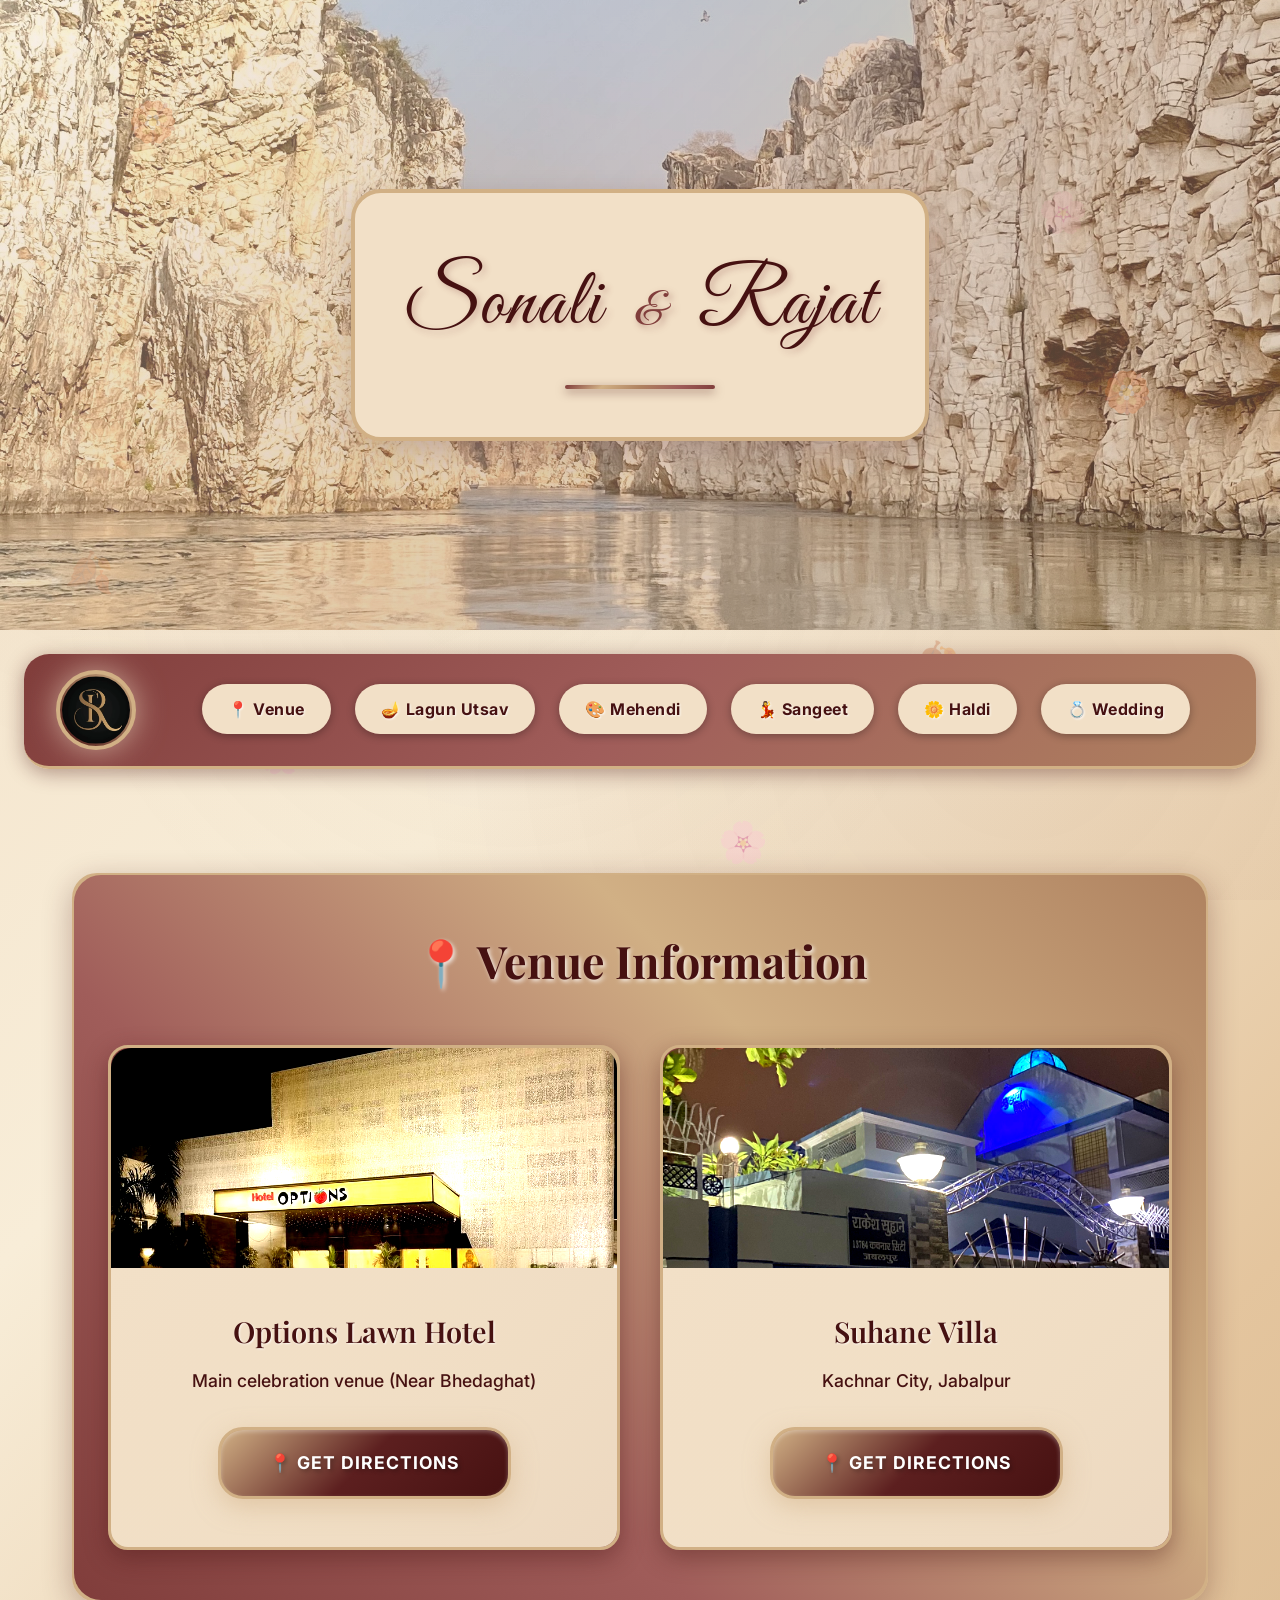
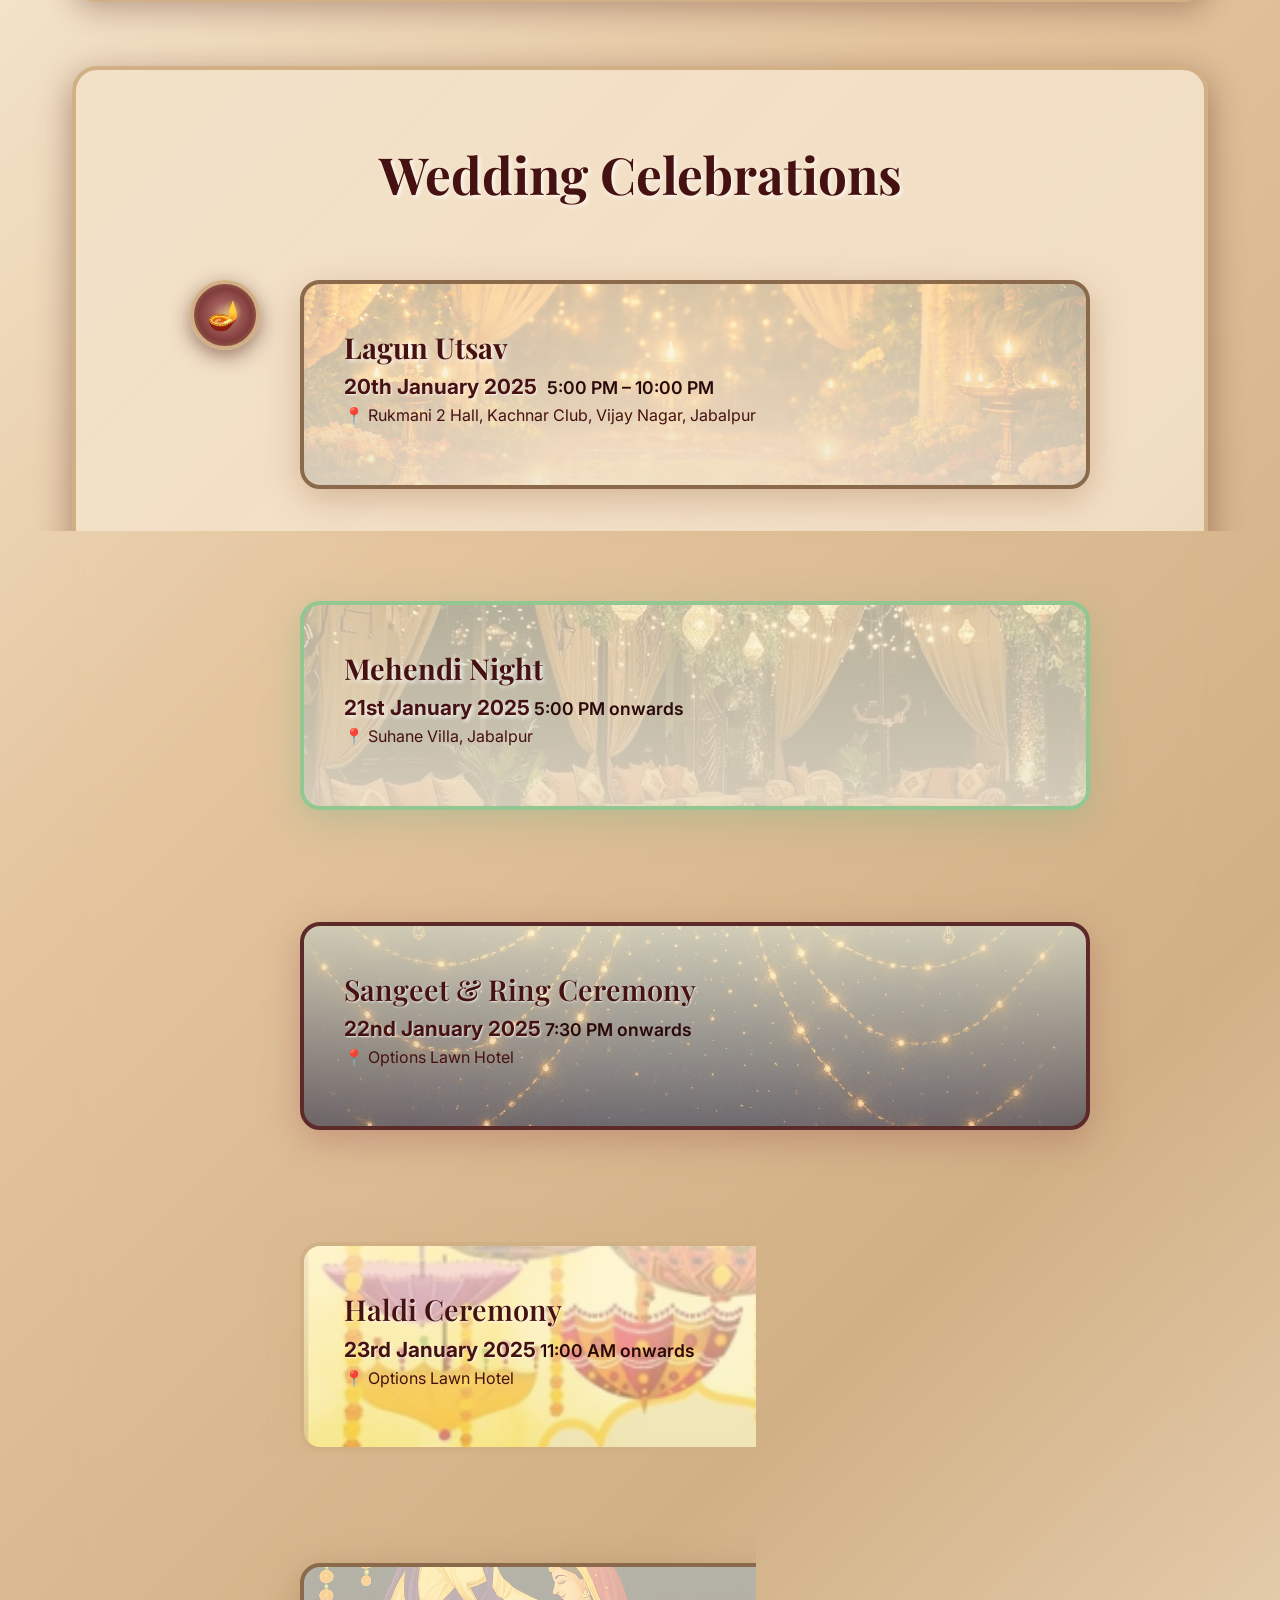
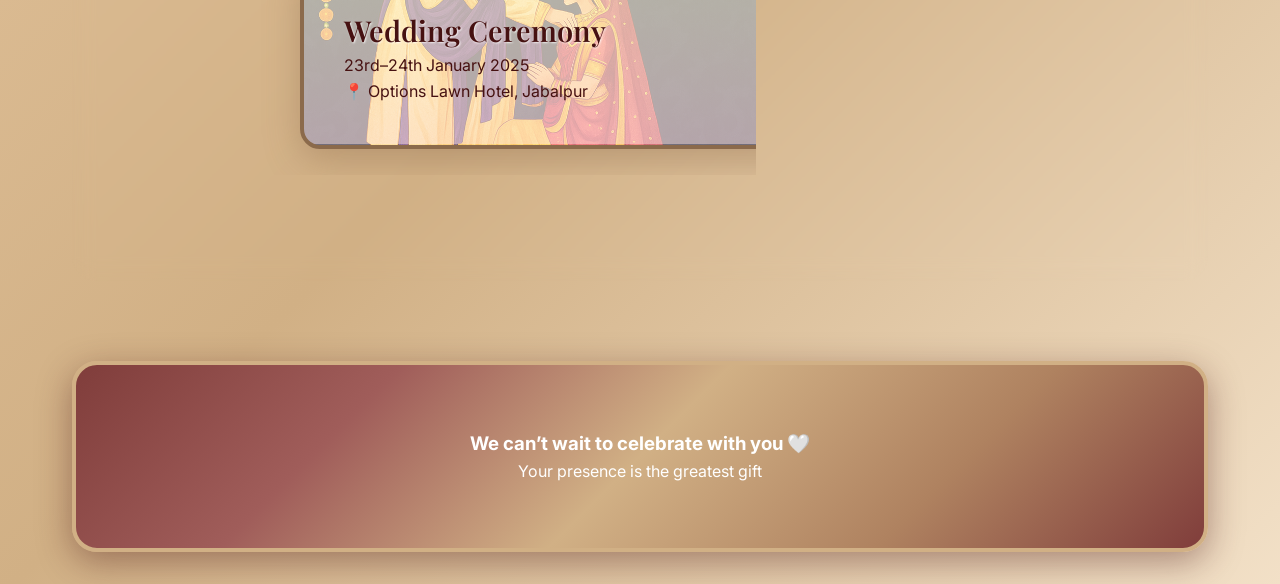
==== commit b9cb0728: "Fix Lagun Utsav section structure and text" ====
--- a/index.html
+++ b/index.html
@@ -8,6 +8,7 @@
   <link href="https://fonts.googleapis.com/css2?family=Playfair+Display:wght@400;600;700&family=Inter:wght@300;400;500;600&display=swap" rel="stylesheet">
 </head>
 <body>
+
   <!-- Floating Icons -->
   <div class="floating-icons">
     <div class="floating-icon">🏵️</div>
@@ -25,18 +26,18 @@
     <div class="hero-overlay"></div>
     <div class="hero-content">
       <h1 class="couple-names">Sonali <span class="heart">&</span> Rajat</h1>
-      <!-- <p class="tagline">Together forever, starting January 2025</p> -->
       <div class="decorative-line"></div>
     </div>
   </header>
 
-  <!-- Navigation Bar -->
+  <!-- Navigation -->
   <nav class="nav">
     <div class="logo">
       <img src="public/SR-logo.png" alt="Sonali & Rajat" class="logo-image">
     </div>
     <ul class="nav-links">
       <li><a href="#venue">📍 Venue</a></li>
+      <li><a href="#lagan">🪔 Lagun Utsav</a></li>
       <li><a href="#mehendi">🎨 Mehendi</a></li>
       <li><a href="#sangeet">💃 Sangeet</a></li>
       <li><a href="#haldi">🌼 Haldi</a></li>
@@ -44,9 +45,9 @@
     </ul>
   </nav>
 
-  <!-- Main Content -->
   <main>
-    <!-- Venue Section -->
+
+    <!-- Venue -->
     <section id="venue" class="event-section">
       <div class="container">
         <div class="section-header">
@@ -55,26 +56,25 @@
         <div class="venue-cards">
           <div class="venue-card">
             <div class="venue-image">
-              <img src="public/hotel-options-lawns-is.jpg" alt="Options Lawns" loading="lazy">
+              <img src="public/hotel-options-lawns-is.jpg" alt="Options Lawn">
             </div>
             <div class="venue-content">
-              <div class="venue-icon">🌿</div>
               <h3>Options Lawn Hotel</h3>
               <p>Main celebration venue (Near Bhedaghat)</p>
-              <a class="button primary" href="https://maps.app.goo.gl/sBcWHCkbmXpwTa8f6?g_st=ipc" target="_blank">
+              <a class="button primary" href="https://maps.app.goo.gl/sBcWHCkbmXpwTa8f6" target="_blank">
                 📍 Get Directions
               </a>
             </div>
           </div>
+
           <div class="venue-card">
             <div class="venue-image">
-              <img src="public/suhane_villa.jpeg" alt="Suhane Villa" loading="lazy">
+              <img src="public/suhane_villa.jpeg" alt="Suhane Villa">
             </div>
             <div class="venue-content">
-              <div class="venue-icon">🏠</div>
               <h3>Suhane Villa</h3>
               <p>Kachnar City, Jabalpur</p>
-              <a class="button primary" href="https://maps.app.goo.gl/SbyYg2GxFjdAz2ug9?g_st=ipc" target="_blank">
+              <a class="button primary" href="https://maps.app.goo.gl/SbyYg2GxFjdAz2ug9" target="_blank">
                 📍 Get Directions
               </a>
             </div>
@@ -83,150 +83,81 @@
       </div>
     </section>
 
-    <!-- Events Timeline -->
+    <!-- Timeline -->
     <section class="timeline-section">
       <div class="container">
         <h2 class="timeline-title">Wedding Celebrations</h2>
         <div class="timeline">
-          
-          <!-- Mehendi Event -->
-          <div id="mehendi" class="timeline-item">
-            <div class="timeline-icon">🎨</div>
+
+          <!-- Lagun Utsav (MATCHES Mehendi STRUCTURE EXACTLY) -->
+          <div id="lagan" class="timeline-item">
+            <div class="timeline-icon">🪔</div>
             <div class="timeline-content">
-              <div class="event-card mehendi">
-                <div class="event-header">
-                  <h3>Mehendi Night</h3>
-                </div>
+              <div class="event-card lagan">
+                <h3>Lagun Utsav</h3>
                 <div class="event-details">
-                  <div class="event-time">
-                    <span class="date">21st January 2026</span>
-                    <span class="time">5:00 PM onwards</span>
-                  </div>
-                  <div class="event-location">
-                    <span class="location-icon">📍</span>
-                    <span>Suhane Villa, Kachnar City, Jabalpur</span>
-                  </div>
-                </div>
-                <div class="event-buttons">
-                  <a class="button event-button" href="#" target="_blank">
-                    📅 RSVP & Details
-                  </a>
-                  <button class="button event-button" onclick="openModal('mehendiModal')">
-                    Theme: Pishta Green & Pink
-                  </button>
+                  <!-- Date + Time on same line, using SAME .date styling -->
+                  <span class="date">20th January 2025</span> <span class="time">5:00 PM – 10:00 PM</span>
+                  <!-- Keep structure identical: no extra wrappers -->
+                  <p>📍 Rukmani 2 Hall, Kachnar Club, Vijay Nagar, Jabalpur</p>
                 </div>
               </div>
             </div>
           </div>
 
-          <!-- Sangeet Event -->
-          <div id="sangeet" class="timeline-item">
-            <div class="timeline-icon">💃</div>
+          <!-- Mehendi -->
+          <div id="mehendi" class="timeline-item">
+            <div class="timeline-icon">🎨</div>
             <div class="timeline-content">
-              <div class="event-card sangeet">
-                <div class="event-header">
-                  <h3>Sangeet & Jaggo Night + Ring Ceremony</h3>
-                </div>
+              <div class="event-card mehendi">
+                <h3>Mehendi Night</h3>
                 <div class="event-details">
-                  <div class="event-time">
-                    <span class="date">22nd January 2025</span>
-                    <span class="time">7:30 PM onwards</span>
-                  </div>
-                  <div class="event-location">
-                    <span class="location-icon">📍</span>
-                    <span>Options Lawn Hotel, Jabalpur</span>
-                  </div>
-                </div>
-                <div class="event-buttons">
-                  <a class="button event-button" href="https://calendar.app.google/rFQUpXh5pGjinDVh7" target="_blank">
-                    📅 RSVP & Details
-                  </a>
-                  <button class="button event-button" onclick="openModal('sangeetModal')">
-                    Theme: Glam & Glitz
-                  </button>
+                  <span class="date">21st January 2025</span>
+                  <span class="time">5:00 PM onwards</span>
+                  <p>📍 Suhane Villa, Jabalpur</p>
                 </div>
               </div>
             </div>
           </div>
 
-          <!-- Haldi Event -->
-          <div id="haldi" class="timeline-item">
-            <div class="timeline-icon">🌼</div>
+          <!-- Sangeet -->
+          <div id="sangeet" class="timeline-item">
+            <div class="timeline-icon">💃</div>
             <div class="timeline-content">
-              <div class="event-card haldi">
-                <div class="event-header">
-                  <h3>Haldi (Carnival)</h3>
-                </div>
+              <div class="event-card sangeet">
+                <h3>Sangeet & Ring Ceremony</h3>
                 <div class="event-details">
-                  <div class="event-time">
-                    <span class="date">23rd January 2025</span>
-                    <span class="time">11:00 AM onwards</span>
-                  </div>
-                  <div class="event-location">
-                    <span class="location-icon">📍</span>
-                    <span>Options Lawn Hotel, Jabalpur</span>
-                  </div>
-                </div>
-                <div class="event-buttons">
-                  <a class="button event-button" href="https://calendar.app.google/4yP5H6n1PDJ5eTjg7" target="_blank">
-                    📅 RSVP & Details
-                  </a>
-                  <button class="button event-button" onclick="openModal('haldiModal')">
-                    Theme: Orange & Rani Pink
-                  </button>
+                  <span class="date">22nd January 2025</span>
+                  <span class="time">7:30 PM onwards</span>
+                  <p>📍 Options Lawn Hotel</p>
                 </div>
               </div>
             </div>
           </div>
 
-          <!-- Wedding Event -->
+          <!-- Haldi -->
+          <div id="haldi" class="timeline-item">
+            <div class="timeline-icon">🌼</div>
+            <div class="timeline-content">
+              <div class="event-card haldi">
+                <h3>Haldi Ceremony</h3>
+                <div class="event-details">
+                  <span class="date">23rd January 2025</span>
+                  <span class="time">11:00 AM onwards</span>
+                  <p>📍 Options Lawn Hotel</p>
+                </div>
+              </div>
+            </div>
+          </div>
+
+          <!-- Wedding -->
           <div id="wedding" class="timeline-item">
             <div class="timeline-icon">💍</div>
             <div class="timeline-content">
               <div class="event-card wedding">
-                <div class="event-header">
-                  <h3>Wedding Ceremony</h3>
-                </div>
-                <div class="event-details">
-                  <div class="wedding-events">
-                    <div class="sub-event">
-                      <strong>Baraat Swagat</strong>
-                      <div class="event-time">
-                        <span class="date">23rd January 2025</span>
-                        <span class="time">8:30 PM</span>
-                      </div>
-                      <div class="event-location">
-                        <span class="location-icon">📍</span>
-                        <span>Options Lawn Hotel, Jabalpur (Near Bhedaghat)</span>
-                      </div>
-                    </div>
-                    <div class="sub-event">
-                      <strong>Mandap / Phere</strong>
-                      <div class="event-time">
-                        <span class="date">24th January 2025</span>
-                        <span class="time">2:00 AM</span>
-                      </div>
-                      <div class="event-location">
-                        <span class="location-icon">📍</span>
-                        <span>Options Lawn Hotel, Jabalpur (Near Bhedaghat)</span>
-                      </div>
-                    </div>
-                    <div class="sub-event">
-                      <strong>Vidai</strong>
-                      <div class="event-time">
-                        <span class="date">24th January 2025</span>
-                        <span class="time">7:00 AM</span>
-                      </div>
-                      <div class="event-location">
-                        <span class="location-icon">📍</span>
-                        <span>Suhane Villa, Kachnar City, Jabalpur</span>
-                      </div>
-                    </div>
-                  </div>
-                </div>
-                <a class="button event-button" href="https://calendar.app.google/h9Q42v7gBsVhKwgc6" target="_blank">
-                  📅 RSVP & Details
-                </a>
+                <h3>Wedding Ceremony</h3>
+                <p>23rd–24th January 2025</p>
+                <p>📍 Options Lawn Hotel, Jabalpur</p>
               </div>
             </div>
           </div>
@@ -235,81 +166,15 @@
       </div>
     </section>
 
-    <!-- Theme Modals -->
-    <!-- Mehendi Theme Modal -->
-    <div id="mehendiModal" class="modal">
-      <div class="modal-content">
-        <span class="close" onclick="closeModal('mehendiModal')">&times;</span>
-        <h2>Mehendi Theme: Pishta Green & Pink 🎨</h2>
-        <p class="modal-description">Get inspired by these beautiful Mehendi looks!</p>
-        <div class="inspiration-gallery">
-          <img src="public/mehendi-theme.jpeg" alt="Mehendi Theme Inspiration">
-        </div>
-      </div>
-    </div>
-
-    <!-- Sangeet Theme Modal -->
-    <div id="sangeetModal" class="modal">
-      <div class="modal-content">
-        <span class="close" onclick="closeModal('sangeetModal')">&times;</span>
-        <h2>Sangeet Theme: Glam & Glitz ✨</h2>
-        <p class="modal-description">Get inspired by these stunning looks for our Sangeet night!</p>
-        <div class="inspiration-gallery">
-          <img src="public/sangeet-theme.jpg" alt="Sangeet Inspiration 1">
-        </div>
-      </div>
-    </div>
-
-    <!-- Haldi Theme Modal -->
-    <div id="haldiModal" class="modal">
-      <div class="modal-content">
-        <span class="close" onclick="closeModal('haldiModal')">&times;</span>
-        <h2>Haldi Theme: Orange & Rani Pink 🌼</h2>
-        <p class="modal-description">Embrace the vibrant carnival vibes with these colorful inspirations!</p>
-        <div class="inspiration-gallery">
-          <img src="public/haldi-theme.png" alt="Haldi Theme Inspiration">
-          <img src="public/haldi-theme2.png" alt="Haldi Theme 2 Inspiration">
-        </div>
-      </div>
-    </div>
-
-    <!-- Footer Message -->
+    <!-- Footer -->
     <footer class="footer">
       <div class="container">
-        <div class="footer-content">
-          <h3>We can't wait to celebrate with you!</h3>
-          <p>Your presence is the greatest gift we could ask for</p>
-          <div class="contact-info">
-            <p>For any questions, feel free to reach out to our families</p>
-          </div>
-        </div>
+        <h3>We can’t wait to celebrate with you 🤍</h3>
+        <p>Your presence is the greatest gift</p>
       </div>
     </footer>
+
   </main>
 
-  <!-- JavaScript for Modal -->
-  <script>
-    function openModal(modalId) {
-      document.getElementById(modalId).style.display = "block";
-      document.body.style.overflow = "hidden";
-    }
-
-    function closeModal(modalId) {
-      document.getElementById(modalId).style.display = "none";
-      document.body.style.overflow = "auto";
-    }
-
-    // Close modal when clicking outside of it
-    window.onclick = function(event) {
-      if (event.target.classList.contains('modal')) {
-        event.target.style.display = "none";
-        document.body.style.overflow = "auto";
-      }
-    }
-  </script>
 </body>
 </html>
-
-
-
-
--- a/public/Styles.css
+++ b/public/Styles.css
@@ -8,20 +8,20 @@
   --secondary: #AF8260;
   --tertiary: #803D3B;
   --dark: #461111;
-  
+
   /* Lighter Shades */
   --primary-bg-light: #F2E0C7;
   --primary-bg-lighter: #F8EDD8;
   --secondary-light: #C49B7F;
   --tertiary-light: #A05D5A;
   --dark-light: #5C1F1F;
-  
+
   /* Darker Shades */
   --primary-bg-dark: #D1B085;
   --secondary-dark: #8B6A4B;
   --tertiary-dark: #5C2B29;
   --dark-darker: #2A0909;
-  
+
   /* Text Colors */
   --text-primary: #461111;
   --text-secondary: #803D3B;
@@ -52,7 +52,7 @@
   left: 0;
   width: 100%;
   height: 100%;
-  background-image: 
+  background-image:
     radial-gradient(circle at 20% 20%, rgba(70, 17, 17, 0.05) 0%, transparent 50%),
     radial-gradient(circle at 80% 80%, rgba(128, 61, 59, 0.05) 0%, transparent 50%),
     radial-gradient(circle at 40% 60%, rgba(175, 130, 96, 0.05) 0%, transparent 50%);
@@ -136,18 +136,23 @@
 }
 
 @keyframes float {
-  0%, 100% {
+
+  0%,
+  100% {
     transform: translateY(0px) translateX(0px) rotate(0deg);
     opacity: 0.3;
   }
+
   25% {
     transform: translateY(-20px) translateX(10px) rotate(90deg);
     opacity: 0.6;
   }
+
   50% {
     transform: translateY(-10px) translateX(-15px) rotate(180deg);
     opacity: 0.4;
   }
+
   75% {
     transform: translateY(-30px) translateX(5px) rotate(270deg);
     opacity: 0.5;
@@ -159,19 +164,20 @@
   background: linear-gradient(135deg, var(--tertiary) 0%, var(--tertiary-light) 50%, var(--secondary) 100%);
   backdrop-filter: blur(15px);
   box-shadow: 0 4px 20px rgba(70, 17, 17, 0.4);
-  padding: 1rem 0;
   position: sticky;
   top: 0;
   z-index: 1000;
+
+  display: flex;
+  align-items: center;
+  gap: 2rem;
+
+  padding: 1rem 2rem;
+  margin: 1.5rem;
+  border-radius: 25px;
   border-bottom: 3px solid var(--primary-bg-dark);
-  display: flex;
-  justify-content: space-between;
-  align-items: center;
-  max-width: 1200px;
-  margin: 0 auto;
-  padding: 1rem 2rem;
-  border-radius: 0 0 20px 20px;
-}
+}
+
 
 /* Logo with Image */
 .logo {
@@ -193,11 +199,18 @@
 .nav-links {
   display: flex;
   list-style: none;
-  gap: 2.5rem;
-}
+  gap: 1.5rem;
+
+  flex: 1;
+  justify-content: center;
+  flex-wrap: wrap;
+  /* 🔥 KEY FIX */
+}
+
 
 .nav-links a {
   text-decoration: none;
+  white-space: nowrap;
   color: var(--dark);
   font-weight: 700;
   padding: 0.8rem 1.5rem;
@@ -215,6 +228,8 @@
   border: 2px solid var(--primary-bg-dark);
   box-shadow: 0 8px 25px rgba(209, 176, 133, 0.5);
   background-color: var(--primary-bg);
+  transform: translateY(-2px);
+  transition: all 0.25s ease;
 }
 
 /* Hero Section with Background Image */
@@ -243,6 +258,8 @@
   z-index: 1;
 }
 
+
+
 .hero-content {
   position: relative;
   z-index: 2;
@@ -539,6 +556,61 @@
   opacity: 1;
 }
 
+/* Lagan Utsav Event Special Background */
+
+/* Fix spacing & text alignment for Lagun Utsav */
+.event-card.lagan .event-time {
+  margin-bottom: 0.8rem;
+  /* reduce gap */
+}
+
+.event-card.lagan .date {
+  display: inline;
+  font-size: 1.3rem;
+  font-weight: 700;
+}
+
+.event-card.lagan .time {
+  font-size: 1.1rem;
+  font-weight: 600;
+  color: #2A0909;
+  margin-left: 0.4rem;
+}
+
+
+.event-card.lagan {
+  background-image: linear-gradient(rgba(255, 248, 220, 0.7), rgba(240, 230, 210, 0.88)), url('lagun.png');
+  /* optional image */
+  background-size: cover;
+  background-position: center;
+  background-repeat: no-repeat;
+
+  border: 4px solid var(--secondary-dark);
+  box-shadow: 0 10px 35px rgba(175, 130, 96, 0.45);
+}
+
+.event-card.lagan:hover {
+  transform: translateX(15px) scale(1.02);
+  box-shadow: 0 18px 50px rgba(175, 130, 96, 0.6);
+}
+
+.event-card.lagan h3 {
+  color: var(--dark);
+  text-shadow: 2px 2px 4px rgba(255, 255, 255, 0.9);
+  font-weight: 700;
+}
+
+.event-card.lagan .date {
+  font-weight: 700;
+  color: var(--dark);
+}
+
+.event-card.lagan .event-location span {
+  font-weight: 600;
+  color: var(--dark);
+  margin-top: 0;
+}
+
 /* Mehendi Event Special Background */
 .event-card.mehendi {
   background-image: linear-gradient(rgba(255, 248, 220, 0.7), rgba(240, 230, 210, 0.88)), url('mehendi-bg.jpg');
@@ -913,6 +985,7 @@
     opacity: 0;
     transform: translateY(40px);
   }
+
   to {
     opacity: 1;
     transform: translateY(0);
@@ -923,24 +996,31 @@
   from {
     text-shadow: 0 0 10px rgba(128, 61, 59, 0.6);
   }
+
   to {
     text-shadow: 0 0 25px rgba(128, 61, 59, 0.9), 0 0 35px rgba(209, 176, 133, 0.8);
   }
 }
 
 @keyframes pulse {
-  0%, 100% {
+
+  0%,
+  100% {
     transform: scale(1);
   }
+
   50% {
     transform: scale(1.15);
   }
 }
 
 @keyframes shimmer {
-  0%, 100% {
+
+  0%,
+  100% {
     box-shadow: 0 3px 10px rgba(128, 61, 59, 0.5);
   }
+
   50% {
     box-shadow: 0 3px 20px rgba(128, 61, 59, 0.9), 0 0 30px rgba(209, 176, 133, 0.8);
   }
@@ -951,6 +1031,7 @@
     opacity: 0;
     transform: translateX(-60px);
   }
+
   to {
     opacity: 1;
     transform: translateX(0);
@@ -962,6 +1043,7 @@
     opacity: 0;
     transform: translateY(60px);
   }
+
   to {
     opacity: 1;
     transform: translateY(0);
@@ -969,36 +1051,51 @@
 }
 
 @keyframes borderGlow {
-  0%, 100% {
+
+  0%,
+  100% {
     background: linear-gradient(45deg, var(--tertiary), var(--primary-bg-dark), var(--secondary), var(--primary-bg));
   }
+
   25% {
     background: linear-gradient(45deg, var(--primary-bg-dark), var(--secondary), var(--primary-bg), var(--tertiary));
   }
+
   50% {
     background: linear-gradient(45deg, var(--secondary), var(--primary-bg), var(--tertiary), var(--primary-bg-dark));
   }
+
   75% {
     background: linear-gradient(45deg, var(--primary-bg), var(--tertiary), var(--primary-bg-dark), var(--secondary));
   }
 }
 
 @keyframes iconPulse {
-  0%, 100% {
+
+  0%,
+  100% {
     box-shadow: 0 6px 20px rgba(128, 61, 59, 0.5);
   }
+
   50% {
     box-shadow: 0 8px 30px rgba(128, 61, 59, 0.8), 0 0 25px rgba(209, 176, 133, 0.6);
   }
 }
 
 @keyframes bounce {
-  0%, 20%, 50%, 80%, 100% {
+
+  0%,
+  20%,
+  50%,
+  80%,
+  100% {
     transform: translateY(0);
   }
+
   40% {
     transform: translateY(-10px);
   }
+
   60% {
     transform: translateY(-5px);
   }
@@ -1012,97 +1109,98 @@
     padding: 1rem;
     border-radius: 0 0 20px 20px;
   }
-  
+
   .nav-links {
     gap: 1rem;
     flex-wrap: wrap;
     justify-content: center;
   }
-  
+
   .nav-links a {
     padding: 0.6rem 1.2rem;
     font-size: 0.9rem;
   }
-  
+
   .logo-image {
     height: 60px;
     width: 60px;
   }
-  
+
   .couple-names {
     font-size: 3.5rem;
     line-height: 1.1;
   }
-  
+
   .heart {
     font-size: 2.5rem;
     margin: 0 0.5rem;
   }
-  
+
   .hero {
     padding: 4rem 1rem;
     min-height: 60vh;
   }
-  
+
   .hero-content {
     padding: 2rem;
   }
-  
+
   .venue-cards {
     grid-template-columns: 1fr;
     gap: 2rem;
   }
-  
+
   .venue-image {
     height: 200px;
   }
-  
+
   .venue-content {
     padding: 2rem;
   }
-  
+
   .timeline-item {
     flex-direction: row;
     gap: 1.5rem;
   }
-  
+
   .timeline-icon {
     width: 60px;
     height: 60px;
     font-size: 1.5rem;
     flex-shrink: 0;
   }
-  
+
   .event-header {
     flex-direction: column;
     gap: 1rem;
     text-align: left;
   }
-  
+
   .event-theme {
     align-self: flex-start;
     font-size: 0.8rem;
     padding: 0.4rem 1rem;
   }
-  
+
   .timeline-title {
     font-size: 2.8rem;
     margin-bottom: 3rem;
   }
-  
+
   .section-header h2 {
     font-size: 2.2rem;
   }
-  
+
   .floating-icon {
     font-size: 2rem;
   }
-  
+
   main {
     padding: 1.5rem;
   }
-  
-  .event-section, .timeline-section {
+
+  .event-section,
+  .timeline-section {
     padding: 2.5rem 1.5rem;
     margin: 2rem 0;
   }
@@ -1112,181 +1210,182 @@
   .nav {
     padding: 0.8rem;
   }
-  
+
   .nav-links {
     gap: 0.8rem;
   }
-  
+
   .nav-links a {
     padding: 0.5rem 1rem;
     font-size: 0.85rem;
   }
-  
+
   .logo-image {
     height: 50px;
     width: 50px;
   }
-  
+
   .hero {
     padding: 3rem 0.8rem;
     min-height: 50vh;
   }
-  
+
   .hero-content {
     padding: 1.5rem;
   }
-  
+
   .couple-names {
     font-size: 2.8rem;
     letter-spacing: 1px;
   }
-  
+
   .heart {
     font-size: 2rem;
     margin: 0 0.3rem;
   }
-  
+
   .decorative-line {
     width: 120px;
     height: 3px;
   }
-  
+
   main {
     padding: 1rem;
   }
-  
-  .event-section, .timeline-section {
+
+  .event-section,
+  .timeline-section {
     padding: 2rem 1rem;
     margin: 1.5rem 0;
   }
-  
+
   .venue-cards {
     gap: 1.5rem;
   }
-  
+
   .venue-image {
     height: 180px;
   }
-  
+
   .venue-content {
     padding: 1.5rem;
   }
-  
+
   .venue-card h3 {
     font-size: 1.5rem;
   }
-  
+
   .timeline-title {
     font-size: 2.2rem;
     margin-bottom: 2.5rem;
   }
-  
+
   .section-header h2 {
     font-size: 1.8rem;
   }
-  
+
   .timeline-item {
     gap: 1rem;
     margin-bottom: 2.5rem;
   }
-  
+
   .timeline-icon {
     width: 50px;
     height: 50px;
     font-size: 1.3rem;
   }
-  
+
   .event-card {
     padding: 1.5rem;
   }
-  
+
   .event-card h3 {
     font-size: 1.5rem;
   }
-  
+
   .event-theme {
     font-size: 0.75rem;
     padding: 0.3rem 0.8rem;
   }
-  
+
   .date {
     font-size: 1.1rem;
   }
-  
+
   .time {
     font-size: 1rem;
   }
-  
+
   .event-location {
     font-size: 1rem;
   }
-  
+
   .sub-event {
     padding: 1rem;
   }
-  
+
   .button {
     padding: 1rem 2rem;
     font-size: 1rem;
   }
-  
+
   .event-button {
     padding: 1.2rem 1.5rem;
     font-size: 1.1rem;
   }
-  
+
   .floating-icon {
     font-size: 1.8rem;
   }
-  
+
   .floating-icon:nth-child(1) {
     top: 5%;
     left: 5%;
   }
-  
+
   .floating-icon:nth-child(2) {
     top: 15%;
     right: 5%;
   }
-  
+
   .floating-icon:nth-child(3) {
     top: 70%;
     left: 3%;
   }
-  
+
   .floating-icon:nth-child(4) {
     top: 45%;
     right: 5%;
   }
-  
+
   .floating-icon:nth-child(5) {
     top: 85%;
     left: 10%;
   }
-  
+
   .floating-icon:nth-child(6) {
     top: 75%;
     right: 8%;
   }
-  
+
   .floating-icon:nth-child(7) {
     top: 35%;
     left: 45%;
   }
-  
+
   .floating-icon:nth-child(8) {
     top: 95%;
     right: 30%;
   }
-  
+
   .footer {
     padding: 3rem 1.5rem;
   }
-  
+
   .footer-content h3 {
     font-size: 2rem;
   }
-  
+
   .footer-content p {
     font-size: 1.1rem;
   }
@@ -1297,27 +1396,28 @@
   .couple-names {
     font-size: 2.2rem;
   }
-  
+
   .hero-content {
     padding: 1rem;
   }
-  
+
   .timeline-title {
     font-size: 1.8rem;
   }
-  
+
   .section-header h2 {
     font-size: 1.5rem;
   }
-  
-  .event-section, .timeline-section {
+
+  .event-section,
+  .timeline-section {
     padding: 1.5rem 0.8rem;
   }
-  
+
   .venue-content {
     padding: 1rem;
   }
-  
+
   .event-card {
     padding: 1rem;
   }
@@ -1440,6 +1540,7 @@
   from {
     opacity: 0;
   }
+
   to {
     opacity: 1;
   }
@@ -1464,6 +1565,7 @@
     transform: translateY(-50px);
     opacity: 0;
   }
+
   to {
     transform: translateY(0);
     opacity: 1;
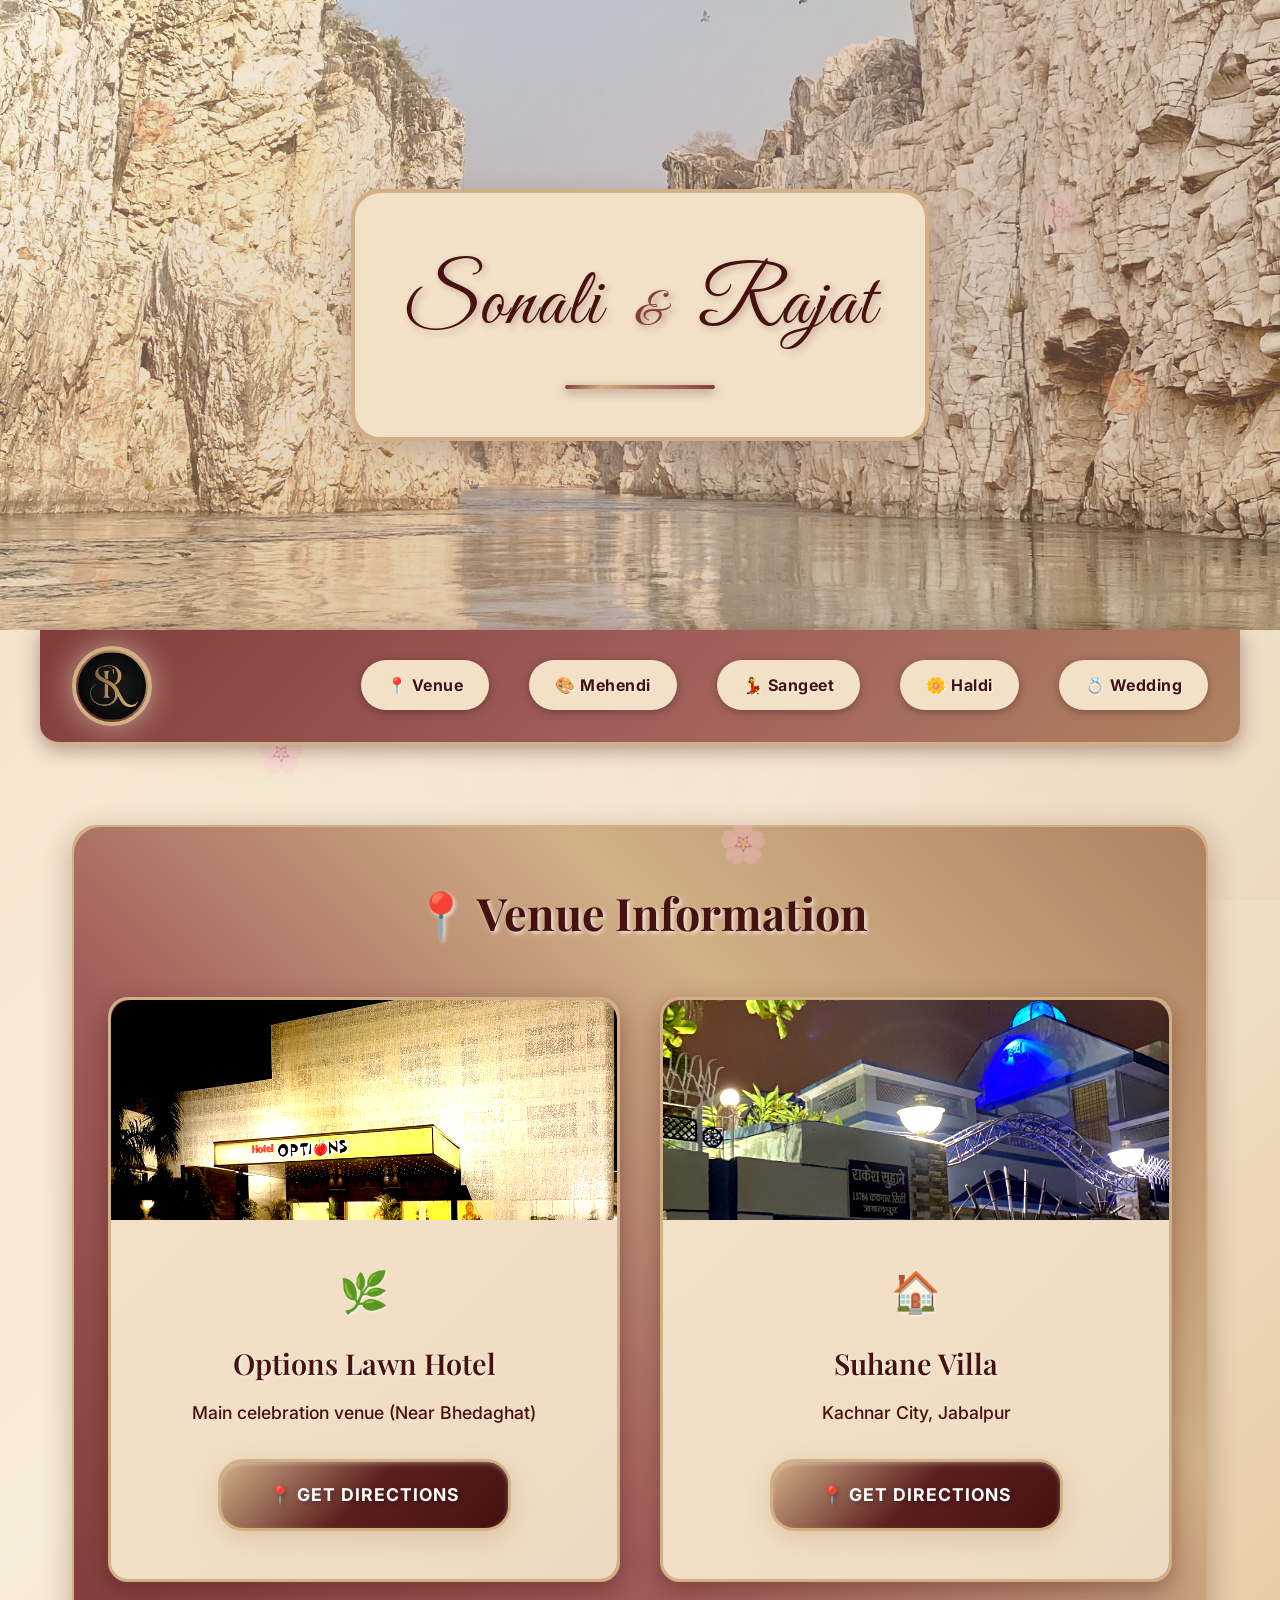
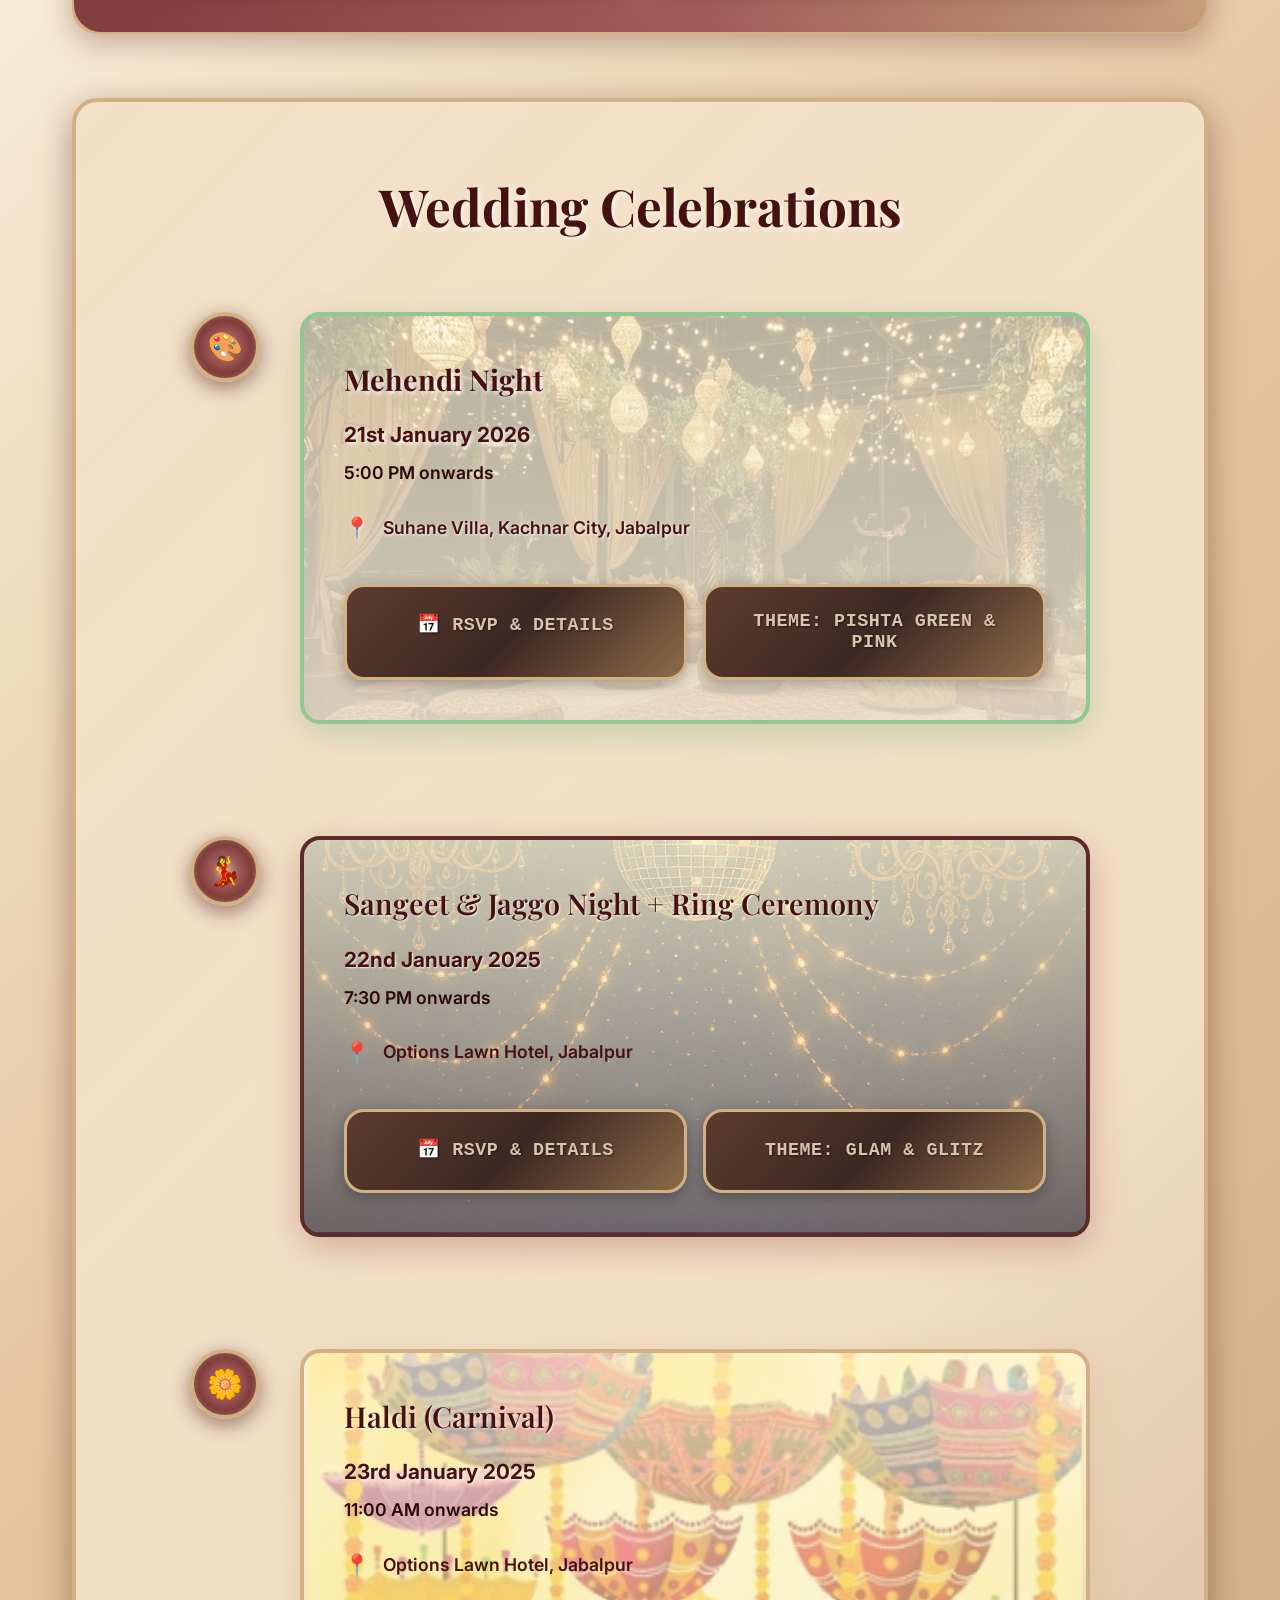
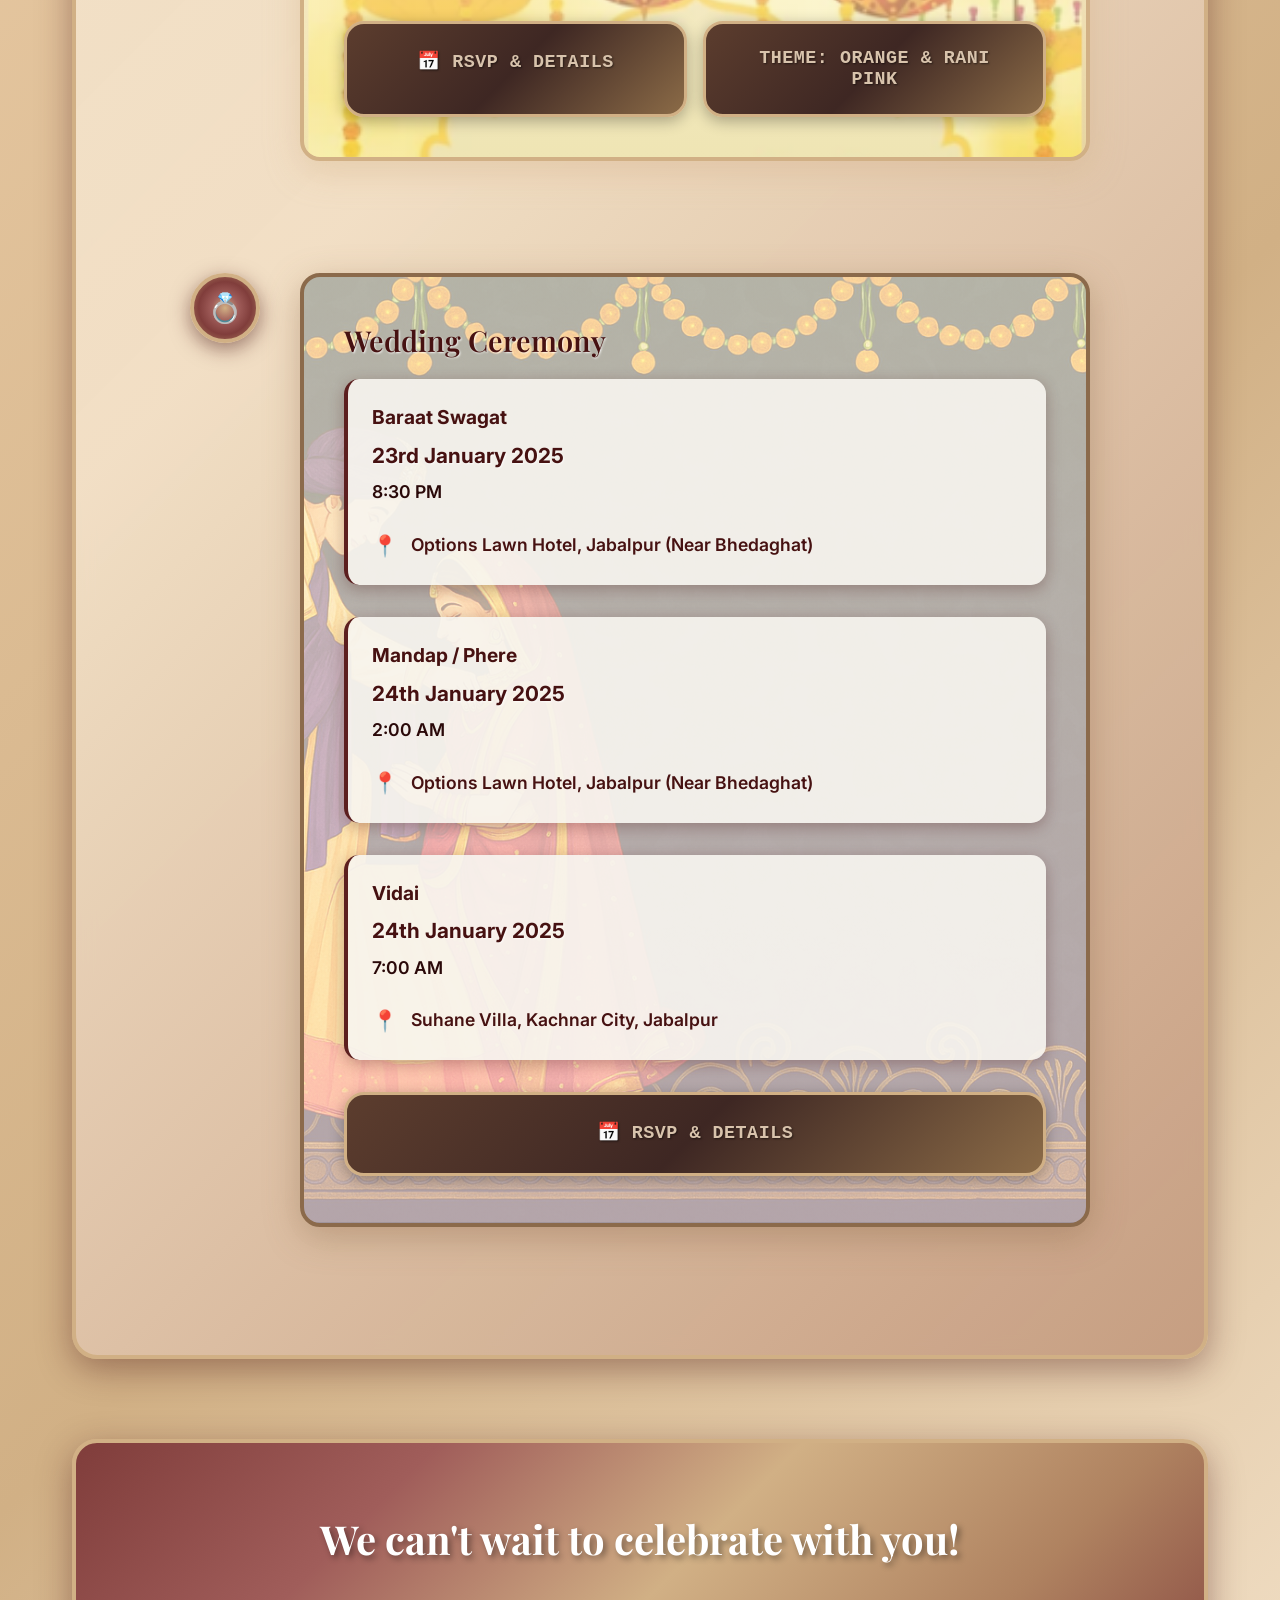
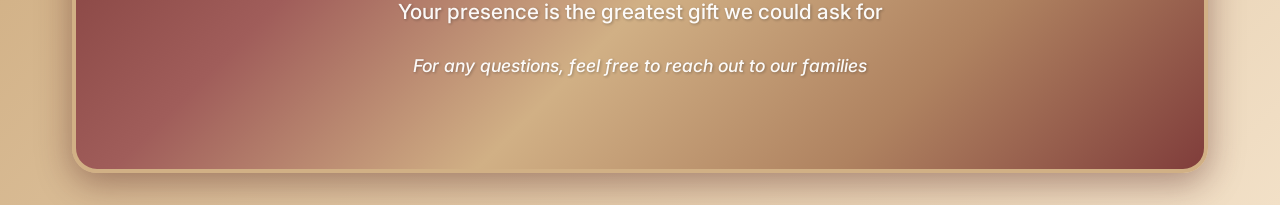
==== commit 6bb7907c: "Revert "Fix Lagun Utsav section structure and text" This reverts commit b9cb072894fcd878f4c8a3963915" ====
--- a/index.html
+++ b/index.html
@@ -8,7 +8,6 @@
   <link href="https://fonts.googleapis.com/css2?family=Playfair+Display:wght@400;600;700&family=Inter:wght@300;400;500;600&display=swap" rel="stylesheet">
 </head>
 <body>
-
   <!-- Floating Icons -->
   <div class="floating-icons">
     <div class="floating-icon">🏵️</div>
@@ -26,18 +25,18 @@
     <div class="hero-overlay"></div>
     <div class="hero-content">
       <h1 class="couple-names">Sonali <span class="heart">&</span> Rajat</h1>
+      <!-- <p class="tagline">Together forever, starting January 2025</p> -->
       <div class="decorative-line"></div>
     </div>
   </header>
 
-  <!-- Navigation -->
+  <!-- Navigation Bar -->
   <nav class="nav">
     <div class="logo">
       <img src="public/SR-logo.png" alt="Sonali & Rajat" class="logo-image">
     </div>
     <ul class="nav-links">
       <li><a href="#venue">📍 Venue</a></li>
-      <li><a href="#lagan">🪔 Lagun Utsav</a></li>
       <li><a href="#mehendi">🎨 Mehendi</a></li>
       <li><a href="#sangeet">💃 Sangeet</a></li>
       <li><a href="#haldi">🌼 Haldi</a></li>
@@ -45,9 +44,9 @@
     </ul>
   </nav>
 
+  <!-- Main Content -->
   <main>
-
-    <!-- Venue -->
+    <!-- Venue Section -->
     <section id="venue" class="event-section">
       <div class="container">
         <div class="section-header">
@@ -56,25 +55,26 @@
         <div class="venue-cards">
           <div class="venue-card">
             <div class="venue-image">
-              <img src="public/hotel-options-lawns-is.jpg" alt="Options Lawn">
+              <img src="public/hotel-options-lawns-is.jpg" alt="Options Lawns" loading="lazy">
             </div>
             <div class="venue-content">
+              <div class="venue-icon">🌿</div>
               <h3>Options Lawn Hotel</h3>
               <p>Main celebration venue (Near Bhedaghat)</p>
-              <a class="button primary" href="https://maps.app.goo.gl/sBcWHCkbmXpwTa8f6" target="_blank">
+              <a class="button primary" href="https://maps.app.goo.gl/sBcWHCkbmXpwTa8f6?g_st=ipc" target="_blank">
                 📍 Get Directions
               </a>
             </div>
           </div>
-
           <div class="venue-card">
             <div class="venue-image">
-              <img src="public/suhane_villa.jpeg" alt="Suhane Villa">
+              <img src="public/suhane_villa.jpeg" alt="Suhane Villa" loading="lazy">
             </div>
             <div class="venue-content">
+              <div class="venue-icon">🏠</div>
               <h3>Suhane Villa</h3>
               <p>Kachnar City, Jabalpur</p>
-              <a class="button primary" href="https://maps.app.goo.gl/SbyYg2GxFjdAz2ug9" target="_blank">
+              <a class="button primary" href="https://maps.app.goo.gl/SbyYg2GxFjdAz2ug9?g_st=ipc" target="_blank">
                 📍 Get Directions
               </a>
             </div>
@@ -83,81 +83,150 @@
       </div>
     </section>
 
-    <!-- Timeline -->
+    <!-- Events Timeline -->
     <section class="timeline-section">
       <div class="container">
         <h2 class="timeline-title">Wedding Celebrations</h2>
         <div class="timeline">
-
-          <!-- Lagun Utsav (MATCHES Mehendi STRUCTURE EXACTLY) -->
-          <div id="lagan" class="timeline-item">
-            <div class="timeline-icon">🪔</div>
-            <div class="timeline-content">
-              <div class="event-card lagan">
-                <h3>Lagun Utsav</h3>
-                <div class="event-details">
-                  <!-- Date + Time on same line, using SAME .date styling -->
-                  <span class="date">20th January 2025</span> <span class="time">5:00 PM – 10:00 PM</span>
-                  <!-- Keep structure identical: no extra wrappers -->
-                  <p>📍 Rukmani 2 Hall, Kachnar Club, Vijay Nagar, Jabalpur</p>
-                </div>
-              </div>
-            </div>
-          </div>
-
-          <!-- Mehendi -->
+          
+          <!-- Mehendi Event -->
           <div id="mehendi" class="timeline-item">
             <div class="timeline-icon">🎨</div>
             <div class="timeline-content">
               <div class="event-card mehendi">
-                <h3>Mehendi Night</h3>
+                <div class="event-header">
+                  <h3>Mehendi Night</h3>
+                </div>
                 <div class="event-details">
-                  <span class="date">21st January 2025</span>
-                  <span class="time">5:00 PM onwards</span>
-                  <p>📍 Suhane Villa, Jabalpur</p>
+                  <div class="event-time">
+                    <span class="date">21st January 2026</span>
+                    <span class="time">5:00 PM onwards</span>
+                  </div>
+                  <div class="event-location">
+                    <span class="location-icon">📍</span>
+                    <span>Suhane Villa, Kachnar City, Jabalpur</span>
+                  </div>
+                </div>
+                <div class="event-buttons">
+                  <a class="button event-button" href="#" target="_blank">
+                    📅 RSVP & Details
+                  </a>
+                  <button class="button event-button" onclick="openModal('mehendiModal')">
+                    Theme: Pishta Green & Pink
+                  </button>
                 </div>
               </div>
             </div>
           </div>
 
-          <!-- Sangeet -->
+          <!-- Sangeet Event -->
           <div id="sangeet" class="timeline-item">
             <div class="timeline-icon">💃</div>
             <div class="timeline-content">
               <div class="event-card sangeet">
-                <h3>Sangeet & Ring Ceremony</h3>
+                <div class="event-header">
+                  <h3>Sangeet & Jaggo Night + Ring Ceremony</h3>
+                </div>
                 <div class="event-details">
-                  <span class="date">22nd January 2025</span>
-                  <span class="time">7:30 PM onwards</span>
-                  <p>📍 Options Lawn Hotel</p>
+                  <div class="event-time">
+                    <span class="date">22nd January 2025</span>
+                    <span class="time">7:30 PM onwards</span>
+                  </div>
+                  <div class="event-location">
+                    <span class="location-icon">📍</span>
+                    <span>Options Lawn Hotel, Jabalpur</span>
+                  </div>
+                </div>
+                <div class="event-buttons">
+                  <a class="button event-button" href="https://calendar.app.google/rFQUpXh5pGjinDVh7" target="_blank">
+                    📅 RSVP & Details
+                  </a>
+                  <button class="button event-button" onclick="openModal('sangeetModal')">
+                    Theme: Glam & Glitz
+                  </button>
                 </div>
               </div>
             </div>
           </div>
 
-          <!-- Haldi -->
+          <!-- Haldi Event -->
           <div id="haldi" class="timeline-item">
             <div class="timeline-icon">🌼</div>
             <div class="timeline-content">
               <div class="event-card haldi">
-                <h3>Haldi Ceremony</h3>
+                <div class="event-header">
+                  <h3>Haldi (Carnival)</h3>
+                </div>
                 <div class="event-details">
-                  <span class="date">23rd January 2025</span>
-                  <span class="time">11:00 AM onwards</span>
-                  <p>📍 Options Lawn Hotel</p>
+                  <div class="event-time">
+                    <span class="date">23rd January 2025</span>
+                    <span class="time">11:00 AM onwards</span>
+                  </div>
+                  <div class="event-location">
+                    <span class="location-icon">📍</span>
+                    <span>Options Lawn Hotel, Jabalpur</span>
+                  </div>
+                </div>
+                <div class="event-buttons">
+                  <a class="button event-button" href="https://calendar.app.google/4yP5H6n1PDJ5eTjg7" target="_blank">
+                    📅 RSVP & Details
+                  </a>
+                  <button class="button event-button" onclick="openModal('haldiModal')">
+                    Theme: Orange & Rani Pink
+                  </button>
                 </div>
               </div>
             </div>
           </div>
 
-          <!-- Wedding -->
+          <!-- Wedding Event -->
           <div id="wedding" class="timeline-item">
             <div class="timeline-icon">💍</div>
             <div class="timeline-content">
               <div class="event-card wedding">
-                <h3>Wedding Ceremony</h3>
-                <p>23rd–24th January 2025</p>
-                <p>📍 Options Lawn Hotel, Jabalpur</p>
+                <div class="event-header">
+                  <h3>Wedding Ceremony</h3>
+                </div>
+                <div class="event-details">
+                  <div class="wedding-events">
+                    <div class="sub-event">
+                      <strong>Baraat Swagat</strong>
+                      <div class="event-time">
+                        <span class="date">23rd January 2025</span>
+                        <span class="time">8:30 PM</span>
+                      </div>
+                      <div class="event-location">
+                        <span class="location-icon">📍</span>
+                        <span>Options Lawn Hotel, Jabalpur (Near Bhedaghat)</span>
+                      </div>
+                    </div>
+                    <div class="sub-event">
+                      <strong>Mandap / Phere</strong>
+                      <div class="event-time">
+                        <span class="date">24th January 2025</span>
+                        <span class="time">2:00 AM</span>
+                      </div>
+                      <div class="event-location">
+                        <span class="location-icon">📍</span>
+                        <span>Options Lawn Hotel, Jabalpur (Near Bhedaghat)</span>
+                      </div>
+                    </div>
+                    <div class="sub-event">
+                      <strong>Vidai</strong>
+                      <div class="event-time">
+                        <span class="date">24th January 2025</span>
+                        <span class="time">7:00 AM</span>
+                      </div>
+                      <div class="event-location">
+                        <span class="location-icon">📍</span>
+                        <span>Suhane Villa, Kachnar City, Jabalpur</span>
+                      </div>
+                    </div>
+                  </div>
+                </div>
+                <a class="button event-button" href="https://calendar.app.google/h9Q42v7gBsVhKwgc6" target="_blank">
+                  📅 RSVP & Details
+                </a>
               </div>
             </div>
           </div>
@@ -166,15 +235,81 @@
       </div>
     </section>
 
-    <!-- Footer -->
+    <!-- Theme Modals -->
+    <!-- Mehendi Theme Modal -->
+    <div id="mehendiModal" class="modal">
+      <div class="modal-content">
+        <span class="close" onclick="closeModal('mehendiModal')">&times;</span>
+        <h2>Mehendi Theme: Pishta Green & Pink 🎨</h2>
+        <p class="modal-description">Get inspired by these beautiful Mehendi looks!</p>
+        <div class="inspiration-gallery">
+          <img src="public/mehendi-theme.jpeg" alt="Mehendi Theme Inspiration">
+        </div>
+      </div>
+    </div>
+
+    <!-- Sangeet Theme Modal -->
+    <div id="sangeetModal" class="modal">
+      <div class="modal-content">
+        <span class="close" onclick="closeModal('sangeetModal')">&times;</span>
+        <h2>Sangeet Theme: Glam & Glitz ✨</h2>
+        <p class="modal-description">Get inspired by these stunning looks for our Sangeet night!</p>
+        <div class="inspiration-gallery">
+          <img src="public/sangeet-theme.jpeg" alt="Sangeet Inspiration 1">
+        </div>
+      </div>
+    </div>
+
+    <!-- Haldi Theme Modal -->
+    <div id="haldiModal" class="modal">
+      <div class="modal-content">
+        <span class="close" onclick="closeModal('haldiModal')">&times;</span>
+        <h2>Haldi Theme: Orange & Rani Pink 🌼</h2>
+        <p class="modal-description">Embrace the vibrant carnival vibes with these colorful inspirations!</p>
+        <div class="inspiration-gallery">
+          <img src="public/haldi-theme.jpeg" alt="Haldi Theme Inspiration">
+          <img src="public/haldi-theme2.jpeg" alt="Haldi Theme 2 Inspiration">
+        </div>
+      </div>
+    </div>
+
+    <!-- Footer Message -->
     <footer class="footer">
       <div class="container">
-        <h3>We can’t wait to celebrate with you 🤍</h3>
-        <p>Your presence is the greatest gift</p>
+        <div class="footer-content">
+          <h3>We can't wait to celebrate with you!</h3>
+          <p>Your presence is the greatest gift we could ask for</p>
+          <div class="contact-info">
+            <p>For any questions, feel free to reach out to our families</p>
+          </div>
+        </div>
       </div>
     </footer>
-
   </main>
 
+  <!-- JavaScript for Modal -->
+  <script>
+    function openModal(modalId) {
+      document.getElementById(modalId).style.display = "block";
+      document.body.style.overflow = "hidden";
+    }
+
+    function closeModal(modalId) {
+      document.getElementById(modalId).style.display = "none";
+      document.body.style.overflow = "auto";
+    }
+
+    // Close modal when clicking outside of it
+    window.onclick = function(event) {
+      if (event.target.classList.contains('modal')) {
+        event.target.style.display = "none";
+        document.body.style.overflow = "auto";
+      }
+    }
+  </script>
 </body>
 </html>
+
+
+
+
--- a/public/Styles.css
+++ b/public/Styles.css
@@ -8,20 +8,20 @@
   --secondary: #AF8260;
   --tertiary: #803D3B;
   --dark: #461111;
-
+  
   /* Lighter Shades */
   --primary-bg-light: #F2E0C7;
   --primary-bg-lighter: #F8EDD8;
   --secondary-light: #C49B7F;
   --tertiary-light: #A05D5A;
   --dark-light: #5C1F1F;
-
+  
   /* Darker Shades */
   --primary-bg-dark: #D1B085;
   --secondary-dark: #8B6A4B;
   --tertiary-dark: #5C2B29;
   --dark-darker: #2A0909;
-
+  
   /* Text Colors */
   --text-primary: #461111;
   --text-secondary: #803D3B;
@@ -52,7 +52,7 @@
   left: 0;
   width: 100%;
   height: 100%;
-  background-image:
+  background-image: 
     radial-gradient(circle at 20% 20%, rgba(70, 17, 17, 0.05) 0%, transparent 50%),
     radial-gradient(circle at 80% 80%, rgba(128, 61, 59, 0.05) 0%, transparent 50%),
     radial-gradient(circle at 40% 60%, rgba(175, 130, 96, 0.05) 0%, transparent 50%);
@@ -136,23 +136,18 @@
 }
 
 @keyframes float {
-
-  0%,
-  100% {
+  0%, 100% {
     transform: translateY(0px) translateX(0px) rotate(0deg);
     opacity: 0.3;
   }
-
   25% {
     transform: translateY(-20px) translateX(10px) rotate(90deg);
     opacity: 0.6;
   }
-
   50% {
     transform: translateY(-10px) translateX(-15px) rotate(180deg);
     opacity: 0.4;
   }
-
   75% {
     transform: translateY(-30px) translateX(5px) rotate(270deg);
     opacity: 0.5;
@@ -164,20 +159,19 @@
   background: linear-gradient(135deg, var(--tertiary) 0%, var(--tertiary-light) 50%, var(--secondary) 100%);
   backdrop-filter: blur(15px);
   box-shadow: 0 4px 20px rgba(70, 17, 17, 0.4);
+  padding: 1rem 0;
   position: sticky;
   top: 0;
   z-index: 1000;
-
+  border-bottom: 3px solid var(--primary-bg-dark);
   display: flex;
+  justify-content: space-between;
   align-items: center;
-  gap: 2rem;
-
+  max-width: 1200px;
+  margin: 0 auto;
   padding: 1rem 2rem;
-  margin: 1.5rem;
-  border-radius: 25px;
-  border-bottom: 3px solid var(--primary-bg-dark);
-}
-
+  border-radius: 0 0 20px 20px;
+}
 
 /* Logo with Image */
 .logo {
@@ -199,18 +193,11 @@
 .nav-links {
   display: flex;
   list-style: none;
-  gap: 1.5rem;
-
-  flex: 1;
-  justify-content: center;
-  flex-wrap: wrap;
-  /* 🔥 KEY FIX */
-}
-
+  gap: 2.5rem;
+}
 
 .nav-links a {
   text-decoration: none;
-  white-space: nowrap;
   color: var(--dark);
   font-weight: 700;
   padding: 0.8rem 1.5rem;
@@ -228,8 +215,6 @@
   border: 2px solid var(--primary-bg-dark);
   box-shadow: 0 8px 25px rgba(209, 176, 133, 0.5);
   background-color: var(--primary-bg);
-  transform: translateY(-2px);
-  transition: all 0.25s ease;
 }
 
 /* Hero Section with Background Image */
@@ -258,8 +243,6 @@
   z-index: 1;
 }
 
-
-
 .hero-content {
   position: relative;
   z-index: 2;
@@ -554,61 +537,6 @@
 
 .event-card:hover::before {
   opacity: 1;
-}
-
-/* Lagan Utsav Event Special Background */
-
-/* Fix spacing & text alignment for Lagun Utsav */
-.event-card.lagan .event-time {
-  margin-bottom: 0.8rem;
-  /* reduce gap */
-}
-
-.event-card.lagan .date {
-  display: inline;
-  font-size: 1.3rem;
-  font-weight: 700;
-}
-
-.event-card.lagan .time {
-  font-size: 1.1rem;
-  font-weight: 600;
-  color: #2A0909;
-  margin-left: 0.4rem;
-}
-
-
-.event-card.lagan {
-  background-image: linear-gradient(rgba(255, 248, 220, 0.7), rgba(240, 230, 210, 0.88)), url('lagun.png');
-  /* optional image */
-  background-size: cover;
-  background-position: center;
-  background-repeat: no-repeat;
-
-  border: 4px solid var(--secondary-dark);
-  box-shadow: 0 10px 35px rgba(175, 130, 96, 0.45);
-}
-
-.event-card.lagan:hover {
-  transform: translateX(15px) scale(1.02);
-  box-shadow: 0 18px 50px rgba(175, 130, 96, 0.6);
-}
-
-.event-card.lagan h3 {
-  color: var(--dark);
-  text-shadow: 2px 2px 4px rgba(255, 255, 255, 0.9);
-  font-weight: 700;
-}
-
-.event-card.lagan .date {
-  font-weight: 700;
-  color: var(--dark);
-}
-
-.event-card.lagan .event-location span {
-  font-weight: 600;
-  color: var(--dark);
-  margin-top: 0;
 }
 
 /* Mehendi Event Special Background */
@@ -985,7 +913,6 @@
     opacity: 0;
     transform: translateY(40px);
   }
-
   to {
     opacity: 1;
     transform: translateY(0);
@@ -996,31 +923,24 @@
   from {
     text-shadow: 0 0 10px rgba(128, 61, 59, 0.6);
   }
-
   to {
     text-shadow: 0 0 25px rgba(128, 61, 59, 0.9), 0 0 35px rgba(209, 176, 133, 0.8);
   }
 }
 
 @keyframes pulse {
-
-  0%,
-  100% {
+  0%, 100% {
     transform: scale(1);
   }
-
   50% {
     transform: scale(1.15);
   }
 }
 
 @keyframes shimmer {
-
-  0%,
-  100% {
+  0%, 100% {
     box-shadow: 0 3px 10px rgba(128, 61, 59, 0.5);
   }
-
   50% {
     box-shadow: 0 3px 20px rgba(128, 61, 59, 0.9), 0 0 30px rgba(209, 176, 133, 0.8);
   }
@@ -1031,7 +951,6 @@
     opacity: 0;
     transform: translateX(-60px);
   }
-
   to {
     opacity: 1;
     transform: translateX(0);
@@ -1043,7 +962,6 @@
     opacity: 0;
     transform: translateY(60px);
   }
-
   to {
     opacity: 1;
     transform: translateY(0);
@@ -1051,51 +969,36 @@
 }
 
 @keyframes borderGlow {
-
-  0%,
-  100% {
+  0%, 100% {
     background: linear-gradient(45deg, var(--tertiary), var(--primary-bg-dark), var(--secondary), var(--primary-bg));
   }
-
   25% {
     background: linear-gradient(45deg, var(--primary-bg-dark), var(--secondary), var(--primary-bg), var(--tertiary));
   }
-
   50% {
     background: linear-gradient(45deg, var(--secondary), var(--primary-bg), var(--tertiary), var(--primary-bg-dark));
   }
-
   75% {
     background: linear-gradient(45deg, var(--primary-bg), var(--tertiary), var(--primary-bg-dark), var(--secondary));
   }
 }
 
 @keyframes iconPulse {
-
-  0%,
-  100% {
+  0%, 100% {
     box-shadow: 0 6px 20px rgba(128, 61, 59, 0.5);
   }
-
   50% {
     box-shadow: 0 8px 30px rgba(128, 61, 59, 0.8), 0 0 25px rgba(209, 176, 133, 0.6);
   }
 }
 
 @keyframes bounce {
-
-  0%,
-  20%,
-  50%,
-  80%,
-  100% {
+  0%, 20%, 50%, 80%, 100% {
     transform: translateY(0);
   }
-
   40% {
     transform: translateY(-10px);
   }
-
   60% {
     transform: translateY(-5px);
   }
@@ -1109,98 +1012,97 @@
     padding: 1rem;
     border-radius: 0 0 20px 20px;
   }
-
+  
   .nav-links {
     gap: 1rem;
     flex-wrap: wrap;
     justify-content: center;
   }
-
+  
   .nav-links a {
     padding: 0.6rem 1.2rem;
     font-size: 0.9rem;
   }
-
+  
   .logo-image {
     height: 60px;
     width: 60px;
   }
-
+  
   .couple-names {
     font-size: 3.5rem;
     line-height: 1.1;
   }
-
+  
   .heart {
     font-size: 2.5rem;
     margin: 0 0.5rem;
   }
-
+  
   .hero {
     padding: 4rem 1rem;
     min-height: 60vh;
   }
-
+  
   .hero-content {
     padding: 2rem;
   }
-
+  
   .venue-cards {
     grid-template-columns: 1fr;
     gap: 2rem;
   }
-
+  
   .venue-image {
     height: 200px;
   }
-
+  
   .venue-content {
     padding: 2rem;
   }
-
+  
   .timeline-item {
     flex-direction: row;
     gap: 1.5rem;
   }
-
+  
   .timeline-icon {
     width: 60px;
     height: 60px;
     font-size: 1.5rem;
     flex-shrink: 0;
   }
-
+  
   .event-header {
     flex-direction: column;
     gap: 1rem;
     text-align: left;
   }
-
+  
   .event-theme {
     align-self: flex-start;
     font-size: 0.8rem;
     padding: 0.4rem 1rem;
   }
-
+  
   .timeline-title {
     font-size: 2.8rem;
     margin-bottom: 3rem;
   }
-
+  
   .section-header h2 {
     font-size: 2.2rem;
   }
-
+  
   .floating-icon {
     font-size: 2rem;
   }
-
+  
   main {
     padding: 1.5rem;
   }
-
-  .event-section,
-  .timeline-section {
+  
+  .event-section, .timeline-section {
     padding: 2.5rem 1.5rem;
     margin: 2rem 0;
   }
@@ -1210,182 +1112,181 @@
   .nav {
     padding: 0.8rem;
   }
-
+  
   .nav-links {
     gap: 0.8rem;
   }
-
+  
   .nav-links a {
     padding: 0.5rem 1rem;
     font-size: 0.85rem;
   }
-
+  
   .logo-image {
     height: 50px;
     width: 50px;
   }
-
+  
   .hero {
     padding: 3rem 0.8rem;
     min-height: 50vh;
   }
-
+  
   .hero-content {
     padding: 1.5rem;
   }
-
+  
   .couple-names {
     font-size: 2.8rem;
     letter-spacing: 1px;
   }
-
+  
   .heart {
     font-size: 2rem;
     margin: 0 0.3rem;
   }
-
+  
   .decorative-line {
     width: 120px;
     height: 3px;
   }
-
+  
   main {
     padding: 1rem;
   }
-
-  .event-section,
-  .timeline-section {
+  
+  .event-section, .timeline-section {
     padding: 2rem 1rem;
     margin: 1.5rem 0;
   }
-
+  
   .venue-cards {
     gap: 1.5rem;
   }
-
+  
   .venue-image {
     height: 180px;
   }
-
+  
   .venue-content {
     padding: 1.5rem;
   }
-
+  
   .venue-card h3 {
     font-size: 1.5rem;
   }
-
+  
   .timeline-title {
     font-size: 2.2rem;
     margin-bottom: 2.5rem;
   }
-
+  
   .section-header h2 {
     font-size: 1.8rem;
   }
-
+  
   .timeline-item {
     gap: 1rem;
     margin-bottom: 2.5rem;
   }
-
+  
   .timeline-icon {
     width: 50px;
     height: 50px;
     font-size: 1.3rem;
   }
-
+  
   .event-card {
     padding: 1.5rem;
   }
-
+  
   .event-card h3 {
     font-size: 1.5rem;
   }
-
+  
   .event-theme {
     font-size: 0.75rem;
     padding: 0.3rem 0.8rem;
   }
-
+  
   .date {
     font-size: 1.1rem;
   }
-
+  
   .time {
     font-size: 1rem;
   }
-
+  
   .event-location {
     font-size: 1rem;
   }
-
+  
   .sub-event {
     padding: 1rem;
   }
-
+  
   .button {
     padding: 1rem 2rem;
     font-size: 1rem;
   }
-
+  
   .event-button {
     padding: 1.2rem 1.5rem;
     font-size: 1.1rem;
   }
-
+  
   .floating-icon {
     font-size: 1.8rem;
   }
-
+  
   .floating-icon:nth-child(1) {
     top: 5%;
     left: 5%;
   }
-
+  
   .floating-icon:nth-child(2) {
     top: 15%;
     right: 5%;
   }
-
+  
   .floating-icon:nth-child(3) {
     top: 70%;
     left: 3%;
   }
-
+  
   .floating-icon:nth-child(4) {
     top: 45%;
     right: 5%;
   }
-
+  
   .floating-icon:nth-child(5) {
     top: 85%;
     left: 10%;
   }
-
+  
   .floating-icon:nth-child(6) {
     top: 75%;
     right: 8%;
   }
-
+  
   .floating-icon:nth-child(7) {
     top: 35%;
     left: 45%;
   }
-
+  
   .floating-icon:nth-child(8) {
     top: 95%;
     right: 30%;
   }
-
+  
   .footer {
     padding: 3rem 1.5rem;
   }
-
+  
   .footer-content h3 {
     font-size: 2rem;
   }
-
+  
   .footer-content p {
     font-size: 1.1rem;
   }
@@ -1396,28 +1297,27 @@
   .couple-names {
     font-size: 2.2rem;
   }
-
+  
   .hero-content {
     padding: 1rem;
   }
-
+  
   .timeline-title {
     font-size: 1.8rem;
   }
-
+  
   .section-header h2 {
     font-size: 1.5rem;
   }
-
-  .event-section,
-  .timeline-section {
+  
+  .event-section, .timeline-section {
     padding: 1.5rem 0.8rem;
   }
-
+  
   .venue-content {
     padding: 1rem;
   }
-
+  
   .event-card {
     padding: 1rem;
   }
@@ -1540,7 +1440,6 @@
   from {
     opacity: 0;
   }
-
   to {
     opacity: 1;
   }
@@ -1565,7 +1464,6 @@
     transform: translateY(-50px);
     opacity: 0;
   }
-
   to {
     transform: translateY(0);
     opacity: 1;
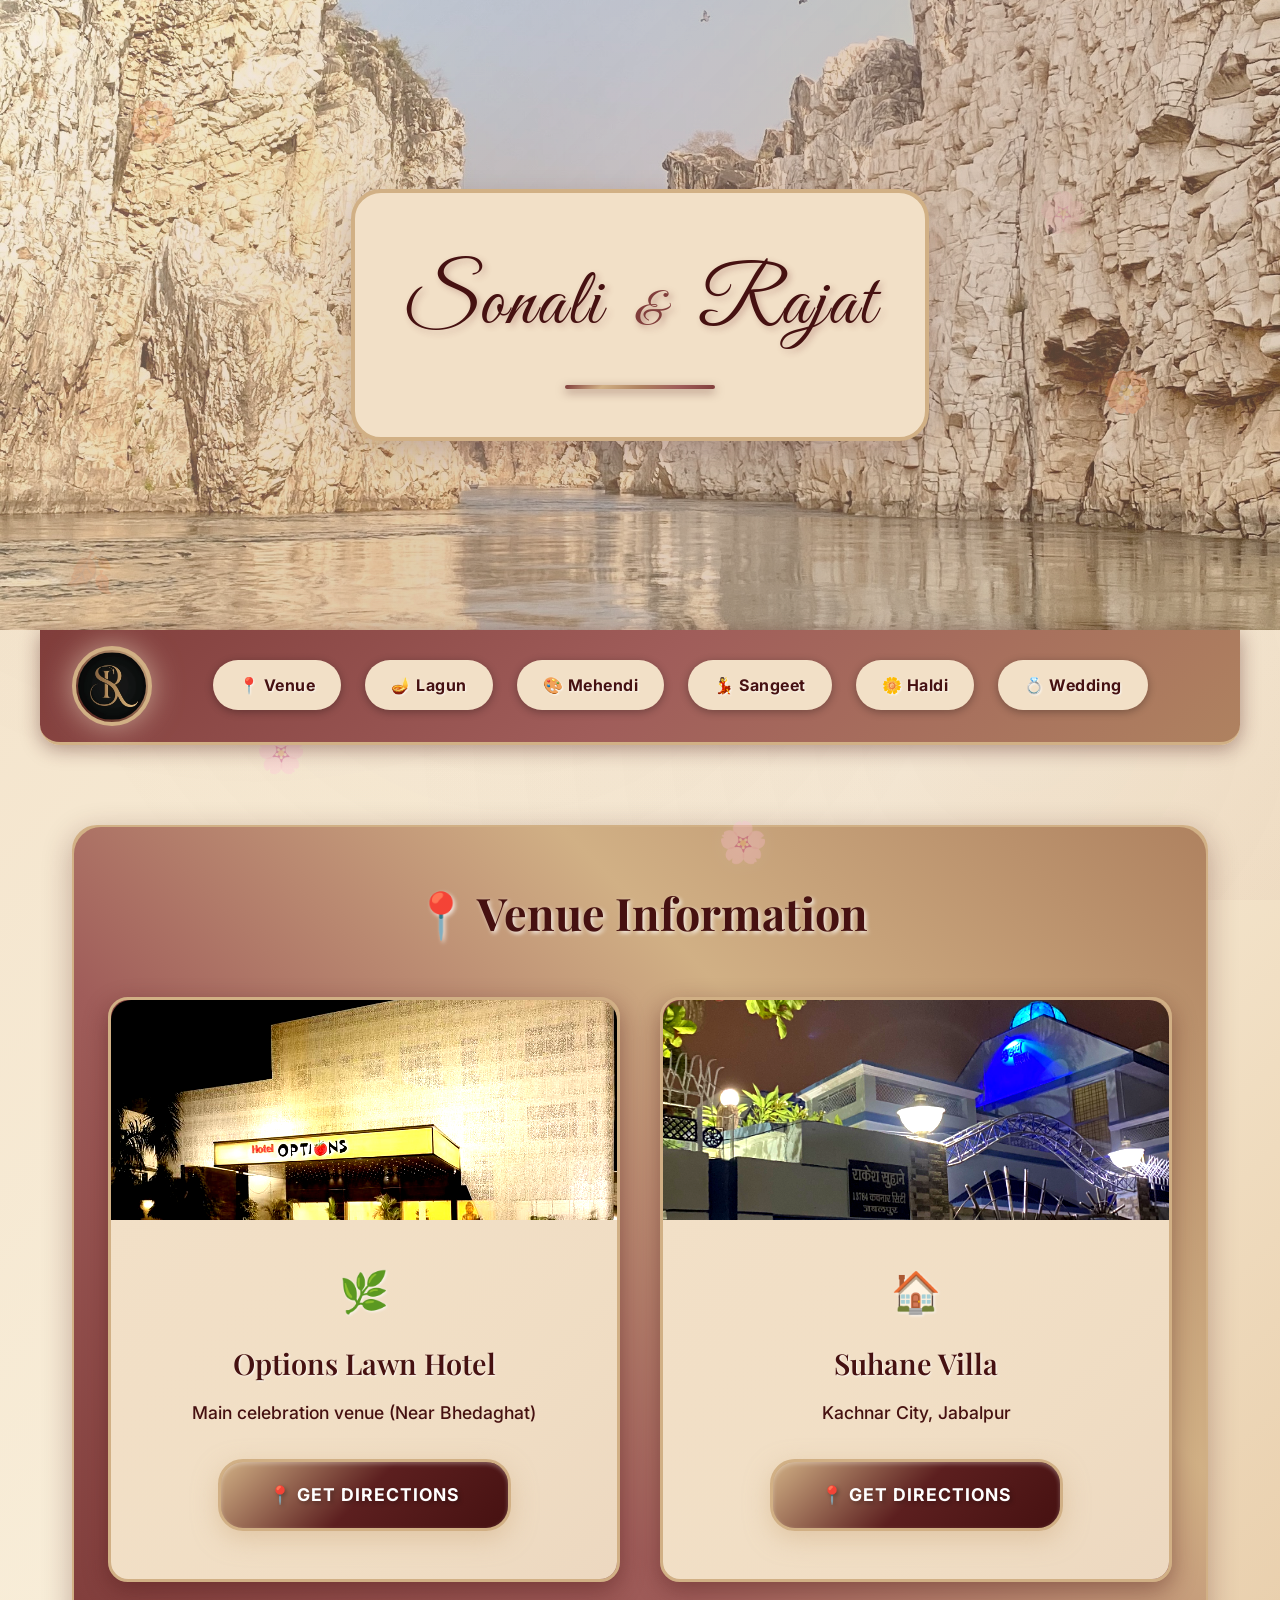
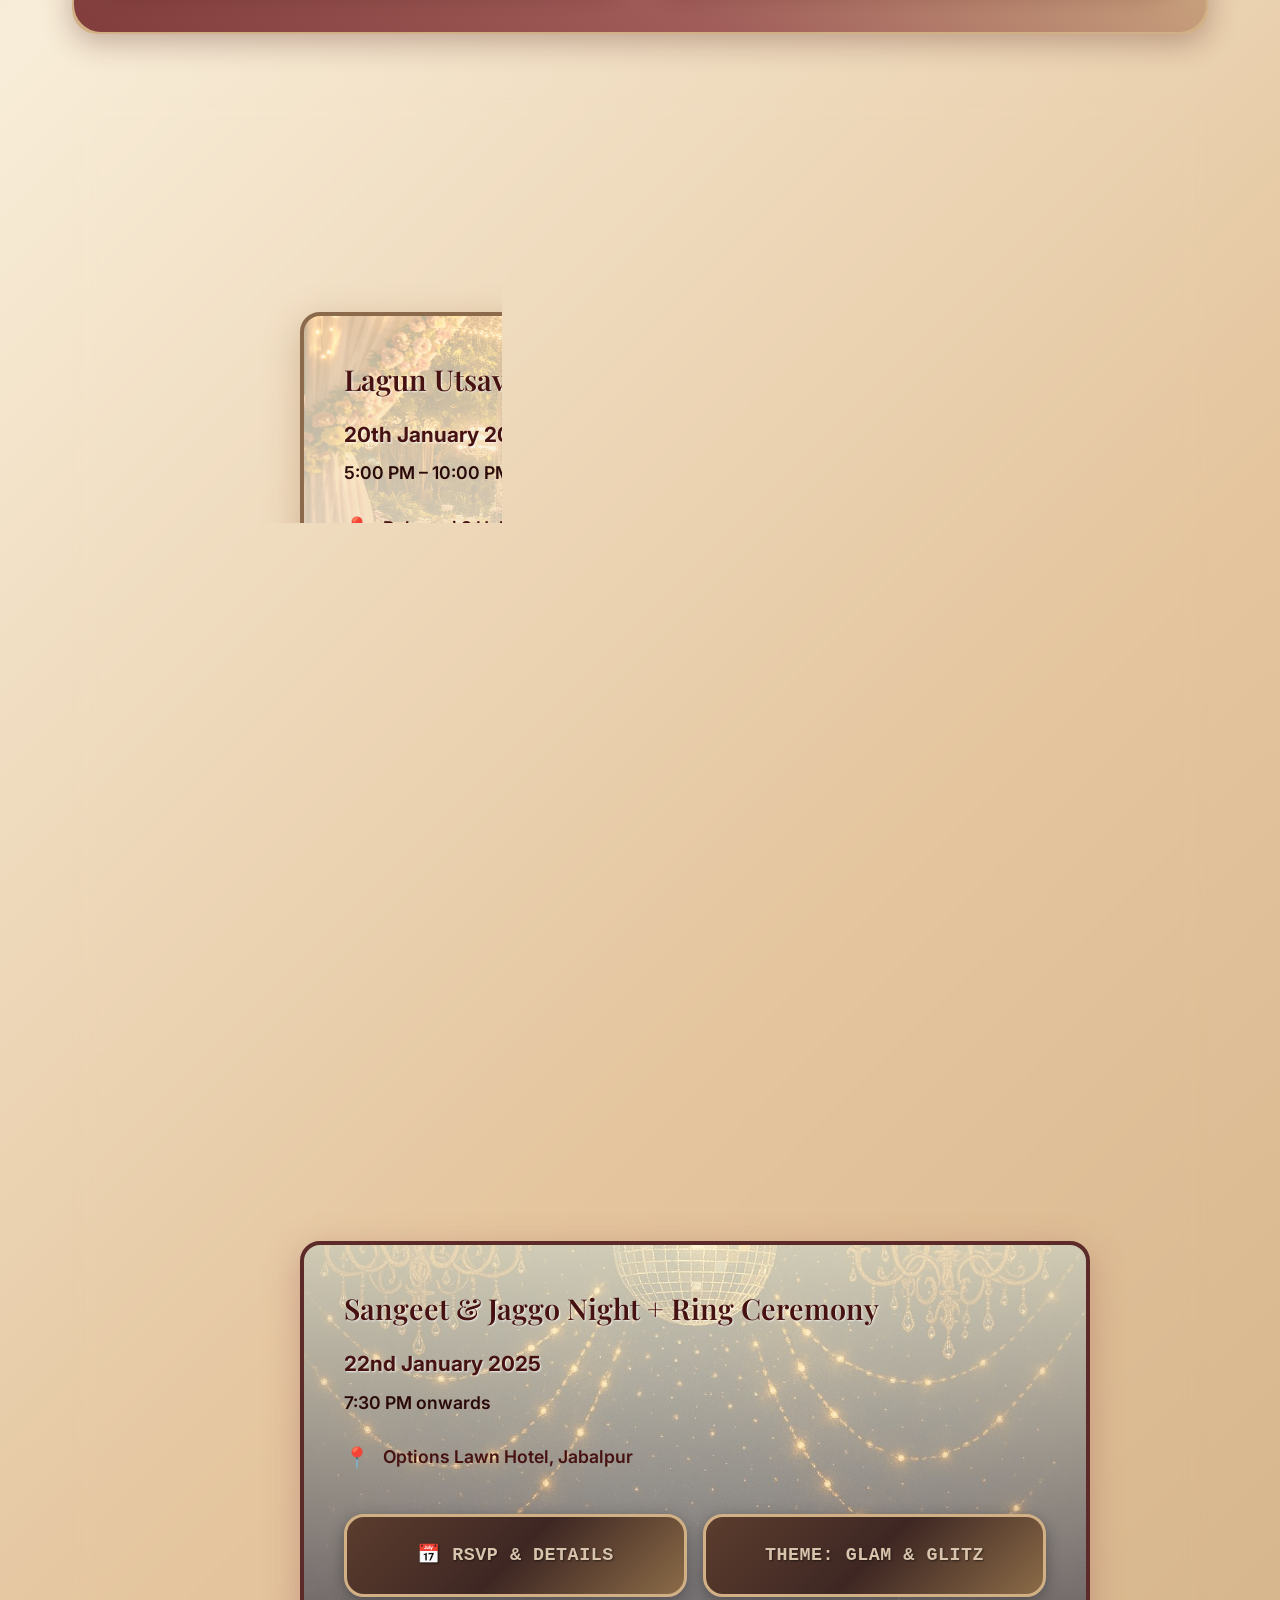
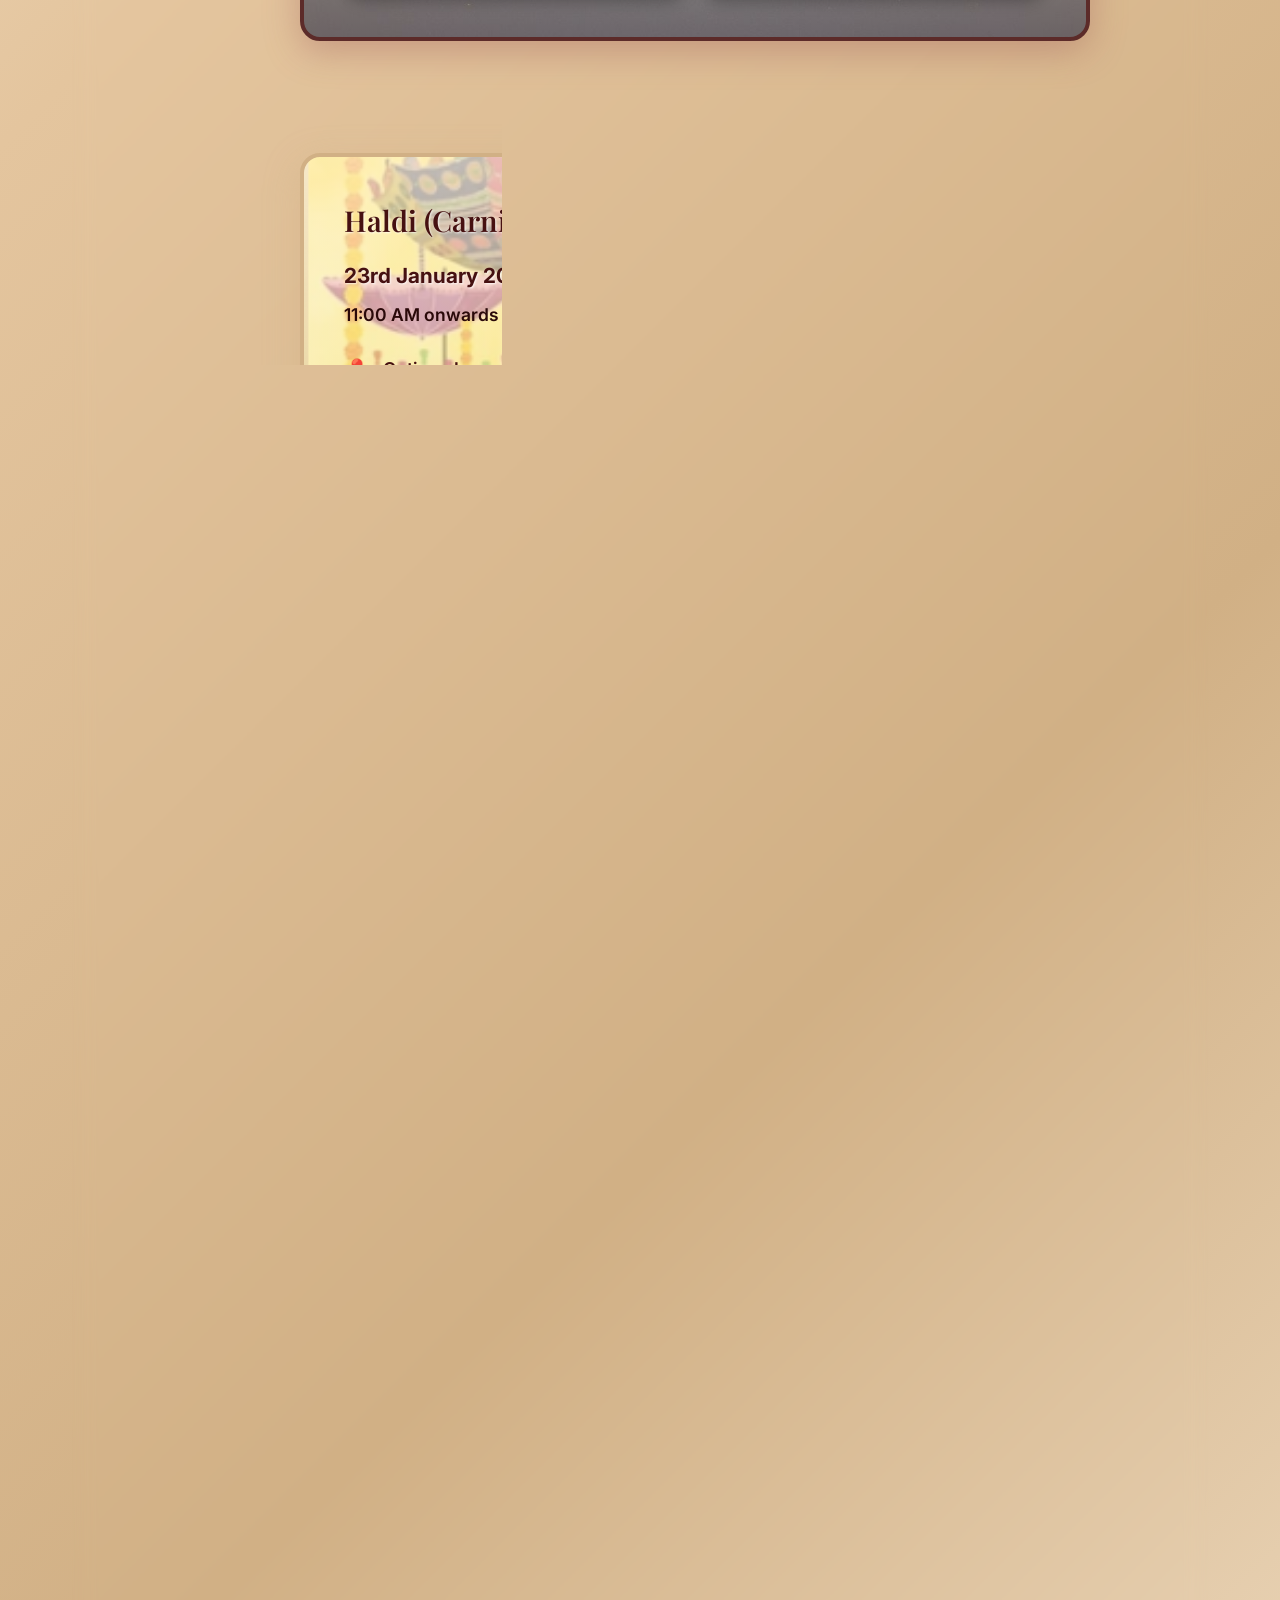
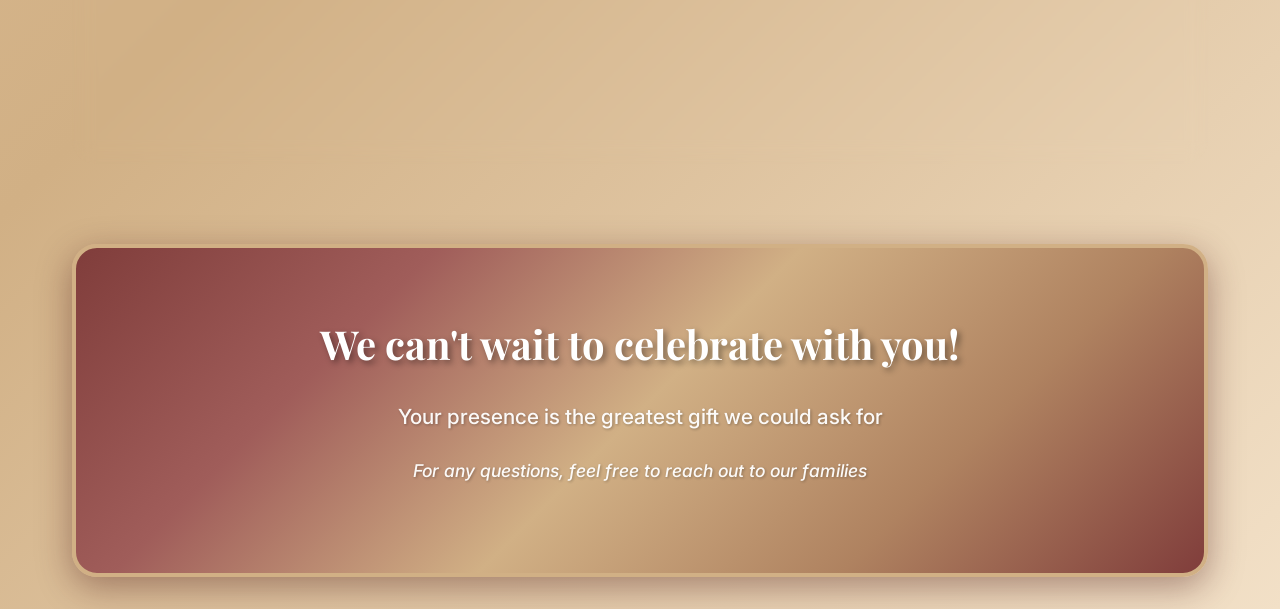
==== commit 7a6e9205: "Add Lagun Utsav section and navbar link" ====
--- a/index.html
+++ b/index.html
@@ -37,6 +37,7 @@
     </div>
     <ul class="nav-links">
       <li><a href="#venue">📍 Venue</a></li>
+      <li><a href="#lagan">🪔 Lagun</a></li>
       <li><a href="#mehendi">🎨 Mehendi</a></li>
       <li><a href="#sangeet">💃 Sangeet</a></li>
       <li><a href="#haldi">🌼 Haldi</a></li>
@@ -89,6 +90,31 @@
         <h2 class="timeline-title">Wedding Celebrations</h2>
         <div class="timeline">
           
+          
+          <!-- Lagun Utsav -->
+          <div id="lagan" class="timeline-item">
+            <div class="timeline-icon">🪔</div>
+            <div class="timeline-content">
+              <div class="event-card lagun">
+                <div class="event-header">
+                  <h3>Lagun Utsav</h3>
+                </div>
+
+                <div class="event-details">
+                  <div class="event-time">
+                    <span class="date">20th January 2025</span>
+                    <span class="time">5:00 PM – 10:00 PM</span>
+                  </div>
+
+                  <div class="event-location">
+                    <span class="location-icon">📍</span>
+                    <span>Rukmani 2 Hall, Kachnar Club, Vijay Nagar, Jabalpur</span>
+                  </div>
+                </div>
+              </div>
+            </div>
+          </div>
+
           <!-- Mehendi Event -->
           <div id="mehendi" class="timeline-item">
             <div class="timeline-icon">🎨</div>
@@ -312,4 +338,3 @@
 
 
 
-
--- a/public/Styles.css
+++ b/public/Styles.css
@@ -8,20 +8,20 @@
   --secondary: #AF8260;
   --tertiary: #803D3B;
   --dark: #461111;
-  
+
   /* Lighter Shades */
   --primary-bg-light: #F2E0C7;
   --primary-bg-lighter: #F8EDD8;
   --secondary-light: #C49B7F;
   --tertiary-light: #A05D5A;
   --dark-light: #5C1F1F;
-  
+
   /* Darker Shades */
   --primary-bg-dark: #D1B085;
   --secondary-dark: #8B6A4B;
   --tertiary-dark: #5C2B29;
   --dark-darker: #2A0909;
-  
+
   /* Text Colors */
   --text-primary: #461111;
   --text-secondary: #803D3B;
@@ -52,7 +52,7 @@
   left: 0;
   width: 100%;
   height: 100%;
-  background-image: 
+  background-image:
     radial-gradient(circle at 20% 20%, rgba(70, 17, 17, 0.05) 0%, transparent 50%),
     radial-gradient(circle at 80% 80%, rgba(128, 61, 59, 0.05) 0%, transparent 50%),
     radial-gradient(circle at 40% 60%, rgba(175, 130, 96, 0.05) 0%, transparent 50%);
@@ -136,18 +136,23 @@
 }
 
 @keyframes float {
-  0%, 100% {
+
+  0%,
+  100% {
     transform: translateY(0px) translateX(0px) rotate(0deg);
     opacity: 0.3;
   }
+
   25% {
     transform: translateY(-20px) translateX(10px) rotate(90deg);
     opacity: 0.6;
   }
+
   50% {
     transform: translateY(-10px) translateX(-15px) rotate(180deg);
     opacity: 0.4;
   }
+
   75% {
     transform: translateY(-30px) translateX(5px) rotate(270deg);
     opacity: 0.5;
@@ -192,8 +197,15 @@
 
 .nav-links {
   display: flex;
+  flex: 1;
+  justify-content: center;
+  gap: 1.5rem;
+  flex-wrap: wrap;
+  /* allows clean wrap if needed */
+}
+
+.nav-links li {
   list-style: none;
-  gap: 2.5rem;
 }
 
 .nav-links a {
@@ -208,6 +220,9 @@
   background-color: var(--primary-bg-light);
   text-shadow: 1px 1px 2px rgba(255, 255, 255, 0.8);
   box-shadow: 0 2px 8px rgba(0, 0, 0, 0.3);
+  white-space: nowrap;
+  /* keeps pill shape */
+  transition: all 0.25s ease;
 }
 
 .nav-links a:hover {
@@ -215,6 +230,7 @@
   border: 2px solid var(--primary-bg-dark);
   box-shadow: 0 8px 25px rgba(209, 176, 133, 0.5);
   background-color: var(--primary-bg);
+  transform: translateY(-2px);
 }
 
 /* Hero Section with Background Image */
@@ -538,6 +554,23 @@
 .event-card:hover::before {
   opacity: 1;
 }
+
+/* Lagun Utsav Special Styling */
+.event-card.lagun {
+  background-image: linear-gradient(rgba(255, 248, 220, 0.7), rgba(240, 230, 210, 0.88)), url('lagan.png');
+  background-size: cover;
+  background-position: center;
+  background-repeat: no-repeat;
+
+  border: 4px solid var(--secondary-dark);
+  box-shadow: 0 10px 35px rgba(175, 130, 96, 0.45);
+}
+
+.event-card.lagun:hover {
+  transform: translateX(15px) scale(1.02);
+  box-shadow: 0 18px 50px rgba(175, 130, 96, 0.6);
+}
+
 
 /* Mehendi Event Special Background */
 .event-card.mehendi {
@@ -913,6 +946,7 @@
     opacity: 0;
     transform: translateY(40px);
   }
+
   to {
     opacity: 1;
     transform: translateY(0);
@@ -923,24 +957,31 @@
   from {
     text-shadow: 0 0 10px rgba(128, 61, 59, 0.6);
   }
+
   to {
     text-shadow: 0 0 25px rgba(128, 61, 59, 0.9), 0 0 35px rgba(209, 176, 133, 0.8);
   }
 }
 
 @keyframes pulse {
-  0%, 100% {
+
+  0%,
+  100% {
     transform: scale(1);
   }
+
   50% {
     transform: scale(1.15);
   }
 }
 
 @keyframes shimmer {
-  0%, 100% {
+
+  0%,
+  100% {
     box-shadow: 0 3px 10px rgba(128, 61, 59, 0.5);
   }
+
   50% {
     box-shadow: 0 3px 20px rgba(128, 61, 59, 0.9), 0 0 30px rgba(209, 176, 133, 0.8);
   }
@@ -951,6 +992,7 @@
     opacity: 0;
     transform: translateX(-60px);
   }
+
   to {
     opacity: 1;
     transform: translateX(0);
@@ -962,6 +1004,7 @@
     opacity: 0;
     transform: translateY(60px);
   }
+
   to {
     opacity: 1;
     transform: translateY(0);
@@ -969,36 +1012,51 @@
 }
 
 @keyframes borderGlow {
-  0%, 100% {
+
+  0%,
+  100% {
     background: linear-gradient(45deg, var(--tertiary), var(--primary-bg-dark), var(--secondary), var(--primary-bg));
   }
+
   25% {
     background: linear-gradient(45deg, var(--primary-bg-dark), var(--secondary), var(--primary-bg), var(--tertiary));
   }
+
   50% {
     background: linear-gradient(45deg, var(--secondary), var(--primary-bg), var(--tertiary), var(--primary-bg-dark));
   }
+
   75% {
     background: linear-gradient(45deg, var(--primary-bg), var(--tertiary), var(--primary-bg-dark), var(--secondary));
   }
 }
 
 @keyframes iconPulse {
-  0%, 100% {
+
+  0%,
+  100% {
     box-shadow: 0 6px 20px rgba(128, 61, 59, 0.5);
   }
+
   50% {
     box-shadow: 0 8px 30px rgba(128, 61, 59, 0.8), 0 0 25px rgba(209, 176, 133, 0.6);
   }
 }
 
 @keyframes bounce {
-  0%, 20%, 50%, 80%, 100% {
+
+  0%,
+  20%,
+  50%,
+  80%,
+  100% {
     transform: translateY(0);
   }
+
   40% {
     transform: translateY(-10px);
   }
+
   60% {
     transform: translateY(-5px);
   }
@@ -1012,97 +1070,98 @@
     padding: 1rem;
     border-radius: 0 0 20px 20px;
   }
-  
+
   .nav-links {
     gap: 1rem;
     flex-wrap: wrap;
     justify-content: center;
   }
-  
+
   .nav-links a {
     padding: 0.6rem 1.2rem;
     font-size: 0.9rem;
   }
-  
+
   .logo-image {
     height: 60px;
     width: 60px;
   }
-  
+
   .couple-names {
     font-size: 3.5rem;
     line-height: 1.1;
   }
-  
+
   .heart {
     font-size: 2.5rem;
     margin: 0 0.5rem;
   }
-  
+
   .hero {
     padding: 4rem 1rem;
     min-height: 60vh;
   }
-  
+
   .hero-content {
     padding: 2rem;
   }
-  
+
   .venue-cards {
     grid-template-columns: 1fr;
     gap: 2rem;
   }
-  
+
   .venue-image {
     height: 200px;
   }
-  
+
   .venue-content {
     padding: 2rem;
   }
-  
+
   .timeline-item {
     flex-direction: row;
     gap: 1.5rem;
   }
-  
+
   .timeline-icon {
     width: 60px;
     height: 60px;
     font-size: 1.5rem;
     flex-shrink: 0;
   }
-  
+
   .event-header {
     flex-direction: column;
     gap: 1rem;
     text-align: left;
   }
-  
+
   .event-theme {
     align-self: flex-start;
     font-size: 0.8rem;
     padding: 0.4rem 1rem;
   }
-  
+
   .timeline-title {
     font-size: 2.8rem;
     margin-bottom: 3rem;
   }
-  
+
   .section-header h2 {
     font-size: 2.2rem;
   }
-  
+
   .floating-icon {
     font-size: 2rem;
   }
-  
+
   main {
     padding: 1.5rem;
   }
-  
-  .event-section, .timeline-section {
+
+  .event-section,
+  .timeline-section {
     padding: 2.5rem 1.5rem;
     margin: 2rem 0;
   }
@@ -1112,181 +1171,182 @@
   .nav {
     padding: 0.8rem;
   }
-  
+
   .nav-links {
     gap: 0.8rem;
   }
-  
+
   .nav-links a {
     padding: 0.5rem 1rem;
     font-size: 0.85rem;
   }
-  
+
   .logo-image {
     height: 50px;
     width: 50px;
   }
-  
+
   .hero {
     padding: 3rem 0.8rem;
     min-height: 50vh;
   }
-  
+
   .hero-content {
     padding: 1.5rem;
   }
-  
+
   .couple-names {
     font-size: 2.8rem;
     letter-spacing: 1px;
   }
-  
+
   .heart {
     font-size: 2rem;
     margin: 0 0.3rem;
   }
-  
+
   .decorative-line {
     width: 120px;
     height: 3px;
   }
-  
+
   main {
     padding: 1rem;
   }
-  
-  .event-section, .timeline-section {
+
+  .event-section,
+  .timeline-section {
     padding: 2rem 1rem;
     margin: 1.5rem 0;
   }
-  
+
   .venue-cards {
     gap: 1.5rem;
   }
-  
+
   .venue-image {
     height: 180px;
   }
-  
+
   .venue-content {
     padding: 1.5rem;
   }
-  
+
   .venue-card h3 {
     font-size: 1.5rem;
   }
-  
+
   .timeline-title {
     font-size: 2.2rem;
     margin-bottom: 2.5rem;
   }
-  
+
   .section-header h2 {
     font-size: 1.8rem;
   }
-  
+
   .timeline-item {
     gap: 1rem;
     margin-bottom: 2.5rem;
   }
-  
+
   .timeline-icon {
     width: 50px;
     height: 50px;
     font-size: 1.3rem;
   }
-  
+
   .event-card {
     padding: 1.5rem;
   }
-  
+
   .event-card h3 {
     font-size: 1.5rem;
   }
-  
+
   .event-theme {
     font-size: 0.75rem;
     padding: 0.3rem 0.8rem;
   }
-  
+
   .date {
     font-size: 1.1rem;
   }
-  
+
   .time {
     font-size: 1rem;
   }
-  
+
   .event-location {
     font-size: 1rem;
   }
-  
+
   .sub-event {
     padding: 1rem;
   }
-  
+
   .button {
     padding: 1rem 2rem;
     font-size: 1rem;
   }
-  
+
   .event-button {
     padding: 1.2rem 1.5rem;
     font-size: 1.1rem;
   }
-  
+
   .floating-icon {
     font-size: 1.8rem;
   }
-  
+
   .floating-icon:nth-child(1) {
     top: 5%;
     left: 5%;
   }
-  
+
   .floating-icon:nth-child(2) {
     top: 15%;
     right: 5%;
   }
-  
+
   .floating-icon:nth-child(3) {
     top: 70%;
     left: 3%;
   }
-  
+
   .floating-icon:nth-child(4) {
     top: 45%;
     right: 5%;
   }
-  
+
   .floating-icon:nth-child(5) {
     top: 85%;
     left: 10%;
   }
-  
+
   .floating-icon:nth-child(6) {
     top: 75%;
     right: 8%;
   }
-  
+
   .floating-icon:nth-child(7) {
     top: 35%;
     left: 45%;
   }
-  
+
   .floating-icon:nth-child(8) {
     top: 95%;
     right: 30%;
   }
-  
+
   .footer {
     padding: 3rem 1.5rem;
   }
-  
+
   .footer-content h3 {
     font-size: 2rem;
   }
-  
+
   .footer-content p {
     font-size: 1.1rem;
   }
@@ -1297,27 +1357,28 @@
   .couple-names {
     font-size: 2.2rem;
   }
-  
+
   .hero-content {
     padding: 1rem;
   }
-  
+
   .timeline-title {
     font-size: 1.8rem;
   }
-  
+
   .section-header h2 {
     font-size: 1.5rem;
   }
-  
-  .event-section, .timeline-section {
+
+  .event-section,
+  .timeline-section {
     padding: 1.5rem 0.8rem;
   }
-  
+
   .venue-content {
     padding: 1rem;
   }
-  
+
   .event-card {
     padding: 1rem;
   }
@@ -1440,6 +1501,7 @@
   from {
     opacity: 0;
   }
+
   to {
     opacity: 1;
   }
@@ -1464,6 +1526,7 @@
     transform: translateY(-50px);
     opacity: 0;
   }
+
   to {
     transform: translateY(0);
     opacity: 1;
